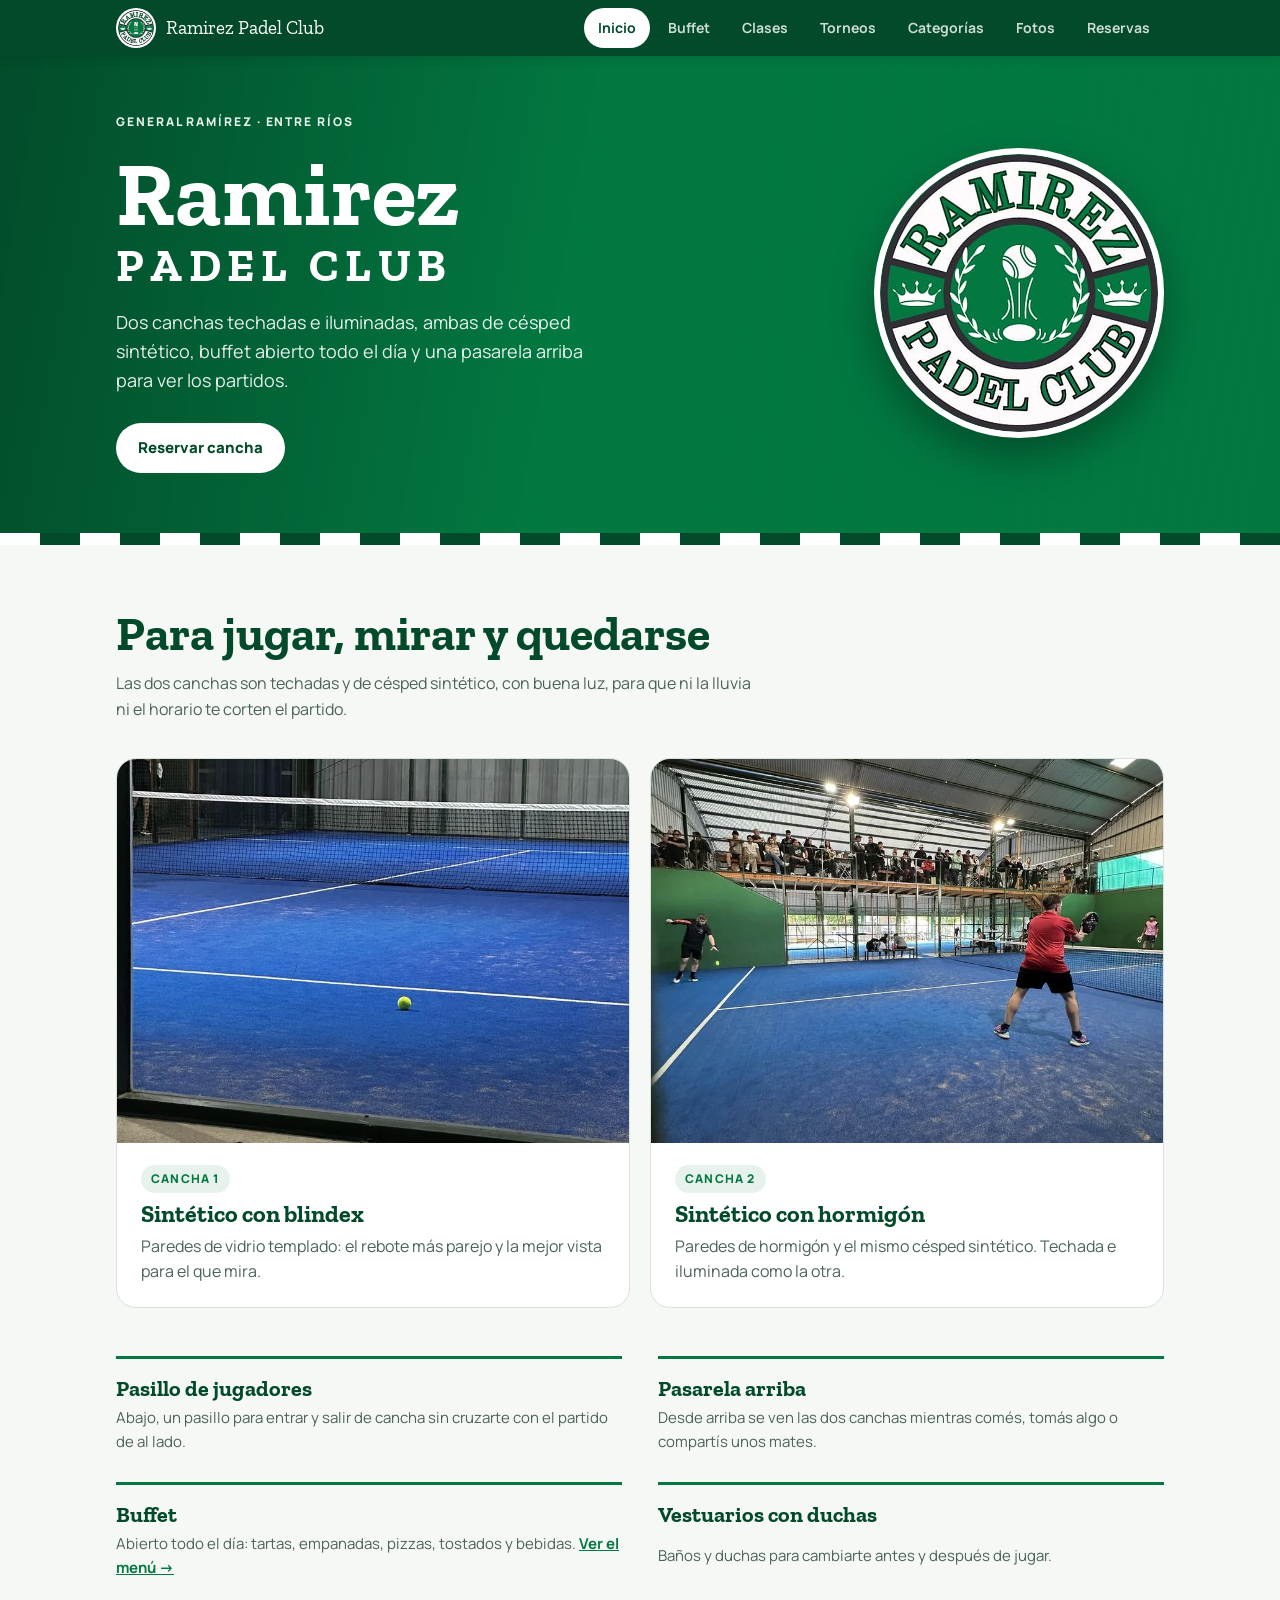
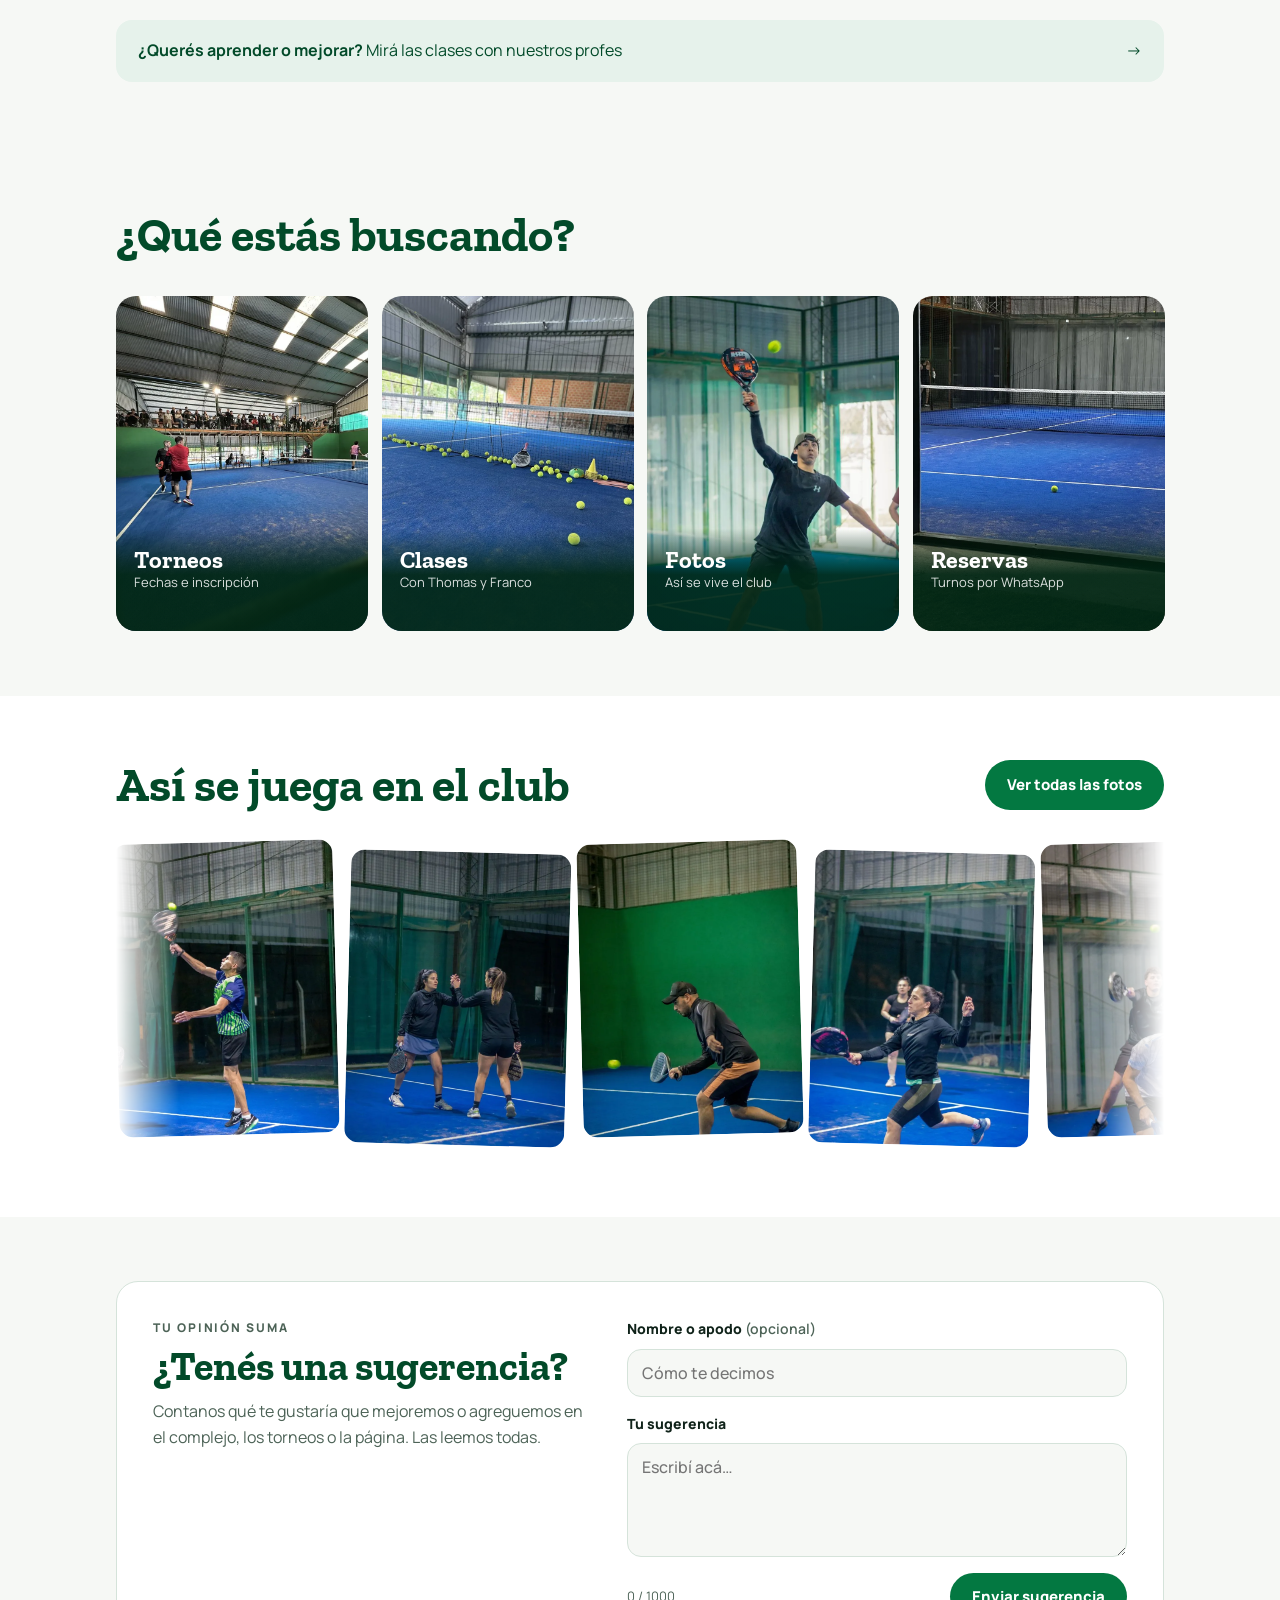
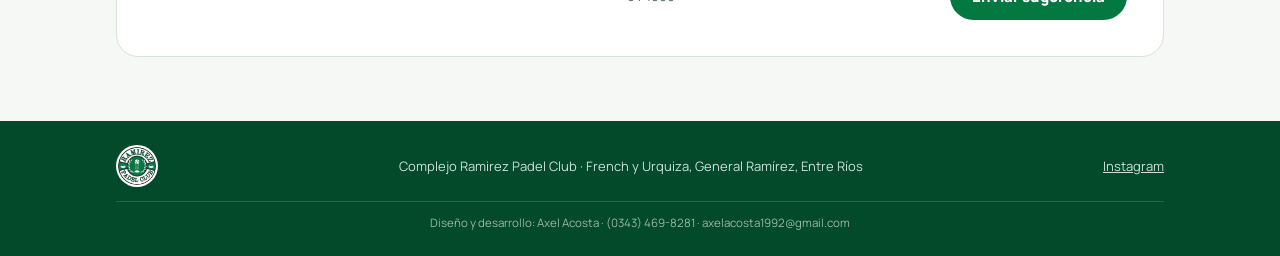
==== index.html @ 7b41e7b0 "Ver torneo 8° Caballeros 27-29 NOV" ====
<!doctype html><html lang="es"><head><script>if(location.hostname==='ramirezpadelclub.pages.dev')location.replace('https://ramirezpadelclub.com.ar'+location.pathname+location.search+location.hash)</script><meta charset=utf8><meta name="format-detection" content="telephone=no,address=no,email=no,date=no"><meta name="google-site-verification" content="XvOYWTEwAHaldKH7BwBF8n5pSmI9QNwHCzascK-G59k"><meta name=viewport content="width=device-width,initial-scale=1,viewport-fit=cover"><style>:root{color-scheme:light;box-sizing:border-box;padding-top:env(safe-area-inset-top,0px);padding-bottom:env(safe-area-inset-bottom,0px)}html{scroll-padding-top:env(safe-area-inset-top,0px)}body{margin:0;padding:0;font:14px -apple-system,BlinkMacSystemFont,sans-serif;background:#fff;color:#000}img{max-width:100%}[hidden]:not([hidden=until-found i]){display:none!important}</style>
<title>Ramirez Padel Club · Pádel en General Ramírez, Entre Ríos</title>
<meta name="description" content="Dos canchas techadas de césped sintético, buffet abierto todo el día, clases y torneos en General Ramírez, Entre Ríos. Reservá tu turno por WhatsApp.">
<meta property="og:type" content="website">
<meta property="og:site_name" content="Ramirez Padel Club">
<meta property="og:locale" content="es_AR">
<meta property="og:url" content="https://ramirezpadelclub.com.ar/">
<meta property="og:title" content="Ramirez Padel Club · General Ramírez">
<meta property="og:description" content="Dos canchas techadas de césped sintético, buffet abierto todo el día, clases y torneos en General Ramírez, Entre Ríos. Reservá tu turno por WhatsApp.">
<meta property="og:image" content="https://ramirezpadelclub.com.ar/img/og-complejo.jpg">
<meta property="og:image:secure_url" content="https://ramirezpadelclub.com.ar/img/og-complejo.jpg">
<meta property="og:image:type" content="image/jpeg">
<meta property="og:image:width" content="1200">
<meta property="og:image:height" content="630">
<meta property="og:image:alt" content="Escudo del Ramirez Padel Club sobre el frente del complejo">
<meta name="twitter:card" content="summary_large_image">
<link rel="canonical" href="https://ramirezpadelclub.com.ar/">
<script type="application/ld+json">
{"@context":"https://schema.org","@type":"SportsActivityLocation","name":"Ramirez Padel Club","alternateName":"Complejo Ramirez Padel Club","description":"Complejo de pádel con dos canchas techadas de césped sintético, buffet, clases y torneos en General Ramírez, Entre Ríos.","url":"https://ramirezpadelclub.com.ar/","logo":"https://ramirezpadelclub.com.ar/img/logo-complejo.png","image":"https://ramirezpadelclub.com.ar/img/og-complejo.jpg","telephone":"+54 343 452-2912","address":{"@type":"PostalAddress","streetAddress":"Domingo French y Urquiza","addressLocality":"General Ramírez","addressRegion":"Entre Ríos","addressCountry":"AR"},"hasMap":"https://www.google.com/maps/search/?api=1&query=Ram%C3%ADrez%20Padel%20Club%20General%20Ram%C3%ADrez&query_place_id=ChIJ0-5OMQqhtpUR3FNAvSlf0Es","sameAs":["https://www.instagram.com/complejo_ramirezpadelclub/"]}
</script>
<link rel="icon" href="/favicon.ico?v=2" sizes="any">
<link rel="icon" type="image/png" sizes="32x32" href="/img/favicon-32.png?v=2">
<link rel="icon" type="image/png" sizes="192x192" href="/img/favicon-192.png?v=2">
<link rel="apple-touch-icon" href="/img/apple-touch-icon.png?v=2">
</head><body>

<meta name="claude:viewport-fit-sides" content="cover">
<link rel="preconnect" href="https://fonts.googleapis.com">
<link rel="stylesheet" href="https://fonts.googleapis.com/css2?family=Zilla+Slab:wght@600;700&family=Manrope:wght@400;500;700;800&display=swap">
<link rel="stylesheet" href="anim.css">
<style>
/* Layout: sitio en pestañas (Inicio, El complejo, Fotos, Reservas) + Pádel Tour aparte; verde y blanco del escudo */
:root{
  --verde:#037841; --verde-osc:#024A29; --verde-claro:#E6F2EB;
  --blanco:#FFFFFF; --hueso:#F6F8F5; --tinta:#10231A; --tinta-2:#4D6357; --linea:#D5E3DA;
  --display:"Zilla Slab",Rockwell,Georgia,serif;
  --texto:"Manrope",system-ui,-apple-system,"Segoe UI",sans-serif;
  color-scheme:light;
}
*{box-sizing:border-box}
[hidden]{display:none!important}
body{background:var(--hueso);color:var(--tinta);font-family:var(--texto);font-size:16px;line-height:1.6}
body::before{content:"";position:fixed;inset:0 0 auto;height:env(safe-area-inset-top,0px);z-index:10;background:var(--verde-osc)}
.in{max-width:1080px;margin:0 auto;padding-left:max(16px,env(safe-area-inset-left,0px));padding-right:max(16px,env(safe-area-inset-right,0px))}
h1,h2,h3{font-family:var(--display);line-height:1.05;margin:0;text-wrap:balance;font-weight:700}
p{margin:0}
a{color:inherit}
:focus-visible{outline:3px solid var(--verde);outline-offset:3px}
.eyebrow{font-size:12px;font-weight:800;letter-spacing:.16em;text-transform:uppercase;color:var(--verde)}

/* Cabecera + pestañas */
.top{position:sticky;top:env(safe-area-inset-top,0px);z-index:5;background:var(--verde-osc);color:var(--blanco);box-shadow:0 2px 12px rgba(0,0,0,.12)}
.top .in{display:flex;align-items:center;gap:18px;padding-block:8px}
.marca{display:flex;align-items:center;gap:10px;text-decoration:none;font-family:var(--display);font-size:19px;flex:none}
.marca img{width:40px;height:40px;border-radius:50%;background:var(--blanco);padding:2px}
.tabs{display:flex;gap:4px;overflow-x:auto;scrollbar-width:none;margin-left:auto;min-width:0}
.tabs::-webkit-scrollbar{display:none}
.tabs a{flex:none;text-decoration:none;font-weight:700;font-size:14px;padding:9px 14px;border-radius:999px;color:rgba(255,255,255,.8);white-space:nowrap}
.tabs a:hover{color:var(--blanco);background:rgba(255,255,255,.08)}
.tabs a[aria-current="page"]{background:var(--blanco);color:var(--verde-osc)}
.tabs a.tour{border:1.5px solid rgba(255,255,255,.5);color:var(--blanco)}
@media (max-width:720px){
  .top .in{flex-direction:column;align-items:stretch;gap:6px;padding-block:8px 10px}
  .marca{font-size:17px}.marca img{width:34px;height:34px}
  .tabs{margin-left:0}
}

.vista{animation:entra .25s ease-out}
@keyframes entra{from{opacity:.4;transform:translateY(6px)}to{opacity:1;transform:none}}
@media (prefers-reduced-motion:reduce){.vista{animation:none}}

/* Botones */
.botones{display:flex;flex-wrap:wrap;gap:12px;margin-top:28px}
.btn{display:inline-flex;align-items:center;justify-content:center;padding:13px 22px;border-radius:999px;font-weight:800;text-decoration:none;font-size:15px;transition:transform .15s;border:0;font-family:var(--texto);cursor:pointer}
.btn:hover{transform:translateY(-2px)}
.btn.blanco{background:var(--blanco);color:var(--verde-osc)}
.btn.borde{border:1.5px solid rgba(255,255,255,.75);color:var(--blanco)}
.btn.verde{background:var(--verde);color:var(--blanco)}
.btn.copiar{background:none;border:1.5px solid var(--verde);color:var(--verde)}

/* Inicio */
.hero{background:linear-gradient(100deg,rgba(2,74,41,.96) 0%,rgba(3,120,65,.88) 45%,rgba(3,120,65,.55) 100%),url("fotos/frente.webp") center 40%/cover,var(--verde);color:var(--blanco);position:relative}
.hero::after{content:"";position:absolute;inset:auto 0 0;height:12px;background:repeating-linear-gradient(90deg,var(--blanco) 0 40px,var(--verde-osc) 40px 80px)}
.hero .in{display:grid;grid-template-columns:1fr auto;gap:48px;align-items:center;padding-block:56px 72px}
.hero .eyebrow{color:var(--verde-claro)}
.hero h1{font-size:clamp(46px,9vw,92px);margin-top:14px}
.hero h1 span{display:block;font-size:.5em;letter-spacing:.14em}
.hero p.lead{margin-top:18px;max-width:44ch;font-size:18px;color:rgba(255,255,255,.9)}
.escudo{width:min(290px,70vw);height:auto;aspect-ratio:1;border-radius:50%;background:var(--blanco);padding:6px;box-shadow:0 18px 44px rgba(0,0,0,.35)}
@media (max-width:760px){.hero .in{grid-template-columns:1fr;padding-block:32px 60px;gap:24px}.escudo{order:-1;width:150px}}

.datos{background:var(--blanco);border-bottom:1px solid var(--linea)}
.datos .in{display:grid;grid-template-columns:repeat(4,1fr)}
.dato{padding:20px 18px;border-left:1px solid var(--linea)}
.dato:first-child{border-left:0;padding-left:0}
.dato b{display:block;font-family:var(--display);font-size:25px;color:var(--verde);font-variant-numeric:tabular-nums}
.dato span{font-size:13px;color:var(--tinta-2)}
@media (max-width:760px){.datos .in{grid-template-columns:1fr 1fr}.dato{padding-left:0;border-left:0}.dato:nth-child(even){padding-left:18px;border-left:1px solid var(--linea)}.dato:nth-child(-n+2){border-bottom:1px solid var(--linea)}}

.atajos{display:grid;grid-template-columns:repeat(4,1fr);gap:14px}
.atajo{position:relative;display:block;aspect-ratio:3/4;border-radius:20px;overflow:hidden;text-decoration:none;color:var(--blanco);background:var(--verde-osc);max-width:100%}
.atajo img{width:100%;height:100%;object-fit:cover;display:block;transition:transform .4s}
.atajo:hover img{transform:scale(1.05)}
.atajo div{position:absolute;inset:auto 0 0;padding:18px;background:linear-gradient(transparent,rgba(2,40,22,.92) 45%)}
.atajo h3{font-size:24px}
.atajo span{font-size:13px;opacity:.85}
.atajo.tour{background:#0B0E33}
.atajo.tour div{background:linear-gradient(transparent,rgba(11,14,51,.95) 45%)}
.atajo.tour svg{position:absolute;top:22%;left:50%;transform:translateX(-50%);width:42%}
@media (max-width:900px){.atajos{grid-template-columns:1fr 1fr}.atajo{aspect-ratio:4/5}.atajo h3{font-size:20px}.atajo.tour,.atajo.ancho{grid-column:1/-1;aspect-ratio:2/1}.atajo.tour svg{top:14%;width:22%}}
@media (prefers-reduced-motion:reduce){.atajo img{transition:none}}

/* Secciones genéricas */
section{padding-block:64px}
section.blanca{background:var(--blanco)}
.cab{display:grid;gap:12px;margin-bottom:36px;max-width:640px}
.cab h2{font-size:clamp(32px,5vw,48px);color:var(--verde-osc)}
.cab p{color:var(--tinta-2)}

/* Complejo */
.canchas{display:grid;grid-template-columns:1fr 1fr;gap:20px}
.cancha{background:var(--blanco);border:1px solid var(--linea);border-radius:20px;overflow:hidden;min-width:0}
.cancha img{display:block;width:100%;aspect-ratio:4/3;object-fit:cover}
.cancha div{padding:22px 24px;display:grid;gap:8px}
.tag{justify-self:start;font-size:12px;font-weight:800;letter-spacing:.1em;text-transform:uppercase;color:var(--verde);background:var(--verde-claro);padding:4px 10px;border-radius:999px}
.cancha h3{font-size:24px;color:var(--verde-osc)}
.cancha p{color:var(--tinta-2)}
.extras{display:grid;grid-template-columns:repeat(2,1fr);gap:28px 36px;margin-top:48px}
.extra{display:grid;gap:6px;padding-top:18px;border-top:3px solid var(--verde);min-width:0}
.extra h3{font-size:22px;color:var(--verde-osc)}
.extra p{color:var(--tinta-2);font-size:15px}
.aviso-clases{display:flex;justify-content:space-between;align-items:center;gap:16px;margin-top:40px;padding:18px 22px;border-radius:16px;background:var(--verde-claro);color:var(--verde-osc);text-decoration:none;font-size:16px}
.aviso-clases:hover{background:#d8eadf}
.clases-top{display:grid;grid-template-columns:1.3fr 1fr;gap:40px;align-items:center;margin-bottom:40px}
.clases-foto{width:100%;height:auto;max-width:100%;aspect-ratio:1/1;object-fit:cover;object-position:center 62%;border-radius:20px}
.profes{display:grid;grid-template-columns:1fr 1fr;gap:20px}
.profe{display:grid;grid-template-columns:auto 1fr;grid-template-areas:"av info" "btn btn";gap:18px 18px;align-items:center;background:var(--blanco);border:1px solid var(--linea);border-radius:20px;padding:24px;min-width:0}
.avatar{grid-area:av;width:72px;height:72px;border-radius:50%;background:var(--verde);color:var(--blanco);display:grid;place-items:center;font-family:var(--display);font-size:26px;box-shadow:0 0 0 4px var(--verde-claro)}
.profe-info{grid-area:info;min-width:0}
.profe h3{font-size:26px;color:var(--verde-osc)}
.profe small{color:var(--tinta-2);font-size:14px}
.profe .btns{grid-area:btn;display:flex;flex-wrap:wrap;gap:10px}
.avatar img{width:100%;height:100%;border-radius:50%;object-fit:cover}
.pasos-fila{grid-template-columns:repeat(3,1fr)}
@media (max-width:760px){.clases-top,.profes,.pasos-fila{grid-template-columns:1fr}.clases-foto{order:-1}}
.menu{margin-top:56px;background:var(--blanco);border:1px solid var(--linea);border-radius:24px;padding:32px}
.menu-cab{display:flex;justify-content:space-between;align-items:end;gap:16px;flex-wrap:wrap;margin-bottom:24px}
.menu-cab h3{font-size:28px;color:var(--verde-osc)}
.menu-cab p{color:var(--tinta-2);font-size:15px}
.menu-grid{display:grid;grid-template-columns:1fr 1fr;gap:4px 40px}
.plato{display:grid;gap:2px;padding:14px 0;border-bottom:1px dashed var(--linea);min-width:0}
.plato b{font-size:17px;color:var(--verde-osc)}
.plato span{font-size:14px;color:var(--tinta-2)}
.kiosco{margin-top:28px}
.kiosco h4{font-size:15px;letter-spacing:.08em;text-transform:uppercase;color:var(--verde);margin-bottom:12px}
.chips{display:flex;flex-wrap:wrap;gap:8px;list-style:none;padding:0;margin:0}
.chips li{background:var(--verde-claro);color:var(--verde-osc);border-radius:999px;padding:7px 14px;font-size:14px;font-weight:600}
@media (max-width:760px){.menu{padding:22px}.menu-grid{grid-template-columns:1fr}}
.torneos{display:grid;grid-template-columns:1fr 1fr;gap:20px}
.torneo{display:grid;grid-template-columns:150px 1fr;gap:22px;background:var(--blanco);border:1px solid var(--linea);border-radius:20px;padding:18px;min-width:0}
.torneo img{width:100%;height:auto;align-self:start;aspect-ratio:9/16;object-fit:cover;border-radius:12px;display:block}
.torneo>img{cursor:zoom-in}
#fly-visor img{max-height:calc(100vh - 90px);max-width:100%;border-radius:12px;box-shadow:0 10px 40px rgba(0,0,0,.4)}
#fly-visor{padding-top:calc(env(safe-area-inset-top,0px) + 64px)}
.t-info{display:flex;flex-direction:column;gap:10px;min-width:0}
.t-fecha{font-family:var(--display);color:var(--verde);font-size:15px;letter-spacing:.04em}
.torneo h3{font-size:22px;color:var(--verde-osc);line-height:1.15}
.t-lugar{font-size:13px;font-weight:700;color:var(--tinta-2)}
.t-datos{list-style:none;padding:0;margin:0;display:grid;gap:6px;font-size:14px;color:var(--tinta-2)}
.t-datos b{color:var(--verde-osc)}
.t-pie{margin-top:auto;display:flex;flex-wrap:wrap;align-items:center;gap:10px 16px;padding-top:8px}
.t-precio{font-weight:800;color:var(--verde-osc)}
.t-vacio{background:var(--blanco);border:1px solid var(--linea);border-radius:20px;padding:28px;color:var(--tinta-2)}
@media (max-width:900px){.torneos{grid-template-columns:1fr}}
@media (max-width:480px){.torneo{grid-template-columns:96px 1fr;gap:14px;padding:14px}.torneo h3{font-size:19px}}
.t-estado{font-size:13px;font-weight:800;color:var(--verde-osc);background:var(--verde-claro);border-radius:999px;padding:5px 12px;justify-self:start;align-self:flex-start}
.t-estado.off{background:#F1EFEA;color:var(--tinta-2)}
.t-cierre{margin:0;font-size:14px;color:var(--tinta-2)}.t-cierre b{color:var(--tinta)}
.t-cats{display:grid;gap:6px;font-size:14px}
.t-cats details{border:1px solid var(--linea);border-radius:12px;padding:8px 12px}
.t-cats summary{cursor:pointer;font-weight:700;color:var(--verde-osc);display:flex;justify-content:space-between;gap:10px}
.t-cats ol{margin:8px 0 2px;padding-left:22px;color:var(--tinta-2);display:grid;gap:3px}
.t-cats li small{color:var(--tinta-2);font-variant-numeric:tabular-nums;margin-left:6px}
.t-cats li.esp{color:#9A6B12}
.torneo.prueba{border:2px dashed var(--verde)}
/* Ver torneo */
.vt-cab{display:grid;grid-template-columns:120px 1fr;gap:22px;align-items:end;margin-bottom:22px}
.vt-cab img{width:100%;aspect-ratio:9/16;object-fit:cover;border-radius:12px;display:block}
.vt-cab h2{color:var(--verde-osc);font-size:clamp(28px,5vw,44px)}
.vt-volver{display:inline-flex;font-weight:800;color:var(--verde);text-decoration:none;margin-bottom:14px}
.vt-cats{display:flex;flex-wrap:wrap;gap:8px;margin:0 0 22px}
.vt-cats button{font:800 14px var(--texto);border:1.5px solid var(--verde);background:none;color:var(--verde);border-radius:999px;padding:9px 16px;cursor:pointer;min-height:44px}
.vt-cats button[aria-pressed="true"]{background:var(--verde);color:var(--blanco)}
.vt-tabs{display:grid;grid-template-columns:repeat(4,minmax(0,1fr));border:1.5px solid var(--tinta);border-radius:14px;overflow:hidden;margin:0 0 18px;background:var(--blanco)}
.vt-tabs button{font:800 14px var(--texto);border:0;border-left:1.5px solid var(--tinta);background:none;color:var(--tinta);padding:12px 8px;cursor:pointer;min-height:48px;line-height:1.2}
.vt-tabs button:first-child{border-left:0}
.vt-tabs button[aria-selected="true"]{background:var(--verde);color:var(--blanco)}
@media (max-width:600px){.vt-tabs{grid-template-columns:1fr 1fr}.vt-tabs button:nth-child(3){border-left:0}.vt-tabs button:nth-child(n+3){border-top:1.5px solid var(--tinta)}}
.vt-sec{background:var(--blanco);border:1px solid var(--linea);border-radius:20px;padding:22px;margin-bottom:18px;min-width:0}
.vt-sec h3{font-size:24px;color:var(--verde-osc);margin-bottom:14px;display:flex;justify-content:space-between;align-items:baseline;gap:10px}
.vt-sec h3 small{font:700 13px var(--texto);color:var(--tinta-2)}
.vt-vacio{color:var(--tinta-2);margin:0}
.vt-lista{list-style:none;margin:0;padding:0;columns:260px auto;column-gap:24px}
.vt-lista li{break-inside:avoid;display:flex;gap:12px;align-items:baseline;padding:9px 0;border-bottom:1px solid var(--linea)}
.vt-lista li b{font-family:var(--display);color:var(--verde);min-width:22px}
.vt-lista li.esp{color:#9A6B12}
.vt-lista li small{margin-left:auto;color:var(--tinta-2);font-size:12px}
.vt-zonas{display:grid;grid-template-columns:repeat(2,minmax(0,1fr));gap:14px}
.vt-zona{border:1.5px solid var(--tinta);border-radius:12px;overflow:hidden}
.vt-zona p{margin:0;background:var(--verde);color:var(--blanco);padding:7px 12px;font-size:12px;font-weight:800;letter-spacing:.14em;text-transform:uppercase}
.vt-zona p b{font-family:var(--display);font-size:22px;letter-spacing:0;margin-left:6px}
.vt-zona ul{list-style:none;margin:0;padding:0}
.vt-zona li{padding:10px 14px;border-top:1px solid var(--linea);font-size:15px;white-space:nowrap;overflow:hidden;text-overflow:ellipsis}
/* Resultados: tablas de zona y sets en columnas */
.rs-zona{border:1.5px solid var(--tinta);border-radius:12px;overflow:hidden;min-width:0}
.rs-zona>p{margin:0;background:var(--verde);color:var(--blanco);padding:7px 12px;font-size:12px;font-weight:800;letter-spacing:.14em;text-transform:uppercase}
.rs-zona>p b{font-family:var(--display);font-size:22px;letter-spacing:0;margin-left:6px}
.rs-tw{overflow-x:auto}.rs-tab{width:100%;border-collapse:collapse;font-variant-numeric:tabular-nums}
.rs-tab th,.rs-tab td{padding:8px 6px;border-bottom:1px solid var(--linea);text-align:center;font-size:14px;white-space:nowrap}
.rs-tab th{font-size:11px;letter-spacing:.08em;text-transform:uppercase;color:var(--tinta-2)}
.rs-tab .l{text-align:left;white-space:normal}.rs-tab .pos{font-weight:800;width:34px}.rs-tab tr.q .pos{color:var(--verde)}
.dg{font-weight:800}.dg.pos{color:var(--verde)}.dg.neg{color:#C62828}.dg.cero{color:#8A948F}
.rs-b{font-size:11px;font-weight:800;color:var(--verde);background:#E1F0E7;border-radius:999px;padding:2px 7px;white-space:nowrap}
.rs-n{margin:6px 12px 2px;font-size:13px;color:var(--tinta-2)}
.rs-p{display:grid;grid-template-columns:50px minmax(0,1fr) auto;gap:10px;align-items:center;padding:9px 12px;border-top:1px solid var(--linea)}
.rs-p .h{font-weight:800;color:var(--tinta-2);font-size:13px}
.rs-p .ps{display:flex;flex-direction:column;font-size:14px;line-height:1.35;min-width:0}.rs-p .ps .w{font-weight:800}.rs-p .ps i{font-style:normal;color:var(--tinta-2)}
.rs-p .pend{font-size:13px;color:var(--tinta-2)}
.rs-sc{display:inline-flex;gap:12px;font-variant-numeric:tabular-nums}.rs-col{display:flex;flex-direction:column;align-items:center}
.rs-col b{font-size:15px;line-height:calc(14px*1.35);font-weight:500;color:var(--tinta-2)}.rs-col b.g{font-weight:800;color:var(--verde)}.rs-col b{position:relative}.vt-llave .wo-tag{color:#E5484D;font-weight:800;font-size:.8em}.rs-col b.wo{color:#E5484D;font-weight:800;opacity:1;letter-spacing:.02em}.rs-col .abm{position:absolute;left:calc(100% + 1px);top:-3px;font-size:9px;font-weight:800;letter-spacing:.02em;color:#E5484D;line-height:1;opacity:1}
.vt-fila .rs-sc{margin-left:auto}.rs-col{min-width:18px}.rs-col.vacio{visibility:hidden}.vt-fila{padding-left:8px!important;padding-right:8px!important}
.vt-dia+.vt-dia{margin-top:18px}
.vt-dia h4{font-family:var(--display);font-size:20px;text-transform:uppercase;border-bottom:2px solid var(--tinta);padding-bottom:4px;margin:0 0 2px}
.vt-fila{display:grid;grid-template-columns:62px minmax(0,1fr) auto auto;gap:12px;align-items:center;padding:10px 0;border-bottom:1px solid var(--linea)}
.vt-fila .h{font-family:var(--display);font-size:20px;font-variant-numeric:tabular-nums}
.vt-fila .vs{font-weight:600;min-width:0}
.vt-fila .ps{display:flex;flex-direction:column;min-width:0;font-size:15px;line-height:calc(14px*1.35);font-weight:600}.vt-fila .ps .w{font-weight:800;color:var(--tinta)}.vt-fila .ps .l{font-weight:500;color:var(--tinta-2)}.vt-fila.jugado .rs-sc{align-self:center}
.vt-fila .vs i{font-style:normal;color:var(--tinta-2);font-weight:500;padding:0 4px}
.vt-fila .tag{font-size:11px;font-weight:800;letter-spacing:.08em;text-transform:uppercase;color:var(--verde-osc);background:var(--verde-claro);border-radius:999px;padding:4px 10px;white-space:nowrap}
.vt-fila .est,.rs-p .est{display:inline-flex;align-self:flex-start;align-items:center;gap:6px;margin-top:6px;font-style:normal;font-size:10.5px;font-weight:800;letter-spacing:.1em;line-height:1;padding:4px 9px;border-radius:999px;white-space:nowrap!important}
.vt-fila .est.juego,.rs-p .est.juego{background:#E8313F;color:#fff}.vt-fila .est.juego i,.rs-p .est.juego i{width:6px;height:6px;border-radius:50%;background:#fff;animation:latido 1.2s ease-in-out infinite}
.vt-fila .est.fin,.rs-p .est.fin{background:var(--hueso);color:var(--tinta-2);border:1px solid var(--linea)}
.rs-p.vivo{background:#FDF1F2;box-shadow:inset 4px 0 0 #E8313F}.vt-fila.vivo{background:#FDF1F2;border-left:4px solid #E8313F;border-radius:6px}
@keyframes latido{0%,100%{opacity:1;transform:scale(1)}50%{opacity:.35;transform:scale(.7)}}
@media (prefers-reduced-motion:reduce){.vt-fila .est.juego i,.rs-p .est.juego i{animation:none}}
.vt-fila .res{display:block;font-size:13px;color:var(--verde);font-weight:800;margin-top:2px}
@media (min-width:601px){.vt-fila{grid-template-columns:62px minmax(0,1fr) auto 172px}.vt-fila .tag{justify-self:end;grid-column:4}}
.vt-cuadro{overflow-x:auto;margin:0 -22px;padding:0 22px}
.vt-rondas{display:grid;grid-template-columns:repeat(var(--n),minmax(170px,1fr));gap:14px;min-width:calc(var(--n) * 184px)}
.vt-ronda{display:flex;flex-direction:column;gap:10px}
.vt-ronda>p{margin:0;font-size:12px;font-weight:800;letter-spacing:.14em;text-transform:uppercase;color:var(--verde);border-bottom:2px solid var(--tinta);padding-bottom:6px}
.vt-ronda>div{flex:1;display:flex;flex-direction:column;justify-content:space-around;gap:10px}
.vt-llave{border:1.5px solid var(--tinta);border-radius:10px;overflow:hidden;font-size:13px}
.vt-llave.final{border-color:var(--verde);border-width:2px}
.vt-llave.hueco{visibility:hidden}
.vt-llave .h{background:var(--verde);color:var(--blanco);font-weight:800;padding:3px 10px;font-size:12px}
.vt-llave .p{padding:7px 10px;display:flex;justify-content:space-between;gap:8px}
.vt-llave .p+.p{border-top:1px solid var(--linea)}
.vt-llave .p.gana{font-weight:800;color:var(--verde-osc)}
.vt-llave .p.nada{color:var(--tinta-2)}
.vt-campeones{display:grid;grid-template-columns:1fr 1fr;gap:14px}
.vt-campeones div{border-radius:14px;padding:18px;background:var(--verde);color:var(--blanco)}
.vt-campeones div+div{background:var(--verde-claro);color:var(--verde-osc)}
.vt-campeones small{display:block;font-size:12px;font-weight:800;letter-spacing:.14em;text-transform:uppercase;opacity:.85}
.vt-campeones b{display:block;font-family:var(--display);font-size:24px;line-height:1.15;margin-top:6px}
@media (max-width:600px){.vt-cab{grid-template-columns:84px 1fr;gap:14px}.vt-sec{padding:18px}.vt-cuadro{margin:0 -18px;padding:0 18px}.vt-campeones{grid-template-columns:1fr}.rs-p{grid-template-columns:42px minmax(0,1fr) auto;gap:8px;padding:9px 10px}.rs-p .rs-sc{gap:8px}.rs-p .rs-col{min-width:16px}.rs-p .ps span{white-space:nowrap;overflow:hidden;text-overflow:ellipsis}.vt-fila{grid-template-columns:44px minmax(0,1fr) auto;gap:8px;align-items:start}.vt-fila .h{font-size:17px}.vt-fila .rs-sc{grid-column:3;grid-row:1;gap:8px}.vt-fila .rs-col{min-width:16px}.vt-fila .ps{font-size:14px}.vt-fila .ps span{white-space:nowrap;overflow:hidden;text-overflow:ellipsis}.vt-fila .h{padding-top:2px}.vt-fila .vs i{display:block;padding:1px 0;font-size:12px}.vt-fila .tag{grid-column:2/-1;justify-self:start}.vt-zonas{grid-template-columns:1fr;gap:12px}.vt-lista li{padding:7px 0}}
dialog.insc{border:0;border-radius:22px;padding:0;width:min(460px,calc(100vw - 32px));box-shadow:0 30px 80px rgba(0,0,0,.3)}
dialog.insc::backdrop{background:rgba(16,35,26,.55)}
.insc form,.insc .res{padding:26px;display:grid;gap:14px}
.insc h3{font-size:24px;color:var(--verde-osc)}
.insc label{display:grid;gap:5px;font-weight:700;font-size:14px}
.insc input,.insc select{font:500 16px var(--texto);padding:11px 13px;border:1.5px solid var(--linea);border-radius:12px;background:var(--blanco);color:var(--tinta);width:100%}
.insc input:focus,.insc select:focus{outline:2px solid var(--verde);border-color:var(--verde)}
.insc .ayuda{font-size:13px;color:var(--tinta-2);font-weight:500}
.insc .err{color:#B3261E;font-weight:700;font-size:14px}
.insc .acciones{display:flex;gap:10px;flex-wrap:wrap;justify-content:flex-end}
.insc fieldset.franjas{border:1.5px solid var(--linea);border-radius:14px;padding:12px 14px 10px;margin:0;display:grid;gap:8px}
.insc .franjas legend{font-weight:700;font-size:14px;padding:0 4px}
.insc .franjas label{display:flex;align-items:center;gap:10px;font-weight:500;font-size:15px;cursor:pointer}
.insc .franjas input{width:20px;height:20px;accent-color:var(--verde);flex:none;padding:0}
.insc .franjas .ayuda{margin:2px 0 0;line-height:1.45}
.insc .franjas.alerta{border-color:#C98A12}
.insc #disp-aviso.alerta{color:#9A6B12;font-weight:700}
.insc .codigo{border:2px dashed var(--verde);border-radius:14px;padding:14px 16px;background:var(--hueso);display:grid;gap:4px}
.insc .codigo span{font-size:13px;font-weight:700;color:var(--tinta-2)}
.insc .codigo b{font:700 30px/1.1 ui-monospace,monospace;letter-spacing:6px;color:var(--verde)}
.insc .codigo p{margin:4px 0 0;font-size:14px;color:var(--tinta-2)}
.insc .codigo p b{font:700 14px var(--texto);letter-spacing:0;color:var(--tinta)}
.insc .trampa{position:absolute;left:-9999px}
.insc .res p{color:var(--tinta-2)}
.insc .res b.big{font-family:var(--display);font-size:28px;color:var(--verde)}
@media (max-width:760px){.canchas,.extras{grid-template-columns:1fr}}

/* Fotos */
.filtros{display:flex;flex-wrap:wrap;gap:8px;margin-bottom:22px}
.filtros button{font:700 14px var(--texto);padding:8px 16px;border-radius:999px;border:1.5px solid var(--linea);background:var(--blanco);color:var(--tinta);cursor:pointer}
.filtros button[aria-pressed="true"]{background:var(--verde);border-color:var(--verde);color:var(--blanco)}
.galeria{display:grid;grid-template-columns:repeat(4,1fr);gap:12px}
.galeria figure{margin:0;position:relative;aspect-ratio:3/4;border-radius:16px;overflow:hidden;background:var(--verde-claro);min-width:0;max-width:100%;cursor:zoom-in}
.galeria img{width:100%;height:100%;object-fit:cover;display:block;transition:transform .4s}
.galeria figure:hover img{transform:scale(1.04)}
.galeria figcaption{position:absolute;left:10px;bottom:10px;background:rgba(2,74,41,.88);color:var(--blanco);font-size:13px;font-weight:700;padding:5px 11px;border-radius:999px}
@media (max-width:760px){.galeria{grid-template-columns:1fr 1fr;gap:8px}}
.galeria figcaption,.visor figcaption{display:none}
.visor{position:fixed;inset:0;z-index:20;background:rgba(6,20,12,.94);display:flex;align-items:center;justify-content:center;padding:calc(env(safe-area-inset-top,0px) + 56px) max(56px,env(safe-area-inset-right,0px)) calc(env(safe-area-inset-bottom,0px) + 24px) max(56px,env(safe-area-inset-left,0px))}
.visor figure{margin:0;display:grid;gap:12px;justify-items:center;max-height:100%}
.visor img{max-width:100%;max-height:calc(100vh - 140px);border-radius:12px;object-fit:contain}
.visor figcaption{color:var(--blanco);font-weight:700}
.visor button{position:absolute;background:rgba(255,255,255,.12);color:var(--blanco);border:0;border-radius:50%;width:46px;height:46px;font-size:26px;line-height:1;cursor:pointer}
.visor .cerrar{top:calc(env(safe-area-inset-top,0px) + 12px);right:max(12px,env(safe-area-inset-right,0px));font-size:20px}
.visor .ant{left:max(8px,env(safe-area-inset-left,0px))}
.visor .sig{right:max(8px,env(safe-area-inset-right,0px))}
@media (max-width:560px){.visor{padding-left:12px;padding-right:12px}.visor .nav{bottom:calc(env(safe-area-inset-bottom,0px) + 16px)}}
/* Álbumes de torneos */
.albumes-bloque{margin:0 0 30px}
.albumes-tit{display:flex;flex-wrap:wrap;align-items:baseline;gap:4px 12px;margin-bottom:12px}
.albumes-tit h3{margin:0;font-family:var(--display);font-size:22px;color:var(--verde-osc)}
.albumes-tit span{font-size:13px;color:var(--tinta-2)}
.albumes{display:grid;grid-template-columns:repeat(auto-fill,minmax(300px,1fr));gap:12px}
.album-card{display:grid;grid-template-columns:112px minmax(0,1fr);align-items:center;text-decoration:none;color:inherit;border-radius:18px;overflow:hidden;background:var(--blanco);border:1px solid var(--linea);transition:transform .3s cubic-bezier(.2,.8,.2,1),box-shadow .3s,opacity .7s ease}
.album-card:hover{transform:translateY(-3px);box-shadow:0 16px 32px rgba(2,40,22,.14)}
.album-card:focus-visible{outline:3px solid var(--verde);outline-offset:3px}
.album-portada{position:relative;aspect-ratio:1;display:grid;grid-template-columns:2fr 1fr;grid-template-rows:1fr 1fr;gap:2px;background:var(--verde-osc)}
.album-portada img{width:100%;height:100%;object-fit:cover;display:block}
.album-portada img:first-child{grid-row:1/3}
.album-portada span{position:absolute;left:6px;bottom:6px;background:rgba(6,20,12,.82);color:#fff;font-size:11px;font-weight:800;border-radius:999px;padding:3px 8px}
.album-txt{padding:12px 16px;display:grid;gap:2px;min-width:0}
.album-txt h4{margin:0;font-family:var(--display);font-size:18px;line-height:1.2;color:var(--verde-osc)}
.album-txt p{margin:0;font-size:13px;color:var(--tinta-2)}
.album-txt b{font-size:13px;color:var(--verde);margin-top:4px}
.album-cab{display:flex;flex-wrap:wrap;justify-content:space-between;align-items:end;gap:12px;margin-bottom:18px}
.album-cab p{margin:0;color:var(--tinta-2);font-size:14px}
.album-grilla{display:grid;grid-template-columns:repeat(auto-fill,minmax(160px,1fr));gap:8px}
.album-grilla button{border:0;padding:0;cursor:zoom-in;aspect-ratio:1;border-radius:10px;overflow:hidden;background:var(--verde-claro)}
.album-grilla button:focus-visible{outline:3px solid var(--verde);outline-offset:2px}
.album-grilla img{width:100%;height:100%;object-fit:cover;display:block;transition:transform .4s}
.album-grilla button:hover img{transform:scale(1.05)}
.visor .bajar{position:absolute;top:calc(env(safe-area-inset-top,0px) + 12px);left:max(12px,env(safe-area-inset-left,0px));display:inline-flex;align-items:center;gap:8px;background:var(--verde);color:var(--blanco);border-radius:999px;padding:0 16px;height:46px;font-weight:800;font-size:14px;text-decoration:none}
.visor .num{position:absolute;top:calc(env(safe-area-inset-top,0px) + 24px);left:50%;transform:translateX(-50%);color:var(--blanco);font-weight:700;font-size:14px;font-variant-numeric:tabular-nums;opacity:.85}
@media (max-width:600px){.album-grilla{grid-template-columns:repeat(3,minmax(0,1fr));gap:4px}.album-grilla button{border-radius:6px}}
@media (prefers-reduced-motion:reduce){.galeria img{transition:none}}

/* Reservas */
.reserva{display:grid;grid-template-columns:1fr 1fr;gap:40px;align-items:start}
.pasos{display:grid;gap:20px;counter-reset:p;list-style:none;margin:0;padding:0}
.pasos li{display:grid;grid-template-columns:46px 1fr;gap:14px}
.pasos li::before{counter-increment:p;content:counter(p);font-family:var(--display);font-size:20px;width:46px;height:46px;border-radius:50%;background:var(--verde);color:var(--blanco);display:grid;place-items:center}
.pasos b{display:block;font-size:17px}
.pasos span{color:var(--tinta-2);font-size:15px}
.horario{border-radius:20px;overflow:hidden;border:1px solid var(--linea);background:var(--blanco)}
.horario div{display:flex;justify-content:space-between;gap:12px;padding:16px 22px;border-top:1px solid var(--linea)}
.horario div:first-child{border-top:0;background:var(--verde-osc);color:var(--blanco)}
.horario b{font-variant-numeric:tabular-nums;text-align:right}
.contacto{display:grid;grid-template-columns:1.1fr 1fr;gap:40px;align-items:start;margin-top:56px}
.contacto h3{font-size:30px;color:var(--verde-osc);margin-top:10px}
.contacto p{color:var(--tinta-2);margin-top:12px}
.tarjeta{background:var(--blanco);border:1px solid var(--linea);border-radius:20px;padding:26px;display:grid;gap:18px}
.fila{display:grid;gap:2px}
.fila small{font-size:12px;letter-spacing:.12em;text-transform:uppercase;color:var(--verde);font-weight:800}
.fila span{font-size:17px;font-weight:600;word-break:break-word}
@media (max-width:760px){.reserva,.contacto{grid-template-columns:1fr}}


/* Tira de fotos de juego en Inicio */
.tira{display:grid;grid-template-columns:repeat(6,1fr);gap:10px}
.tira a{display:block;aspect-ratio:3/4;border-radius:14px;overflow:hidden;background:var(--verde-claro)}
.tira img{width:100%;height:100%;object-fit:cover;display:block;transition:transform .4s}
.tira a:hover img{transform:scale(1.05)}
.tira-cab{display:flex;justify-content:space-between;align-items:end;gap:16px;flex-wrap:wrap;margin-bottom:24px}
.tira-cab .cab{margin-bottom:0}
@media (max-width:760px){.tira{grid-template-columns:repeat(3,1fr);gap:8px}}
@media (prefers-reduced-motion:reduce){.tira img{transition:none}}
footer{background:var(--verde-osc);color:rgba(255,255,255,.82)}
footer .in{padding-block:24px;display:flex;flex-wrap:wrap;justify-content:space-between;align-items:center;gap:14px;font-size:13px}
footer img{width:42px;height:42px;border-radius:50%;background:var(--blanco);padding:2px}
footer .firma{flex-basis:100%;border-top:1px solid rgba(255,255,255,.14);padding-top:12px;font-size:11.5px;color:rgba(255,255,255,.6);text-align:center}
html[data-solo] .tabs,html[data-solo] .vt-volver,html[data-solo] footer a[href="tour.html"]{display:none!important}html[data-solo] .marca{pointer-events:none}
footer .firma a{color:inherit;text-decoration:none}footer .firma a:hover{text-decoration:underline}

/* Mejoras auditoría 18/11 */
::selection{background:#bfe6cd;color:#033d22}
.visor .cerrar,.visor .nav{display:flex;align-items:center;justify-content:center}
.tit-paso{font-family:var(--display);font-size:24px;color:var(--verde-osc);margin:0}
footer a,.firma a{display:inline-block;padding:14px 4px;margin:-14px -4px}
@media (max-width:760px){
  .tabs{-webkit-mask-image:linear-gradient(90deg,#000 calc(100% - 36px),transparent);mask-image:linear-gradient(90deg,#000 calc(100% - 36px),transparent)}
  .tabs.al-final{-webkit-mask-image:none;mask-image:none}
}

@media (min-width:901px){.atajo div span{display:block;min-height:3.2em}}
.slides{position:relative;margin:0;aspect-ratio:4/3;overflow:hidden;background:var(--verde-claro)}
.slides img{position:absolute;inset:0;width:100%;height:100%;object-fit:cover;opacity:0;transition:opacity 1.2s ease}
.slides img.on{opacity:1}
@media (prefers-reduced-motion:reduce){.slides img{transition:none}}
@media (max-width:760px){.canchas{grid-template-columns:1fr}}
/* Menú del celular */
.burger{display:none;margin-left:auto;width:44px;height:44px;border:0;border-radius:12px;background:rgba(255,255,255,.1);color:var(--blanco);align-items:center;justify-content:center;cursor:pointer;flex:none}
.burger:hover{background:rgba(255,255,255,.18)}
.menu-cel{position:fixed;inset:0;z-index:50;background:var(--verde-osc);color:var(--blanco);display:flex;flex-direction:column;padding:calc(env(safe-area-inset-top,0px) + 8px) 20px calc(env(safe-area-inset-bottom,0px) + 24px);overflow-y:auto;animation:mc-in .22s ease-out}
.menu-cel[hidden]{display:none}
@keyframes mc-in{from{opacity:0;transform:translateY(-8px)}to{opacity:1;transform:none}}
.mc-cab{display:flex;align-items:center;justify-content:space-between;min-height:52px}
.mc-cab .burger{display:flex}
.mc-cab .marca{font-size:17px}.mc-cab .marca img{width:34px;height:34px}
.mc-links{display:flex;flex-direction:column;margin-top:22px}
.mc-links a{font-family:var(--display);font-size:30px;text-decoration:none;color:rgba(255,255,255,.85);padding:12px 4px;border-bottom:1px solid rgba(255,255,255,.12)}
.mc-links a[aria-current="page"]{color:var(--blanco)}
.mc-links a[aria-current="page"]::before{content:"";display:inline-block;width:10px;height:10px;border-radius:50%;background:var(--verde-claro);margin-right:12px;vertical-align:middle}
.mc-pie{margin-top:auto;padding-top:28px;display:flex;gap:12px;flex-wrap:wrap}
.mc-pie .btn{flex:1 1 140px;justify-content:center;text-align:center}
.mc-pie .btn.borde{border:1.5px solid rgba(255,255,255,.55);color:var(--blanco);background:transparent}
@media (max-width:720px){
  .top .in{flex-direction:row!important;align-items:center!important}
  .top .tabs{display:none}
  .top .burger{display:flex}
}
@media (prefers-reduced-motion:reduce){.menu-cel{animation:none}}
html[data-solo] .burger{display:none!important}
body.mc-abierto{overflow:hidden}
</style>

<header class="top">
  <div class="in">
    <a class="marca" href="#inicio"><img src="img/logo-complejo-128.webp" alt="" width="40" height="40">Ramirez Padel Club</a>
    <nav class="tabs" aria-label="Secciones">
      <a href="#inicio" data-v="inicio">Inicio</a>
      <a href="#buffet" data-v="buffet">Buffet</a>
      <a href="#clases" data-v="clases">Clases</a>
      <a href="#torneos" data-v="torneos">Torneos</a>
      <a href="#categorias" data-v="categorias">Categorías</a>
      <a href="#fotos" data-v="fotos">Fotos</a>
      <a href="#reservas" data-v="reservas">Reservas</a>
    </nav>
    <button type="button" class="burger" id="burger" aria-label="Abrir menú" aria-expanded="false" aria-controls="menu-cel"><svg width="26" height="26" viewBox="0 0 24 24" fill="none" stroke="currentColor" stroke-width="2.2" stroke-linecap="round" aria-hidden="true"><path d="M4 7h16M4 12h16M4 17h16"/></svg></button>
  </div>
</header>
<div class="menu-cel" id="menu-cel" hidden>
  <div class="mc-cab">
    <span class="marca"><img src="img/logo-complejo-128.webp" alt="" width="34" height="34">Ramirez Padel Club</span>
    <button type="button" class="burger" id="mc-cerrar" aria-label="Cerrar menú"><svg width="24" height="24" viewBox="0 0 24 24" fill="none" stroke="currentColor" stroke-width="2.2" stroke-linecap="round" aria-hidden="true"><path d="M6 6l12 12M18 6L6 18"/></svg></button>
  </div>
  <nav class="mc-links" aria-label="Secciones">
    <a href="#inicio" data-v="inicio">Inicio</a>
    <a href="#buffet" data-v="buffet">Buffet</a>
    <a href="#clases" data-v="clases">Clases</a>
    <a href="#torneos" data-v="torneos">Torneos</a>
      <a href="#categorias" data-v="categorias">Categorías</a>
    <a href="#fotos" data-v="fotos">Fotos</a>
    <a href="#reservas" data-v="reservas">Reservas</a>
  </nav>
  <div class="mc-pie">
    <a class="btn blanco" href="#reservas">Reservar cancha</a>
    <a class="btn borde" href="https://www.instagram.com/complejo_ramirezpadelclub/" target="_blank" rel="noopener">Instagram</a>
  </div>
</div>

<!-- INICIO -->
<main class="vista" id="v-inicio">
  <div class="hero">
    <div class="in">
      <div>
        <p class="eyebrow">General Ramírez · Entre Ríos</p>
        <h1>Ramirez<span>PADEL CLUB</span></h1>
        <p class="lead">Dos canchas techadas e iluminadas, ambas de césped sintético, buffet abierto todo el día y una pasarela arriba para ver los partidos.</p>
        <div class="botones">
          <a class="btn blanco" href="#reservas">Reservar cancha</a>
        </div>
      </div>
      <img class="escudo" src="img/logo-complejo-600.webp" alt="Escudo del Ramirez Padel Club" width="290" height="290">
    </div>
  </div>
  <section id="el-complejo">
    <div class="in">
      <div class="cab">
        <h2>Para jugar, mirar y quedarse</h2>
        <p>Las dos canchas son techadas y de césped sintético, con buena luz, para que ni la lluvia ni el horario te corten el partido.</p>
      </div>
      <div class="canchas">
        <article class="cancha">
          <figure class="slides"><img class="on" src="fotos/cancha-blindex.webp" srcset="fotos/cancha-blindex-480.webp 480w, fotos/cancha-blindex.webp 825w" sizes="(max-width:760px) 100vw, 50vw" alt="Cancha de blindex con césped sintético azul" loading="lazy"><img class="" src="fotos/partido-blindex.webp" srcset="fotos/partido-blindex-480.webp 480w, fotos/partido-blindex.webp 825w" sizes="(max-width:760px) 100vw, 50vw" alt="Partido en la cancha de blindex" loading="lazy"><img class="" src="fotos/partido-blindex-2.webp" srcset="fotos/partido-blindex-2-480.webp 480w, fotos/partido-blindex-2.webp 825w" sizes="(max-width:760px) 100vw, 50vw" alt="Partido en la cancha de blindex visto desde el costado" loading="lazy"></figure>
          <div><span class="tag">Cancha 1</span><h3>Sintético con blindex</h3><p>Paredes de vidrio templado: el rebote más parejo y la mejor vista para el que mira.</p></div>
        </article>
        <article class="cancha">
          <figure class="slides"><img class="on" src="fotos/cancha-hormigon.webp" srcset="fotos/cancha-hormigon-480.webp 480w, fotos/cancha-hormigon.webp 825w" sizes="(max-width:760px) 100vw, 50vw" alt="Partido en la cancha de paredes de hormigón verdes" loading="lazy"><img class="" src="fotos/cancha2-vacia.webp" srcset="fotos/cancha2-vacia-480.webp 480w, fotos/cancha2-vacia.webp 825w" sizes="(max-width:760px) 100vw, 50vw" alt="Cancha de hormigón vacía" loading="lazy"></figure>
          <div><span class="tag">Cancha 2</span><h3>Sintético con hormigón</h3><p>Paredes de hormigón y el mismo césped sintético. Techada e iluminada como la otra.</p></div>
        </article>
      </div>
      <div class="extras">
        <div class="extra"><h3>Pasillo de jugadores</h3><p>Abajo, un pasillo para entrar y salir de cancha sin cruzarte con el partido de al lado.</p></div>
        <div class="extra"><h3>Pasarela arriba</h3><p>Desde arriba se ven las dos canchas mientras comés, tomás algo o compartís unos mates.</p></div>
        <div class="extra"><h3>Buffet</h3><p>Abierto todo el día: tartas, empanadas, pizzas, tostados y bebidas. <a href="#buffet" style="color:var(--verde);font-weight:700">Ver el menú →</a></p></div>
        <div class="extra"><h3>Vestuarios con duchas</h3><p>Baños y duchas para cambiarte antes y después de jugar.</p></div>
      </div>
      <a class="aviso-clases" href="#clases"><span><b>¿Querés aprender o mejorar?</b> Mirá las clases con nuestros profes</span><span aria-hidden="true">→</span></a>
    </div>
  </section>
  <section>
    <div class="in">
      <div class="cab"><h2>¿Qué estás buscando?</h2></div>
      <div class="atajos">
        <a class="atajo" href="#torneos"><img src="fotos/torneo-pasarela-llena.webp" srcset="fotos/torneo-pasarela-llena-480.webp 480w, fotos/torneo-pasarela-llena.webp 825w" sizes="(max-width:760px) 100vw, 825px" alt="" loading="lazy"><div><h3>Torneos</h3><span>Fechas e inscripción</span></div></a>
        <a class="atajo" href="#clases"><img src="fotos/clases.webp" srcset="fotos/clases-480.webp 480w, fotos/clases.webp 825w" sizes="(max-width:760px) 60vw, 825px" alt="" loading="lazy"><div><h3>Clases</h3><span>Con Thomas y Franco</span></div></a>
        <a class="atajo" href="#fotos"><img src="fotos/juego/juego-remate.webp" srcset="fotos/juego/juego-remate-480.webp 480w, fotos/juego/juego-remate.webp 784w" sizes="(max-width:760px) 60vw, 784px" alt="" loading="lazy"><div><h3>Fotos</h3><span>Así se vive el club</span></div></a>
        <a class="atajo" href="#reservas"><img src="fotos/cancha-blindex.webp" srcset="fotos/cancha-blindex-480.webp 480w, fotos/cancha-blindex.webp 825w" sizes="(max-width:760px) 60vw, 825px" alt="" loading="lazy"><div><h3>Reservas</h3><span>Turnos por WhatsApp</span></div></a>
      </div>
    </div>
  </section>
  <section class="blanca">
    <div class="in">
      <div class="tira-cab">
        <div class="cab"><h2>Así se juega en el club</h2></div>
        <a class="btn verde" href="#fotos">Ver todas las fotos</a>
      </div>
      <div class="tira"><a href="#fotos"><img src="fotos/juego/juego-bandeja.webp" srcset="fotos/juego/juego-bandeja-480.webp 480w, fotos/juego/juego-bandeja.webp 784w" sizes="(max-width:760px) 60vw, 784px" alt="Bandeja" loading="lazy"></a><a href="#fotos"><img src="fotos/juego/gente-choque.webp" srcset="fotos/juego/gente-choque-480.webp 480w, fotos/juego/gente-choque.webp 784w" sizes="(max-width:760px) 60vw, 784px" alt="Choque de manos en la red" loading="lazy"></a><a href="#fotos"><img src="fotos/juego/juego-derecha.webp" srcset="fotos/juego/juego-derecha-480.webp 480w, fotos/juego/juego-derecha.webp 784w" sizes="(max-width:760px) 60vw, 784px" alt="Derecha" loading="lazy"></a><a href="#fotos"><img src="fotos/juego/juego-estirada.webp" srcset="fotos/juego/juego-estirada-480.webp 480w, fotos/juego/juego-estirada.webp 784w" sizes="(max-width:760px) 60vw, 784px" alt="Jugadora estirándose a la pelota" loading="lazy"></a><a href="#fotos"><img src="fotos/juego/juego-dobles.webp" srcset="fotos/juego/juego-dobles-480.webp 480w, fotos/juego/juego-dobles.webp 784w" sizes="(max-width:760px) 60vw, 784px" alt="Partido de dobles" loading="lazy"></a><a href="#fotos"><img src="fotos/juego/juego-red.webp" srcset="fotos/juego/juego-red-480.webp 480w, fotos/juego/juego-red.webp 784w" sizes="(max-width:760px) 60vw, 784px" alt="Volea en la red" loading="lazy"></a><a href="#fotos"><img src="fotos/juego/juego-smash.webp" srcset="fotos/juego/juego-smash-480.webp 480w, fotos/juego/juego-smash.webp 784w" sizes="(max-width:760px) 60vw, 784px" alt="Smash" loading="lazy"></a><a href="#fotos"><img src="fotos/juego/gente-festejo.webp" srcset="fotos/juego/gente-festejo-480.webp 480w, fotos/juego/gente-festejo.webp 784w" sizes="(max-width:760px) 60vw, 784px" alt="Festejo después del punto" loading="lazy"></a><a href="#fotos"><img src="fotos/juego/juego-globo.webp" srcset="fotos/juego/juego-globo-480.webp 480w, fotos/juego/juego-globo.webp 784w" sizes="(max-width:760px) 60vw, 784px" alt="Globo" loading="lazy"></a><a href="#fotos"><img src="fotos/juego/gente-sonrisas.webp" srcset="fotos/juego/gente-sonrisas-480.webp 480w, fotos/juego/gente-sonrisas.webp 667w" sizes="(max-width:760px) 60vw, 667px" alt="Sonrisas en la cancha" loading="lazy"></a><a href="#fotos"><img src="fotos/juego/juego-volea.webp" srcset="fotos/juego/juego-volea-480.webp 480w, fotos/juego/juego-volea.webp 784w" sizes="(max-width:760px) 60vw, 784px" alt="Volea" loading="lazy"></a><a href="#fotos"><img src="fotos/juego/juego-remate-damas.webp" srcset="fotos/juego/juego-remate-damas-480.webp 480w, fotos/juego/juego-remate-damas.webp 667w" sizes="(max-width:760px) 60vw, 667px" alt="Remate" loading="lazy"></a><a href="#fotos"><img src="fotos/juego/gente-grupo.webp" srcset="fotos/juego/gente-grupo-480.webp 480w, fotos/juego/gente-grupo.webp 784w" sizes="(max-width:760px) 60vw, 784px" alt="Grupo en el club" loading="lazy"></a><a href="#fotos"><img src="fotos/juego/juego-salto.webp" srcset="fotos/juego/juego-salto-480.webp 480w, fotos/juego/juego-salto.webp 784w" sizes="(max-width:760px) 60vw, 784px" alt="Salto a la pelota" loading="lazy"></a></div>
    </div>
  </section>
  <section id="sugerencias">
    <div class="in">
      <div class="sug">
        <div class="sug-txt">
          <p class="eyebrow">Tu opinión suma</p>
          <h2>¿Tenés una sugerencia?</h2>
          <p>Contanos qué te gustaría que mejoremos o agreguemos en el complejo, los torneos o la página. Las leemos todas.</p>
        </div>
        <form class="sug-form" id="sug-form" novalidate>
          <label for="sug-nombre">Nombre o apodo <span>(opcional)</span></label>
          <input id="sug-nombre" name="nombre" type="text" maxlength="60" autocomplete="nickname" placeholder="Cómo te decimos">
          <label for="sug-texto">Tu sugerencia</label>
          <textarea id="sug-texto" name="texto" rows="4" maxlength="1000" required placeholder="Escribí acá…"></textarea>
          <input type="text" name="web" tabindex="-1" autocomplete="off" aria-hidden="true" class="sug-trampa">
          <div class="sug-pie"><span id="sug-cont">0 / 1000</span><button type="submit" class="btn verde" id="sug-enviar">Enviar sugerencia</button></div>
          <p class="sug-msj" id="sug-msj" role="status" hidden></p>
        </form>
      </div>
    </div>
  </section>
</main>

<!-- BUFFET -->
<main class="vista" id="v-buffet" hidden>
  <section>
    <div class="in">
      <div class="cab">
        <h2>Comé y tomá algo en el complejo</h2>
        <p>Abierto todo el día. Para antes, durante o después del partido, en las mesas o arriba en la pasarela mirando las canchas.</p>
      </div>
      <div class="menu" id="menu" style="margin-top:0">
        <div class="menu-cab"><div><h3>Nuestro menú</h3></div><p>Cocina, bebidas y kiosco.</p></div>
        <div class="menu-grid">
          <div class="plato"><b>Tartas</b><span>Jamón y queso, pollo, verdura, atún, choclo.</span></div>
          <div class="plato"><b>Empanadas</b><span>Jamón y queso, pollo, carne salada, carne dulce, capresse, verdura.</span></div>
          <div class="plato"><b>Sándwiches</b><span>De carne o pollo. Común o especial (lechuga, tomate, queso, paleta).</span></div>
          <div class="plato"><b>Hamburguesas</b><span>Común o especial (lechuga, tomate, queso, paleta).</span></div>
          <div class="plato"><b>Pizzas</b><span>Común, especial, fugazza.</span></div>
          <div class="plato"><b>Tostados</b><span>Jamón y queso, bondiola, pollo, milán.</span></div>
          <div class="plato"><b>Milanesa al plato</b><span>Con ensalada de lechuga y tomate.</span></div>
          <div class="plato"><b>Tarteletas</b><span>Capresse, choclo, verdura.</span></div>
          <div class="plato"><b>Medialunas</b><span>Rellenas con jamón y queso.</span></div>
        </div>
        <div class="kiosco"><h4>Bebidas y kiosco</h4><ul class="chips"><li>Gaseosas</li><li>Agua mineral</li><li>Cerveza</li><li>Fernet</li><li>Galletitas</li><li>Snacks</li><li>Golosinas</li><li>Bizcochitos</li><li>Agua caliente</li></ul></div>
      </div>
    </div>
  </section>
</main>

<!-- CLASES -->
<main class="vista" id="v-clases" hidden>
  <section>
    <div class="in">
      <div class="clases-top">
        <div class="cab" style="margin-bottom:0">
          <h2>Aprendé con los profes del complejo</h2>
          <p>Para arrancar de cero o pulir el juego. Las clases se dan en nuestras canchas techadas de césped sintético; escribile al profe por WhatsApp y coordinan día y horario.</p>
        </div>
        <img class="clases-foto" src="fotos/clases.webp" srcset="fotos/clases-480.webp 480w, fotos/clases.webp 825w" sizes="(max-width:760px) 60vw, 825px" alt="Paleta apoyada en la red junto a conos de entrenamiento" loading="lazy" width="825" height="1100">
      </div>

      <div class="profes">
        <article class="profe">
          <div class="avatar" aria-hidden="true"><img src="fotos/profes/thomas.webp" alt="" width="72" height="72"></div>
          <div class="profe-info"><h3>Thomas Momparler</h3><small>Profe de pádel</small></div>
          <div class="btns"><a class="btn verde" href="https://wa.me/5493434634771?text=Hola%20Thomas!%20Quiero%20info%20sobre%20las%20clases%20de%20p%C3%A1del" target="_blank" rel="noopener">Escribile por WhatsApp</a></div>
        </article>
        <article class="profe">
          <div class="avatar" aria-hidden="true"><img src="fotos/profes/franco.webp" alt="" width="72" height="72"></div>
          <div class="profe-info"><h3>Franco Schmidt</h3><small>Profe de pádel</small></div>
          <div class="btns"><a class="btn verde" href="https://wa.me/5493435035049?text=Hola%20Franco!%20Quiero%20info%20sobre%20las%20clases%20de%20p%C3%A1del" target="_blank" rel="noopener">Escribile por WhatsApp</a></div>
        </article>
      </div>

      <div class="cab" style="margin-top:56px;margin-bottom:24px"><h3 class="tit-paso">Cómo arrancar</h3></div>
      <ol class="pasos pasos-fila">
        <li><div><b>Elegí tu profe</b><span>Thomas o Franco, el que te quede mejor.</span></div></li>
        <li><div><b>Escribile por WhatsApp</b><span>Contale tu nivel y qué días podés.</span></div></li>
        <li><div><b>Vení a la cancha</b><span>Coordinan el horario y arrancás.</span></div></li>
      </ol>
    </div>
  </section>
</main>

<!-- TORNEOS -->
<main class="vista" id="v-torneos" hidden>
  <section>
    <div class="in">
      <div class="cab">
        <h2>Próximas fechas</h2>
        <p>Los torneos que se vienen en el complejo. Para anotarte tocá "Inscribirme" y te contestamos por WhatsApp.</p>
      </div>
      <div class="torneos" id="lista-torneos">
        <article class="torneo" data-id="t-1315nov" data-fin="2026-11-15">
          <img src="fotos/torneos/t-1315nov.jpg" alt="Flyer: Torneo del complejo, 13 · 14 · 15 de noviembre" loading="lazy" width="719" height="1280">
          <div class="t-info">
            <p class="t-fecha">13 · 14 · 15 DE NOVIEMBRE</p>
            <h3>Torneo del complejo</h3>
            <p class="t-lugar">Complejo Ramirez Pádel Club</p>
            <ul class="t-datos"><li><b>Damas suma 13:</b> 5° + 8° · 6° + 7°</li><li><b>Caballeros suma 11:</b> 4° + 7° · 5° + 6° · 4° + 5° Dam · 5° + 4° Dam · 6° + 3° Dam</li><li><b>Premios en efectivo</b></li></ul>
            <div class="t-pie"><span class="t-precio">$30.000 por jugador</span><a class="btn verde" href="https://wa.me/5493434522912?text=Hola%21%20Quiero%20inscribirme%20al%20torneo%20del%2013%2C%2014%20y%2015%20de%20noviembre." target="_blank" rel="noopener">Inscribirme</a></div>
          </div>
        </article>
        <article class="torneo" data-ver="/masters#master" data-id="master-2022nov" data-fin="2026-11-22">
          <img src="fotos/torneos/master-2022nov.jpg" alt="Flyer: Máster Final · Ramirez Pádel Tour, 20 · 21 · 22 de noviembre" loading="lazy" width="719" height="1280">
          <div class="t-info">
            <p class="t-fecha">20 · 21 · 22 DE NOVIEMBRE</p>
            <h3>Máster Final · Ramirez Pádel Tour</h3>
            <p class="t-lugar">Cierre del circuito anual puntuable</p>
            <ul class="t-datos"><li><b>Categorías:</b> 6° Damas · 5° Damas · 7° Caballeros · Suma 8 Caballeros</li><li><b>Premios:</b> 35% de las inscripciones de la categoría, accesorios y consumiciones</li></ul>
            <div class="t-pie"><span class="t-precio">$30.000 por jugador</span><a class="btn verde" href="https://wa.me/5493434522912?text=Hola%21%20Quiero%20inscribirme%20al%20M%C3%A1ster%20Final%20del%20Ramirez%20P%C3%A1del%20Tour%20del%2020%2C%2021%20y%2022%20de%20noviembre." target="_blank" rel="noopener">Inscribirme</a><a class="btn copiar" href="/masters#master">Ver torneo</a></div>
          </div>
        </article>
        <article class="torneo" data-ver="/masters#8damas" data-id="8dam-2022nov" data-fin="2026-11-22">
          <img src="fotos/torneos/8dam-2022nov.jpg" alt="Flyer: Torneo 8° Damas, 20 · 21 · 22 de noviembre" loading="lazy" width="719" height="1280">
          <div class="t-info">
            <p class="t-fecha">20 · 21 · 22 DE NOVIEMBRE</p>
            <h3>Torneo 8° Damas</h3>
            <p class="t-lugar">Con La Ruta Pádel · Cupos limitados</p>
            <ul class="t-datos"><li><b>Viernes y sábado:</b> zona · <b>Domingo:</b> llaves finales</li></ul>
            <div class="t-pie"><span class="t-precio">$30.000 por jugador</span><a class="btn verde" href="https://wa.me/5493434522912?text=Hola%21%20Quiero%20inscribirme%20al%20torneo%20de%208%C2%B0%20Damas%20del%2020%2C%2021%20y%2022%20de%20noviembre." target="_blank" rel="noopener">Inscribirme</a><a class="btn copiar" href="/masters#8damas">Ver torneo</a></div>
          </div>
        </article>
        <article class="torneo" data-ver="/masters#master27" data-id="master-2729nov" data-fin="2026-11-29">
          <img src="fotos/torneos/master-2729nov.jpg" alt="Flyer: Máster Final · Ramirez Pádel Tour, 27 · 28 · 29 de noviembre" loading="lazy" width="719" height="1280">
          <div class="t-info">
            <p class="t-fecha">27 · 28 · 29 DE NOVIEMBRE</p>
            <h3>Máster Final · Ramirez Pádel Tour</h3>
            <p class="t-lugar">Cierre del circuito anual puntuable</p>
            <ul class="t-datos"><li><b>Categorías:</b> 7° Damas · Suma 9 Damas · 6° Caballeros · 5° Caballeros</li><li><b>Premios:</b> 35% de las inscripciones de la categoría, accesorios y consumiciones</li></ul>
            <div class="t-pie"><span class="t-precio">$30.000 por jugador</span><a class="btn verde" href="https://wa.me/5493434522912?text=Hola%21%20Quiero%20inscribirme%20al%20M%C3%A1ster%20Final%20del%20Ramirez%20P%C3%A1del%20Tour%20del%2027%2C%2028%20y%2029%20de%20noviembre." target="_blank" rel="noopener">Inscribirme</a><a class="btn copiar" href="/masters#master27">Ver torneo</a></div>
          </div>
        </article>
        <article class="torneo" data-ver="/masters#8cab" data-id="8cab-2729nov" data-fin="2026-11-29">
          <img src="fotos/torneos/8cab-2729nov.jpg?v=2" alt="Flyer: Torneo 8° Caballeros, 27 · 28 · 29 de noviembre" loading="lazy" width="719" height="1280">
          <div class="t-info">
            <p class="t-fecha">27 · 28 · 29 DE NOVIEMBRE</p>
            <h3>Torneo 8° Caballeros</h3>
            <p class="t-lugar">Con La Ruta Pádel · Cupos limitados</p>
            <ul class="t-datos"><li><b>Viernes y sábado:</b> zona · <b>Domingo:</b> llaves finales</li></ul>
            <div class="t-pie"><span class="t-precio">$30.000 por jugador</span><a class="btn verde" href="https://wa.me/5493434522912?text=Hola%21%20Quiero%20inscribirme%20al%20torneo%20de%208%C2%B0%20Caballeros%20del%2027%2C%2028%20y%2029%20de%20noviembre." target="_blank" rel="noopener">Inscribirme</a><a class="btn copiar" href="/masters#8cab">Ver torneo</a></div>
          </div>
        </article>
        <article class="torneo" data-franjas="complejo" data-id="t-0406dic" data-fin="2026-12-06">
          <img src="fotos/torneos/t-0406dic.jpg" alt="Flyer: Torneo tres categorías, 4 · 5 · 6 de diciembre" loading="lazy" width="719" height="1280">
          <div class="t-info">
            <p class="t-fecha">4 · 5 · 6 DE DICIEMBRE</p>
            <h3>Torneo del complejo · Tres categorías</h3>
            <p class="t-lugar">Complejo Ramirez Pádel Club</p>
            <ul class="t-datos"><li><b>Categorías:</b> Damas +12 · Damas +15 · Caballeros +15</li><li><b>Caballeros +15:</b> 7ª + 8ª Cab · 7ª Cab + 6ª Dam · 8ª Cab + 5ª Dam · 6ª Dam + 5ª Dam</li><li><b>Premios:</b> efectivo + consumiciones</li></ul>
            <div class="t-pie"><span class="t-precio">$30.000 por jugador</span><button type="button" class="btn verde" data-insc>Inscribirme</button><button type="button" class="btn copiar" data-gest>Baja o cambiar horarios</button></div>
          </div>
        </article>
        <article class="torneo" data-franjas="verano" data-id="t-1113dic" data-fin="2026-12-13">
          <img src="fotos/torneos/t-1113dic.jpg" alt="Flyer: Torneo Caballeros +12 y Mixto 8va, 11 · 12 · 13 de diciembre" loading="lazy" width="719" height="1280">
          <div class="t-info">
            <p class="t-fecha">11 · 12 · 13 DE DICIEMBRE</p>
            <h3>Torneo del complejo · Dos categorías</h3>
            <p class="t-lugar">Complejo Ramirez Pádel Club</p>
            <ul class="t-datos"><li><b>Categorías:</b> Caballeros +12 · Mixto 8va</li><li><b>Premios:</b> efectivo + consumiciones</li><li><b>Horarios de verano:</b> zonas viernes desde las 17 hs, sábado 8:30 a 11:30 y desde las 17 hs · llaves domingo desde las 15 hs</li></ul>
            <div class="t-pie"><span class="t-precio">$35.000 por jugador</span><button type="button" class="btn verde" data-insc>Inscribirme</button><button type="button" class="btn copiar" data-gest>Baja o cambiar horarios</button></div>
          </div>
        </article>
        <article class="torneo" data-franjas="verano" data-id="t-1820dic" data-fin="2026-12-20">
          <img src="fotos/torneos/t-1820dic.jpg" alt="Flyer: Torneo Caballeros +9 y Damas +13, 18 · 19 · 20 de diciembre" loading="lazy" width="719" height="1280">
          <div class="t-info">
            <p class="t-fecha">18 · 19 · 20 DE DICIEMBRE</p>
            <h3>Torneo del complejo · Dos categorías</h3>
            <p class="t-lugar">Complejo Ramirez Pádel Club</p>
            <ul class="t-datos"><li><b>Categorías:</b> Caballeros +9 · Damas +13</li><li><b>Premios:</b> efectivo + consumiciones</li><li><b>Horarios de verano:</b> zonas viernes desde las 17 hs, sábado 8:30 a 11:30 y desde las 17 hs · llaves domingo desde las 15 hs</li></ul>
            <div class="t-pie"><span class="t-precio">$35.000 por jugador</span><button type="button" class="btn verde" data-insc>Inscribirme</button><button type="button" class="btn copiar" data-gest>Baja o cambiar horarios</button></div>
          </div>
        </article>
      </div>
      <p class="t-vacio" id="torneos-vacio" hidden>Por ahora no hay fechas anunciadas. Seguinos en <a href="https://www.instagram.com/complejo_ramirezpadelclub/" target="_blank" rel="noopener">Instagram</a> para enterarte de los próximos torneos.</p>
      <div id="jugados" hidden>
        <div class="cab" style="margin-top:56px">
          <h2>Torneos jugados</h2>
          <p>Mirá cómo se desarrolló cada torneo: zonas, cronograma, resultados y campeones.</p>
        </div>
        <div class="torneos" id="lista-jugados"></div>
      </div>
    </div>
  </section>
</main>
<!-- VER TORNEO (se abre desde el botón "Ver torneo" de cada tarjeta: #torneo/<id>) -->
<main class="vista" id="v-torneo" hidden>
  <section>
    <div class="in">
      <a class="vt-volver" href="#torneos">← Todos los torneos</a>
      <div class="vt-cab">
        <img id="vt-flyer" src="" alt="">
        <div>
          <p class="eyebrow" id="vt-fecha"></p>
          <h2 id="vt-tit">Torneo</h2>
          <p class="t-lugar" id="vt-lugar" style="margin:8px 0 0"></p>
        </div>
      </div>
      <div class="vt-cats" id="vt-cats" role="group" aria-label="Categoría"></div>
      <div class="vt-tabs" id="vt-tabs" role="tablist" aria-label="Información del torneo" hidden></div>
      <div id="vt-cuerpo"><p class="vt-vacio">Cargando torneo…</p></div>
    </div>
  </section>
</main>
<script>
(function(){var hoy=new Date();var n=0,jug=document.getElementById('lista-jugados');document.querySelectorAll('#lista-torneos .torneo').forEach(function(t){var f=new Date(t.dataset.fin+'T23:59:59-03:00');if(f<hoy){t.dataset.pasado='1';
  /* Torneo terminado: pasa a "Torneos jugados", sin inscripción y con "Ver torneo" para ver resultados y campeones. */
  t.querySelectorAll('.t-pie .btn,.t-pie .t-precio').forEach(function(b){b.remove()});t.querySelectorAll('[data-insc],[data-gest]').forEach(function(b){b.remove()});
  var a=document.createElement('a');a.className='btn verde';a.href=t.dataset.ver||('#torneo/'+t.dataset.id);a.textContent='Ver torneo';t.querySelector('.t-pie').appendChild(a);
  t.hidden=false;jug.appendChild(t)}else n++});
  if(jug.children.length)document.getElementById('jugados').hidden=false;
  if(!n)document.getElementById('torneos-vacio').hidden=false;})();
</script>



<dialog class="insc" id="gest">
  <form id="gest-form" novalidate>
    <h3 id="gest-tit">Baja o cambio de horarios</h3>
    <p class="ayuda" style="margin:-6px 0 0">Con el email y el código que les llegó al inscribirse. Se puede hasta el martes anterior al torneo a las 18 hs.</p>
    <label>Email con el que se inscribieron<input name="email" type="email" inputmode="email" autocomplete="email" placeholder="tucorreo@gmail.com" required></label>
    <label>Código<input name="codigo" autocomplete="off" maxlength="6" placeholder="Ej.: K7M2QX" style="text-transform:uppercase;letter-spacing:4px;font-weight:700" required><span class="ayuda">Viene en el email de confirmación. <a href="#" data-reenviar style="color:var(--verde);font-weight:700">¿No lo encontrás? Te lo reenviamos</a></span></label>
    <fieldset class="franjas">
      <legend>¿Qué quieren hacer?</legend>
      <label><input type="radio" name="accion" value="disponibilidad" checked><span>Cambiar la disponibilidad horaria</span></label>
      <label><input type="radio" name="accion" value="baja"><span>Darnos de baja del torneo</span></label>
    </fieldset>
    <fieldset class="franjas" id="gest-franjas">
      <legend>Nueva disponibilidad <span class="ayuda">(fase de zonas)</span></legend>
      <p class="ayuda" style="margin:0">Al menos dos franjas del sábado, o el viernes completo.</p>
      <label><input type="checkbox" name="gdisp" value="Viernes 14 a 00 hs"><span><b>Viernes</b> 14:00 a 00:00</span></label>
      <label><input type="checkbox" name="gdisp" value="Sábado mañana 9 a 13 hs"><span><b>Sábado mañana</b> 9:00 a 13:00</span></label>
      <label><input type="checkbox" name="gdisp" value="Sábado siesta/tarde 13 a 18 hs"><span><b>Sábado siesta/tarde</b> 13:00 a 18:00</span></label>
      <label><input type="checkbox" name="gdisp" value="Sábado noche 18 a 00 hs"><span><b>Sábado noche</b> 18:00 a 00:00</span></label>
    </fieldset>
    <p class="err" id="gest-err" hidden></p>
    <div class="acciones"><button type="button" class="btn copiar" data-cerrar>Cancelar</button><button type="submit" class="btn verde" id="gest-enviar">Guardar cambios</button></div>
  </form>
  <div class="res" id="gest-res" hidden></div>
</dialog>
<dialog class="insc" id="insc">
  <form id="insc-form" novalidate>
    <h3 id="insc-tit">Inscripción</h3>
    <label>Categoría<select name="categoria" id="insc-cat" required></select></label>
    <label>Jugador/a 1<input name="jugador_1" autocomplete="off" placeholder="Apellido Nombre" required><span class="ayuda">Ej.: Acosta Axel</span></label>
    <label>Jugador/a 2<input name="jugador_2" autocomplete="off" placeholder="Apellido Nombre" required></label>
    <label>WhatsApp de contacto<input name="telefono" type="tel" inputmode="tel" placeholder="343 4xxxxxx" required><span class="ayuda">Solo lo ve la organización, no aparece en la lista.</span></label>
    <label>Email<input name="email" type="email" inputmode="email" autocomplete="email" placeholder="tucorreo@gmail.com" required><span class="ayuda">Te llega la confirmación con un código para darte de baja o cambiar horarios.</span></label>
    <fieldset class="franjas" id="insc-franjas">
      <legend>Disponibilidad horaria <span class="ayuda">(fase de zonas)</span></legend>
      <label><input type="checkbox" name="disp" value="Viernes 14 a 00 hs" ><span><b>Viernes</b> 14:00 a 00:00</span></label>
      <label><input type="checkbox" name="disp" value="Sábado mañana 9 a 13 hs" ><span><b>Sábado mañana</b> 9:00 a 13:00</span></label>
      <label><input type="checkbox" name="disp" value="Sábado siesta/tarde 13 a 18 hs" ><span><b>Sábado siesta/tarde</b> 13:00 a 18:00</span></label>
      <label><input type="checkbox" name="disp" value="Sábado noche 18 a 00 hs" ><span><b>Sábado noche</b> 18:00 a 00:00</span></label>
      <p class="ayuda" id="disp-aviso">Marquen todas las franjas en las que pueden jugar: <b>al menos dos franjas del sábado, o el viernes completo</b>. Los dos partidos de zona se juegan el mismo día. El domingo (llaves finales) no se piden horarios. Inscripciones, bajas y cambios de disponibilidad: hasta el martes anterior al torneo, 18 hs.</p>
    </fieldset>
    <label class="trampa" aria-hidden="true">Web<input name="web" tabindex="-1" autocomplete="off"></label>
    <p class="err" id="insc-err" hidden></p>
    <div class="acciones"><button type="button" class="btn copiar" data-cerrar>Cancelar</button><button type="submit" class="btn verde" id="insc-enviar">Inscribirnos</button></div>
  </form>
  <div class="res" id="insc-res" hidden></div>
</dialog>
<script src="resultados.js?v=20261122a"></script>
<script>
(function(){
  /* URL del Apps Script publicado (la planilla de inscripciones). */
  var INSC_URL='https://script.google.com/macros/s/AKfycby6BVoENl5ojrVDm1smQngTQ73Xwntpqg9V0iIAJrWytFsEYOMr13Fudd9cpvtS3y7l/exec';
  var prueba=/[?&]prueba\b/.test(location.search);
  var tPrueba=document.querySelector('.torneo.prueba');
  if(prueba&&tPrueba) tPrueba.hidden=false;
  var datos=null, actual=null, falla=false;
  var dlg=document.getElementById('insc'), form=document.getElementById('insc-form'), res=document.getElementById('insc-res'), err=document.getElementById('insc-err'), sel=document.getElementById('insc-cat');
  function esc(t){var d=document.createElement('div');d.textContent=t;return d.innerHTML}
  function f(iso){if(!iso)return'';var d=new Date(iso+'-03:00'),h=d.getHours(),m=d.getMinutes();return['domingo','lunes','martes','miércoles','jueves','viernes','sábado'][d.getDay()]+' '+d.getDate()+', '+h+(m?':'+String(m).padStart(2,'0'):'')+' hs'}
  function cierreHTML(cs){return cs.length&&cs[0].cierre?'<p class="t-cierre"><b>Cierre de inscripción:</b> '+f(cs[0].cierre)+'</p>':''}
  /* Franjas horarias: las del circuito (base) y las de los torneos propios del complejo (data-franjas="complejo" o "verano"). */
  var FR={
    base:{op:[['Viernes 14 a 00 hs','<b>Viernes</b> 14:00 a 00:00'],['Sábado mañana 9 a 13 hs','<b>Sábado mañana</b> 9:00 a 13:00'],['Sábado siesta/tarde 13 a 18 hs','<b>Sábado siesta/tarde</b> 13:00 a 18:00'],['Sábado noche 18 a 00 hs','<b>Sábado noche</b> 18:00 a 00:00']],
      regla:'al menos dos franjas del sábado, o el viernes completo'},
    complejo:{op:[['Viernes desde 16 hs','<b>Viernes</b> desde las 16:00'],['Sábado mañana 8:30 a 11:30 hs','<b>Sábado mañana</b> 8:30 a 11:30'],['Sábado desde 16 hs','<b>Sábado tarde/noche</b> desde las 16:00']],
      regla:'el viernes, o las dos franjas del sábado'},
    verano:{op:[['Viernes desde 17 hs','<b>Viernes</b> desde las 17:00'],['Sábado mañana 8:30 a 11:30 hs','<b>Sábado mañana</b> 8:30 a 11:30'],['Sábado desde 17 hs','<b>Sábado tarde/noche</b> desde las 17:00']],
      regla:'el viernes, o las dos franjas del sábado'}
  };
  function frDe(id){var c=document.querySelector('.torneo[data-id="'+id+'"]');return FR[(c&&c.dataset.franjas)||'base']||FR.base}
  function pintarFranjas(id){var fr=frDe(id);
    var ins=document.getElementById('insc-franjas');ins.querySelectorAll('label').forEach(function(l){l.remove()});
    var av=document.getElementById('disp-aviso');
    fr.op.forEach(function(o){var l=document.createElement('label');l.innerHTML='<input type="checkbox" name="disp" value="'+o[0]+'"><span>'+o[1]+'</span>';av.before(l)});
    av.innerHTML='Marquen todas las franjas en las que pueden jugar: <b>'+fr.regla+'</b>. Los dos partidos de zona se juegan el mismo día. El domingo (llaves finales) no se piden horarios. Inscripciones, bajas y cambios de disponibilidad: hasta el martes anterior al torneo, 18 hs.';
    var g=document.getElementById('gest-franjas');g.querySelectorAll('label').forEach(function(l){l.remove()});
    g.querySelector('p.ayuda').textContent=fr.regla.charAt(0).toUpperCase()+fr.regla.slice(1)+'.';
    fr.op.forEach(function(o){var l=document.createElement('label');l.innerHTML='<input type="checkbox" name="gdisp" value="'+o[0]+'"><span>'+o[1]+'</span>';g.appendChild(l)});
  }
  function msgFr(){var r=frDe(actual).regla;return'Elijan '+r+'.'}
  function dispOk(vals){var sab=vals.filter(function(v){return v.indexOf('Sábado')===0}).length;return vals.some(function(v){return v.indexOf('Viernes')===0})||sab>=2}
  form.addEventListener('change',function(e){if(e.target.name==='disp')err.hidden=true});
  function infoT(id){var c=document.querySelector('.torneo[data-id="'+id+'"]');if(!c)return{};var q=function(sel){var e=c.querySelector(sel);return e?e.textContent.trim():''};var img=c.querySelector('img');
    var fr=FR[c.dataset.franjas||'base']||FR.base;return{titulo:q('h3'),fecha:q('.t-fecha'),lugar:q('.t-lugar'),datos:[].map.call(c.querySelectorAll('.t-datos li'),function(li){return li.textContent.trim()}),precio:q('.t-precio'),flyer:img?img.src:'',franjas:fr.op.map(function(o){return o[0]}).join(' · ')+'. Regla: '+fr.regla+'. Domingo: llaves finales.'}}
  function nombreT(id){var c=document.querySelector('.torneo[data-id="'+id+'"]');return c?c.querySelector('h3').textContent+' · '+c.querySelector('.t-fecha').textContent.toLowerCase():id}
  function cats(id){return datos?datos.categorias.filter(function(c){return c.torneo===id}):[]}
  function pintar(){
    document.querySelectorAll('#lista-torneos .torneo').forEach(function(card){if(card.querySelector('[data-insc]'))return;var old=card.querySelector('.t-cierre');if(old)old.remove();var oe=card.querySelector('.t-estado-wa');if(oe)oe.remove();if(!datos)return;var cw=cats(card.dataset.id),h=cierreHTML(cw);if(h)card.querySelector('.t-pie').insertAdjacentHTML('beforebegin',h);
      /* Torneos con inscripción por WhatsApp: pasado el cierre, se saca el botón Inscribirme */
      var wa=card.querySelector('.t-pie a.btn.verde[href*="wa.me"]');if(!wa||!cw.length)return;
      var cerro=cw[0].estado==='cerrada'||(cw[0].cierre&&new Date(cw[0].cierre+'-03:00')<new Date());
      wa.hidden=cerro;if(cerro)card.querySelector('.t-pie').insertAdjacentHTML('beforebegin','<span class="t-estado off t-estado-wa">Inscripción cerrada</span>')});
    document.querySelectorAll('.torneo [data-insc]').forEach(function(btn){
      var card=btn.closest('.torneo'), id=card.dataset.id, cs=cats(id);
      var box=card.querySelector('.t-insc');
      if(!box){box=document.createElement('div');box.className='t-insc';box.style.cssText='display:grid;gap:10px';card.querySelector('.t-pie').before(box)}
      if(!INSC_URL){box.innerHTML='<span class="t-estado off">Falta conectar la planilla</span>';btn.disabled=true;var gb0=card.querySelector('[data-gest]');if(gb0)gb0.hidden=true;return}
      if(!datos){box.innerHTML=falla?'<span class="t-estado off">No se pudo cargar la inscripción</span> <button type="button" class="btn copiar" style="padding:6px 14px;font-size:13px" data-reintentar>Reintentar</button>':'<span class="t-estado off">Cargando inscripción…</span>';btn.disabled=true;var gb1=card.querySelector('[data-gest]');if(gb1)gb1.hidden=true;return}
      if(!cs.length){box.innerHTML='<span class="t-estado off">Inscripción no disponible</span>';btn.hidden=true;return}
      var e=cs[0].estado, txt={abierta:'Inscripción abierta',antes:'Abre '+f(cs[0].apertura),cerrada:'Inscripción cerrada',pronto:'La inscripción abre pronto'}[e];
      var h='<span class="t-estado'+(e==='abierta'?'':' off')+'">'+txt+'</span><div class="t-cats">';
      cs.forEach(function(c){
        var adentro=c.inscriptos.filter(function(i){return!i.espera}).length, esp=c.inscriptos.length-adentro;
        h+='<details><summary><span>'+esc(c.categoria)+'</span><span>'+adentro+(c.cupo?'/'+c.cupo:'')+(esp?' · '+esp+' en espera':'')+'</span></summary>';
        h+=c.inscriptos.length?'<ol>'+c.inscriptos.map(function(i){return'<li'+(i.espera?' class="esp"':'')+'>'+esc(i.pareja)+(i.espera?'<small>lista de espera</small>':'')+'</li>'}).join('')+'</ol>':'<p style="margin:6px 0 0;color:var(--tinta-2)">Todavía no hay inscriptos.</p>';
        h+='</details>'});
      box.innerHTML=h.replace('</span><div class="t-cats">','</span>'+cierreHTML(cs)+'<div class="t-cats">')+'</div>';
      btn.disabled=e!=='abierta';btn.hidden=false;
      if(!card.querySelector('[data-ver]')){var ver=document.createElement('a');ver.className='btn copiar';ver.dataset.ver='';ver.href='#torneo/'+id;ver.textContent='Ver torneo';card.querySelector('.t-pie').appendChild(ver)}
      var gb=card.querySelector('[data-gest]');if(gb){gb.hidden=e!=='abierta'||!cs.some(function(c){return c.inscriptos.length})}
      if(e==='antes'&&!pintar.t){var ms=new Date(cs[0].apertura+'-03:00')-Date.now()+1500;if(ms<6*36e5){pintar.t=setTimeout(function(){pintar.t=0;cargar()},Math.max(ms,1000))}}
    });
  }
  /* ---------- Ver torneo: inscriptos, zonas, horarios, cuadro y campeones ---------- */
  var vtCat={}, vtTab='insc', vtDia=null;
  var TABS=[['insc','Inscriptos'],['zonas','Zonas'],['crono','Cronograma'],['cuadro','Cuadro final']];
  var RONDAS=[['16','16avos'],['oct','Octavos'],['cua','Cuartos'],['sem','Semis'],['fin','Final']];
  var DIAS=['vie','sab','sáb','dom'];
  function ronda(f){f=String(f||'').toLowerCase();if(/^(16|diec)/.test(f))return 0;for(var i=1;i<RONDAS.length;i++)if(f.indexOf(RONDAS[i][0])===0)return i;return-1}
  function ordDia(d){d=String(d||'').toLowerCase().slice(0,3);var i=DIAS.indexOf(d);return i<0?9:(i>1?i-1:i)}
  function gano(p,k){if(window.Resultados){var ss=Resultados.resultado(p.resultado,p.ganador,p.torneo);if(ss.length)return Resultados.ganadorSets(ss)===k}var g=String(p.ganador||'').trim();if(!g)return false;if(g===String(k))return true;return g.toLowerCase()===String(k===1?p.p1:p.p2).toLowerCase()}
  function secc(t,sub,html){return'<section class="vt-sec"><h3>'+t+(sub?'<small>'+sub+'</small>':'')+'</h3>'+html+'</section>'}
  function vacio(t){return'<p class="vt-vacio">'+t+'</p>'}
  function verT(){
    var h=location.hash.slice(1);if(h.indexOf('torneo/')!==0)return;
    var id=decodeURIComponent(h.slice(7)), card=document.querySelector('.torneo[data-id="'+id+'"]');
    var cuerpo=document.getElementById('vt-cuerpo'), chips=document.getElementById('vt-cats'), tabs=document.getElementById('vt-tabs');tabs.hidden=true;
    if(!card){document.getElementById('vt-tit').textContent='Torneo no encontrado';chips.innerHTML='';cuerpo.innerHTML=vacio('Este torneo ya no está publicado. <a href="#torneos">Ver los torneos</a>.');return}
    var inf=infoT(id), im=document.getElementById('vt-flyer');
    im.src=inf.flyer||'';im.alt=inf.flyer?'Flyer del torneo':'';im.hidden=!inf.flyer;
    var vtH=document.getElementById('vt-tit'), vtT=inf.titulo||'Torneo';
    if(vtH.getAttribute('aria-label')!==vtT&&vtH.textContent!==vtT){vtH.removeAttribute('aria-label');vtH.textContent=vtT}
    document.getElementById('vt-fecha').textContent=inf.fecha||'';
    document.getElementById('vt-lugar').textContent=inf.lugar||'';
    document.title=(inf.titulo||'Torneo')+' · Complejo Ramirez Padel Club';
    if(!datos){chips.innerHTML='';cuerpo.innerHTML=vacio(falla?'No se pudo cargar el torneo. <button type="button" class="btn copiar" style="padding:6px 14px;font-size:13px" data-reintentar>Reintentar</button>':'Cargando torneo…');return}
    var cs=cats(id);
    if(!cs.length){chips.innerHTML='';cuerpo.innerHTML=vacio('Todavía no hay información cargada para este torneo.');return}
    var sel=vtCat[id]&&cs.some(function(c){return c.categoria===vtCat[id]})?vtCat[id]:cs[0].categoria;
    chips.innerHTML=cs.map(function(c){return'<button type="button" data-vtcat="'+esc(c.categoria)+'" aria-pressed="'+(c.categoria===sel)+'">'+esc(c.categoria)+'</button>'}).join('');
    var c=cs.filter(function(x){return x.categoria===sel})[0];
    var zonas=c.zonas||[], ps=c.partidos||[], RS=window.Resultados?Resultados.preparar(c):null;
    var nom=function(p,k){if(!RS)return{n:(k===1?p.p1:p.p2)||'A definir',ok:true};return RS.nombre(RS.partidos[ps.indexOf(p)],k)};
    var sec={};
    // Inscriptos
    var adentro=c.inscriptos.filter(function(i){return!i.espera});
    sec.insc=secc('Inscriptos',adentro.length+(c.cupo?' de '+c.cupo:'')+' parejas',c.inscriptos.length?'<ol class="vt-lista">'+c.inscriptos.map(function(i,n){return'<li'+(i.espera?' class="esp"':'')+'><b>'+(n+1)+'</b><span>'+esc(i.pareja)+'</span>'+(i.espera?'<small>lista de espera</small>':'')+'</li>'}).join('')+'</ol>':vacio('Todavía no hay inscriptos.'));
    // EN JUEGO / FINALIZADO de todo el torneo: se juega en orden, en cada sede tantos partidos a la vez como canchas
    var EMv=(function(){if(!window.Resultados||!Resultados.estados)return{};var xs=[],hm=function(h){var m=String(h||'').match(/(\d+):(\d+)/);if(!m)return 9999;var v=+m[1]*60+ +m[2];return v<360?v+1440:v};
      cs.forEach(function(cc){(cc.partidos||[]).forEach(function(p){if(p.hora||p.dia)xs.push({k:cc.categoria+'|'+p.id,sede:p.sede||'complejo',dia:p.dia,hora:p.hora,id:p.id,jugado:Resultados.sets(p.resultado,p.ganador).length>0})})});
      xs.sort(function(a,b){return hm(a.hora)-hm(b.hora)||(+a.id||0)-(+b.id||0)});var es=Resultados.estados(xs),m={};xs.forEach(function(x,i){m[x.k]=es[i]});return m})();
    var estB=function(e){return e==='juego'?'<em class="est juego"><i></i>EN JUEGO</em>':e==='fin'?'<em class="est fin">FINALIZADO</em>':''};
    // Zonas
    var conRes=RS&&RS.partidos.some(function(p){return Resultados.esZona(p.fase)});
    sec.zonas=conRes?secc('Zonas','tablas y resultados','<div class="vt-zonas">'+RS.listaZonas().map(function(zk){var t=RS.tabla(zk),falta=t.partidos.filter(function(p){return!p._sets.length}).length;
      return'<div class="rs-zona"><p>Zona<b>'+esc(zk)+'</b></p><div class="rs-tw"><table class="rs-tab"><thead><tr><th>Pos</th><th class="l">Pareja</th><th>PG</th><th>Sets</th><th>Games</th></tr></thead><tbody>'+
        t.filas.map(function(f,i){var q=t.cerrada&&i<t.clasif;return'<tr class="'+(q?'q':'')+'"><td class="pos">'+(i+1)+'°</td><td class="l">'+esc(f.pareja)+(q?' <span class="rs-b">Clasifica</span>':'')+'</td><td>'+f.pg+'</td><td>'+(function(d){return'<span class="dg '+(d>0?'pos':d<0?'neg':'cero')+'">'+(d>0?'+'+d:d<0?'−'+(-d):'0')+'</span>'})(f.sf-f.sc)+'</td><td>'+(function(d){return'<span class="dg '+(d>0?'pos':d<0?'neg':'cero')+'">'+(d>0?'+'+d:d<0?'−'+(-d):'0')+'</span>'})(f.gf-f.gc)+'</td></tr>'}).join('')+
        '</tbody></table></div>'+(!t.cerrada&&falta?'<div class="rs-n">'+(falta>1?'Faltan '+falta+' partidos.':'Falta 1 partido.')+'</div>':'')+
        t.partidos.map(function(p){var A=RS.nombre(p,1),B=RS.nombre(p,2),w=p._sets.length?Resultados.ganadorSets(p._sets):0;
          var e1=EMv[c.categoria+'|'+p.id]||'';return'<div class="rs-p'+(e1==='juego'?' vivo':'')+'"><span class="h">'+esc(p.hora||'')+'</span><span class="ps"><span class="'+(w===1?'w':'')+'">'+(A.ok?esc(A.n):'<i>'+esc(A.n)+'</i>')+'</span><span class="'+(w===2?'w':'')+'">'+(B.ok?esc(B.n):'<i>'+esc(B.n)+'</i>')+'</span>'+estB(e1)+'</span>'+(p._sets.length?Resultados.setsHTML(p._sets):'<span class="pend">'+esc(p.dia||'Por jugar')+'</span>')+'</div>'}).join('')+'</div>'}).join('')+'</div>'):secc('Zonas','',zonas.length?'<div class="vt-zonas">'+zonas.map(function(z){return'<div class="vt-zona"><p>Zona<b>'+esc(z.zona)+'</b></p><ul>'+z.parejas.map(function(p){return'<li>'+esc(p)+'</li>'}).join('')+'</ul></div>'}).join('')+'</div>':vacio('Las zonas se publican cuando cierra la inscripción.'));
    // Horarios: cronograma de todas las categorías juntas, ordenado por día y hora
    var conHora=[];cs.forEach(function(cc,ci){var pss=cc.partidos||[],R=window.Resultados?Resultados.preparar(cc):null,cat=(function(n){var w=n.split(' ')[0];return/^[\d+]|^suma$/i.test(w)?n:w})(String(cc.categoria||''));
      pss.forEach(function(p){if(p.hora||p.dia)conHora.push({p:p,ci:ci,cat:cs.length>1?cat:'',nm:function(k){if(!R)return(k===1?p.p1:p.p2)||'A definir';return R.nombre(R.partidos[pss.indexOf(p)],k).n}})})});
    conHora.sort(function(a,b){return ordDia(a.p.dia)-ordDia(b.p.dia)||String(a.p.hora).localeCompare(String(b.p.hora))||(+a.p.id||0)-(+b.p.id||0)||a.ci-b.ci});
    var SEDE_N={complejo:'Complejo',ruta:'La Ruta'},multiSede=conHora.some(function(x){return x.p.sede&&x.p.sede!=='complejo'});
    var dias=[];conHora.forEach(function(x){var d=x.p.dia||'Sin día';if(dias.indexOf(d)<0)dias.push(d)});
    var hoy=['dom','lun','mar','mié','jue','vie','sáb'][new Date().getDay()],diaSel=dias.indexOf(vtDia)>=0?vtDia:(dias.filter(function(d){return d.toLowerCase().slice(0,3)===hoy})[0]||dias[0]);
    var botDias=dias.length>1?'<div class="vt-cats" role="group" aria-label="Día">'+dias.map(function(d){return'<button type="button" data-vtdia="'+esc(d)+'" aria-pressed="'+(d===diaSel)+'">'+esc(String(d).split(' ')[0])+'</button>'}).join('')+'</div>':'';
    sec.crono=secc('Cronograma','',conHora.length?botDias+dias.filter(function(d){return d===diaSel}).map(function(d){return(function(xs){return'<div class="vt-dia"><h4>'+esc(d)+'</h4>'+xs.map(function(x){var p=x.p,es1=EMv[cs[x.ci].categoria+'|'+p.id]||'';
      var ss=window.Resultados?Resultados.sets(p.resultado,p.ganador):[];
      var w=ss.length?Resultados.ganadorSets(ss):0;var tg=[x.cat,p.fase,multiSede?SEDE_N[p.sede||'complejo']||p.sede:''].filter(Boolean).join(' · ');return'<div class="vt-fila'+(w?' jugado':'')+(es1==='juego'?' vivo':'')+'"><span class="h">'+esc(p.hora||'—')+'</span><span class="ps"><span class="'+(w===1?'w':w===2?'l':'')+'">'+esc(x.nm(1))+'</span><span class="'+(w===2?'w':w===1?'l':'')+'">'+esc(x.nm(2))+'</span>'+(ss.length?'':(p.resultado?'<span class="res">'+esc(p.resultado)+'</span>':''))+estB(es1)+'</span>'+(ss.length?Resultados.setsHTML(ss):'')+(tg?'<span class="tag">'+esc(tg)+'</span>':'')+'</div>'}).join('')+'</div>'})(conHora.filter(function(x){return(x.p.dia||'Sin día')===d}))}).join(''):vacio('Los horarios se publican junto con las zonas.'));
    // Cuadro
    var llaves=ps.filter(function(p){return ronda(p.fase)>=0});
    if(llaves.length){
      var desde=Math.min.apply(null,llaves.map(function(p){return ronda(p.fase)}));
      /* Orden de cada ronda según a qué partido de la ronda siguiente alimenta ("Ganador partido 34").
         Si una llave de la ronda siguiente no viene de esta ronda (pasa directo), queda un hueco invisible. */
      var porRonda={};for(var ri=desde;ri<=4;ri++)porRonda[ri]=llaves.filter(function(p){return ronda(p.fase)===ri});
      var orden={4:porRonda[4]}, arbol=true;
      for(var ri=3;ri>=desde;ri--){
        var pool=porRonda[ri].slice(), slots=[], usados=0;
        (orden[ri+1]||[]).forEach(function(m){[1,2].forEach(function(k){
          var t=m?String((k===1?m.p1:m.p2)||''):'', mm=t.match(/^gan\w*\s+(?:del\s+)?(?:partido\s+)?(?:n[°º.]?\s*)?(\d+)$/i), q=null;
          if(mm)for(var x=0;x<pool.length;x++)if(String(pool[x].id)===mm[1]){q=pool.splice(x,1)[0];usados++;break}
          slots.push(q)})});
        if(!usados){arbol=false;break}
        pool.forEach(function(q){var x=slots.indexOf(null);if(x<0)slots.push(q);else slots[x]=q});
        orden[ri]=slots;
      }
      var cols=RONDAS.slice(desde).map(function(r,k){var i=desde+k, lista, falta;
        if(arbol){lista=orden[i].map(function(p){return p||{hueco:1}})}
        else{lista=porRonda[i].slice();falta=i===0?0:Math.pow(2,4-i)-lista.length;for(var j=0;j<falta;j++)lista.push({})}
        return'<div class="vt-ronda"><p>'+r[1]+'</p><div>'+lista.map(function(p){
          if(p.hueco)return'<div class="vt-llave hueco" aria-hidden="true"><div class="h">&nbsp;</div><div class="p"><span>&nbsp;</span></div><div class="p"><span>&nbsp;</span></div></div>';
          var woP=window.Resultados&&p.resultado?Resultados.sets(p.resultado,p.ganador).wo:0;var pp=function(k){var n=p.p1||p.p2?nom(p,k).n:'';return'<div class="p'+(gano(p,k)?' gana':'')+(n?'':' nada')+'"><span>'+esc(n||'A definir')+(woP===k?' <small class="wo-tag">WO</small>':'')+'</span></div>'};
          var rt=p.resultado&&window.Resultados?(function(ss){return ss.wo?'WO':ss.length?ss.filter(function(x){return!x.nj}).map(function(x){return x.join('-')}).join(' ')+(ss.ab?' (AB)':''):p.resultado})(Resultados.resultado(p.resultado,p.ganador,c.torneo)):p.resultado;var cab=[p.id?'Partido '+p.id:'',rt||p.hora||''].filter(Boolean).join(' · ');return'<div class="vt-llave'+(i===4?' final':'')+'">'+(cab?'<div class="h">'+esc(cab)+'</div>':'')+pp(1)+pp(2)+'</div>'}).join('')+'</div></div>'}).join('');
      sec.cuadro=secc('Cuadro final','','<div class="vt-cuadro"><div class="vt-rondas" style="--n:'+(5-desde)+'">'+cols+'</div></div>');
    }else sec.cuadro=secc('Cuadro final','',vacio('El cuadro se arma cuando terminan las zonas.'));
    // Campeones
    var fin=llaves.filter(function(p){return ronda(p.fase)===4})[0];
    if(fin&&(gano(fin,1)||gano(fin,2))){var g1=gano(fin,1);
      sec.cuadro+=secc('Campeones','','<div class="vt-campeones"><div><small>Campeones</small><b>'+esc(nom(fin,g1?1:2).n)+'</b></div><div><small>Subcampeones</small><b>'+esc(nom(fin,g1?2:1).n)+'</b></div></div>');
    }
    tabs.innerHTML=TABS.map(function(t){return'<button type="button" role="tab" data-vttab="'+t[0]+'" aria-selected="'+(t[0]===vtTab)+'">'+t[1]+'</button>'}).join('');tabs.hidden=false;chips.hidden=vtTab==='crono';
    cuerpo.innerHTML=sec[vtTab];
    if(window.animarTorneo)window.animarTorneo(id);
  }
  document.addEventListener('click',function(ev){var t=ev.target.closest('[data-vttab]');if(t){vtTab=t.dataset.vttab;verT();return}var dd=ev.target.closest('[data-vtdia]');if(dd){vtDia=dd.dataset.vtdia;verT();return}var b=ev.target.closest('[data-vtcat]');if(!b)return;var id=decodeURIComponent(location.hash.slice(8));vtCat[id]=b.dataset.vtcat;verT()});
  window.addEventListener('hashchange',function(){vtTab='insc';verT()});
  var ultimoJSON='';
  function cargar(silencioso){
    if(!INSC_URL){pintar();return Promise.resolve()}
    if(silencioso)return fetch(INSC_URL+(INSC_URL.indexOf('?')<0?'?':'&')+'t='+Date.now()).then(function(r){return r.json()}).then(function(j){
      if(!j||!j.ok)return;var s=JSON.stringify(j.categorias);if(s===ultimoJSON)return;ultimoJSON=s;datos=j;falla=false;pintar();verT();
      document.querySelectorAll('#vt-cuerpo .revela').forEach(function(e){e.style.transition='none';e.classList.add('visto')});
    }).catch(function(){});
    var intento=function(n){
      return fetch(INSC_URL+(INSC_URL.indexOf('?')<0?'?':'&')+'t='+Date.now()).then(function(r){return r.json()}).then(function(j){if(!j||!j.ok)throw 0;ultimoJSON=JSON.stringify(j.categorias);datos=j;falla=false;pintar();verT()})
        .catch(function(){if(n<3)return new Promise(function(ok){setTimeout(ok,1500*(n+1))}).then(function(){return intento(n+1)});falla=true;pintar();verT()});
    };
    return intento(0);
  }
  document.addEventListener('click',function(ev){
    if(ev.target.closest('[data-reenviar]')){ev.preventDefault();var em=String(gform.querySelector('[name=email]').value).trim();
      if(!/^[^\s@]+@[^\s@]+\.[^\s@]{2,}$/.test(em)){gerr.textContent='Escribí primero el email con el que se inscribieron.';gerr.hidden=false;return}
      fetch(INSC_URL,{method:'POST',body:JSON.stringify({accion:'reenviar',torneo:actual,torneo_nombre:nombreT(actual),torneo_info:infoT(actual),email:em})}).catch(function(){});
      gerr.textContent='Si hay una inscripción con ese email en este torneo, te reenviamos el código. Fijate en tu correo (y en spam).';gerr.hidden=false;return}
    if(ev.target.closest('[data-reintentar]')){falla=false;pintar();verT();cargar();return}
    var b=ev.target.closest('[data-insc]');
    if(b){var card=b.closest('.torneo');actual=card.dataset.id;
      document.getElementById('insc-tit').textContent=card.querySelector('h3').textContent;
      sel.innerHTML=cats(actual).map(function(c){return'<option>'+esc(c.categoria)+'</option>'}).join('');
      pintarFranjas(actual);form.reset();err.hidden=true;form.hidden=false;res.hidden=true;dlg.showModal();return}
    var g=ev.target.closest('[data-gest]');
    if(g){var c2=g.closest('.torneo');actual=c2.dataset.id;
      document.getElementById('gest-tit').textContent=c2.querySelector('h3').textContent;
      pintarFranjas(actual);gform.reset();gerr.hidden=true;gform.hidden=false;gres.hidden=true;gfr.hidden=false;gbtn.textContent='Guardar cambios';gdlg.showModal();return}
    var cerr=ev.target.closest('[data-cerrar]');if(cerr){cerr.closest('dialog').close()}
  });
  var gdlg=document.getElementById('gest'),gform=document.getElementById('gest-form'),gres=document.getElementById('gest-res'),gerr=document.getElementById('gest-err'),gfr=document.getElementById('gest-franjas'),gbtn=document.getElementById('gest-enviar');
  gform.addEventListener('input',function(){if(!gbtn.dataset.confirma)gerr.hidden=true});
  gform.addEventListener('change',function(e){if(e.target.name==='accion'){delete gbtn.dataset.confirma;gerr.hidden=true}if(e.target.name==='accion'){var baja=e.target.value==='baja';gfr.hidden=baja;gbtn.textContent=baja?'Darnos de baja':'Guardar cambios'}});
  gform.addEventListener('submit',function(ev){
    ev.preventDefault();gerr.hidden=true;
    var fd=new FormData(gform);var d={torneo:actual,torneo_nombre:nombreT(actual),torneo_info:infoT(actual),email:fd.get('email'),codigo:String(fd.get('codigo')||'').toUpperCase().trim(),accion:fd.get('accion'),disponibilidad:fd.getAll('gdisp')};
    if(!/^[^\s@]+@[^\s@]+\.[^\s@]{2,}$/.test(String(d.email).trim())){gerr.textContent='Revisá el email.';gerr.hidden=false;return}
    if(d.codigo.replace(/[^A-Z0-9]/g,'').length!==6){gerr.textContent='El código tiene 6 letras y números.';gerr.hidden=false;return}
    if(d.accion==='disponibilidad'&&!dispOk(d.disponibilidad)){gerr.textContent=msgFr();gerr.hidden=false;return}
    if(d.accion==='baja'&&!gbtn.dataset.confirma){gbtn.dataset.confirma='1';gbtn.textContent='Sí, confirmar la baja';gerr.textContent='¿Seguro? La pareja deja su lugar y no se puede deshacer desde la página.';gerr.hidden=false;return}
    delete gbtn.dataset.confirma;
    var txt=gbtn.textContent;gbtn.disabled=true;gbtn.textContent='Enviando…';
    fetch(INSC_URL,{method:'POST',body:JSON.stringify(d)}).then(function(r){return r.json()}).then(function(j){
      if(j.ok){
        gres.innerHTML=j.accion==='baja'
          ?'<h3>Baja registrada</h3><p><b>'+esc(j.pareja)+'</b> ya no figura en '+esc(j.categoria)+'. Si había lista de espera, sube la pareja que sigue.</p>'
          :'<h3>Horarios actualizados</h3><p><b>'+esc(j.pareja)+'</b></p><p>Nueva disponibilidad: '+esc(j.disponibilidad)+'</p>';
        gres.innerHTML+='<div class="acciones"><button type="button" class="btn verde" data-cerrar>Cerrar</button></div>';
        gform.hidden=true;gres.hidden=false;cargar();
      }else{
        var m={no_encontrado:'El email y el código no coinciden con ninguna inscripción de este torneo. Revisalos, o pedí que te reenviemos el código.',franjas:msgFr(),cerrada_gestion:'Ya pasó el plazo (martes 18 hs). Para cambios, escribile a la organización.',antes:'La inscripción todavía no abrió.',pronto:'La inscripción todavía no abrió.',datos:'Revisá los datos.',categoria:'Elegí una categoría.'}[j.error]||'No se pudo guardar. Probá de nuevo.';
        gerr.textContent=m;gerr.hidden=false;
      }
    }).catch(function(){gerr.textContent='No se pudo conectar. Revisá la conexión y probá de nuevo.';gerr.hidden=false})
    .finally(function(){gbtn.disabled=false;gbtn.textContent=gform.querySelector('[name=accion]:checked').value==='baja'?'Darnos de baja':'Guardar cambios'});
  });
  form.addEventListener('submit',function(ev){
    ev.preventDefault();err.hidden=true;
    var fd=new FormData(form);var d=Object.fromEntries(fd);d.torneo=actual;delete d.disp;d.disponibilidad=fd.getAll('disp');
    var palabras=function(x){return String(x||'').trim().split(/\s+/).filter(Boolean).length};
    if(palabras(d.jugador_1)<2||palabras(d.jugador_2)<2){err.textContent='Poné apellido y nombre de los dos jugadores.';err.hidden=false;return}
    if(String(d.telefono).replace(/\D/g,'').length<8){err.textContent='Revisá el número de WhatsApp.';err.hidden=false;return}
    if(!/^[^\s@]+@[^\s@]+\.[^\s@]{2,}$/.test(String(d.email||'').trim())){err.textContent='Revisá el email: ahí te llega la confirmación.';err.hidden=false;return}
    d.torneo_nombre=nombreT(actual);d.torneo_info=infoT(actual);
    if(!dispOk(d.disponibilidad)){err.textContent=msgFr();err.hidden=false;return}
    var btn=document.getElementById('insc-enviar');btn.disabled=true;btn.textContent='Enviando…';
    fetch(INSC_URL,{method:'POST',body:JSON.stringify(d)}).then(function(r){return r.json()}).then(function(j){
      if(j.ok){
        res.innerHTML=j.estado==='Adentro'
          ?'<h3>¡Listo, quedaron inscriptos!</h3><b class="big">Pareja n.º '+j.posicion+'</b><p>'+esc(d.categoria)+' · registrada el '+esc(j.hora)+'</p>'
          :'<h3>Quedaron en lista de espera</h3><b class="big">Lugar '+j.posicion+'</b><p>El cupo de '+esc(d.categoria)+' ya está completo. Si se libera un lugar, les avisamos por WhatsApp.</p>';
        if(j.codigo)res.innerHTML+='<div class="codigo"><span>Tu código</span><b>'+esc(j.codigo)+'</b><p><b>Guardalo o sacale una captura a esta pantalla.</b> Solo lo vas a necesitar si tienen que darse de baja o cambiar la disponibilidad horaria (hasta el martes anterior al torneo, 18 hs).</p></div>';
        res.innerHTML+='<p>'+(j.enviado?'También te lo mandamos por email a <b>'+esc(j.email)+'</b> junto con todos los datos del torneo (fijate en spam si no lo ves).':'No pudimos mandar el email de confirmación, así que guardá este código.')+'</p>';
        res.innerHTML+='<div class="acciones"><button type="button" class="btn verde" data-cerrar>Cerrar</button></div>';
        form.hidden=true;res.hidden=false;cargar();
      }else{
        var m={duplicado:(j.jugador||'Ese jugador')+' ya está inscripto en esta categoría.',iguales:'Los dos jugadores no pueden ser la misma persona.',antes:'La inscripción todavía no abrió.',pronto:'La inscripción todavía no abrió.',cerrada:'La inscripción ya cerró.',datos:'Revisá los datos: apellido y nombre de los dos y un WhatsApp.',categoria:'Elegí una categoría.',cat_listado:j.mensaje}[j.error]||'No se pudo inscribir. Probá de nuevo.';
        err.textContent=m;err.hidden=false;
      }
    }).catch(function(){err.textContent='No se pudo conectar. Revisá la conexión y probá de nuevo.';err.hidden=false})
    .finally(function(){btn.disabled=false;btn.textContent='Inscribirnos'});
  });
  verT();
  cargar();
  /* Ver torneo abierto: trae resultados nuevos solo (cada 30 s y al volver a la pestaña) */
  setInterval(function(){if(!document.hidden&&location.hash.indexOf('#torneo/')===0)cargar(true)},30000);
  document.addEventListener('visibilitychange',function(){if(!document.hidden&&location.hash.indexOf('#torneo/')===0)cargar(true)});
})();
</script>
<!-- CATEGORÍAS (lee la planilla LISTADO POR CATEGORÍA) -->
<main class="vista" id="v-categorias" hidden>
  <section>
    <div class="in">
      <div class="cab">
        <h2>Categorías</h2>
        <p>Listado de jugadoras y jugadores por categoría. Buscá tu nombre para saber en qué categoría estás.</p>
      </div>
      <div class="ct-buscar">
        <svg width="20" height="20" viewBox="0 0 24 24" fill="none" stroke="currentColor" stroke-width="2.2" stroke-linecap="round" aria-hidden="true"><circle cx="11" cy="11" r="7"/><path d="M20 20l-4-4"/></svg>
        <input type="search" id="ct-q" placeholder="Buscar jugador o jugadora" autocomplete="off" aria-label="Buscar jugador">
      </div>
      <div class="ct-res" id="ct-res" hidden></div>
      <div id="ct-listas">
        <div class="vt-cats ct-genero" id="ct-gen" role="group" aria-label="Rama">
          <button type="button" data-g="DAMAS" aria-pressed="true">Damas</button>
          <button type="button" data-g="CABALLEROS" aria-pressed="false">Caballeros</button>
        </div>
        <div class="vt-cats" id="ct-cats" role="group" aria-label="Categoría"></div>
        <div class="ct-lista" id="ct-lista"><p class="ct-msj">Cargando categorías…</p></div>
      </div>
    </div>
  </section>
</main>
<style>
.ct-buscar{display:flex;align-items:center;gap:10px;max-width:520px;background:var(--blanco);border:1.5px solid var(--linea);border-radius:999px;padding:0 18px;margin:0 0 26px;color:var(--tinta-2)}
.ct-buscar:focus-within{border-color:var(--verde)}
.ct-buscar input{flex:1;border:0;background:none;font:600 16px var(--texto);color:var(--tinta);padding:13px 0;min-width:0;outline:none}
.ct-genero{margin-bottom:12px}
.ct-genero button{font-size:15px;padding:10px 22px}
#ct-cats button{border-color:var(--linea);color:var(--tinta)}
#ct-cats button[aria-pressed="true"]{background:var(--verde-osc);border-color:var(--verde-osc);color:var(--blanco)}
.ct-lista{background:var(--blanco);border:1px solid var(--linea);border-radius:18px;padding:22px 24px}
.ct-tit{display:flex;align-items:baseline;justify-content:space-between;gap:12px;margin:0 0 14px;padding-bottom:12px;border-bottom:1px solid var(--linea)}
.ct-tit h3{font:700 26px var(--display);color:var(--verde-osc);margin:0}
.ct-tit span{font-size:14px;font-weight:700;color:var(--tinta-2)}
.ct-lista ol{list-style:none;margin:0;padding:0;columns:3 220px;column-gap:28px}
.ct-lista li{break-inside:avoid;padding:7px 0;border-bottom:1px dashed var(--linea);font-size:15px;font-weight:600;color:var(--tinta)}
.ct-lista li b{font-weight:800}
.ct-lista li.ct-marca{background:var(--verde-claro);border-radius:8px;padding-inline:8px;color:var(--verde-osc)}
.ct-msj{margin:0;color:var(--tinta-2)}
.ct-res{display:grid;gap:8px;max-width:520px;margin:-12px 0 26px}
.ct-res button{display:flex;justify-content:space-between;align-items:center;gap:12px;text-align:left;width:100%;background:var(--blanco);border:1px solid var(--linea);border-radius:14px;padding:12px 16px;font:600 15px var(--texto);color:var(--tinta);cursor:pointer;min-height:48px}
.ct-res button:hover{border-color:var(--verde)}
.ct-res button small{font-weight:800;font-size:13px;color:var(--verde);white-space:nowrap}
@media (max-width:560px){.ct-lista{padding:18px 16px}.ct-tit h3{font-size:22px}}
</style>
<script>
/* Categorías: lee las hojas DAMAS y CABALLEROS de la planilla (cada columna es una categoría; fila 1 = nombre de la categoría) */
(function(){
  var ID='1yipGD_RIFxDADvHwo6_PXbWgfJjjQCQDaHqNNKL-y9w', HOJAS=['DAMAS','CABALLEROS'];
  var datos={}, gen='DAMAS', cat={DAMAS:0,CABALLEROS:0}, marca='', cargado=false, n=0;
  var $=function(i){return document.getElementById(i)};
  function esc(t){return String(t).replace(/[&<>"]/g,function(c){return{'&':'&amp;','<':'&lt;','>':'&gt;','"':'&quot;'}[c]})}
  function norm(t){return String(t).toLowerCase().normalize('NFD').replace(/[̀-ͯ]/g,'').replace(/\s+/g,' ').trim()}
  function lindo(t){return String(t).toLowerCase().replace(/(^|[\s\-'])([a-zñáéíóúü])/g,function(m,a,b){return a+b.toUpperCase()})}
  var TILDE={septima:'Séptima',decima:'Décima',novena:'Novena'};
  function nomCat(t){var m=String(t).trim().match(/^(\d+)\s*[ºª°o]?\s*(.*)$/);if(!m)return lindo(t);var w=lindo(m[2]);return m[1]+'° '+(TILDE[norm(w)]||w)}
  function jsonp(hoja){return new Promise(function(ok,mal){
    var fn='__ct'+(++n)+Date.now(), s=document.createElement('script'), t=setTimeout(function(){fin();mal()},15000);
    function fin(){clearTimeout(t);try{delete window[fn]}catch(e){window[fn]=undefined}s.remove()}
    window[fn]=function(r){fin();ok(r)};
    s.src='https://docs.google.com/spreadsheets/d/'+ID+'/gviz/tq?headers=0&sheet='+encodeURIComponent(hoja)+'&tqx=responseHandler:'+fn+'&_='+Date.now();
    s.onerror=function(){fin();mal()};document.head.appendChild(s);
  })}
  function armar(r){
    var filas=(r&&r.table&&r.table.rows||[]).map(function(f){return(f.c||[]).map(function(c){return c&&c.v!=null?String(c.v).trim():''})});
    if(!filas.length)return[];
    var cab=filas[0], out=[];
    cab.forEach(function(t,i){if(!t)return;
      var js=filas.slice(1).map(function(f){return f[i]||''}).filter(Boolean);
      js.sort(function(a,b){return a.localeCompare(b,'es')});
      out.push({cat:nomCat(t),jug:js});
    });
    return out;
  }
  function pintar(){
    document.querySelectorAll('#ct-gen button').forEach(function(b){b.setAttribute('aria-pressed',b.dataset.g===gen)});
    var cs=datos[gen]||[];
    if(!cargado){return}
    if(!cs.length){$('ct-cats').innerHTML='';$('ct-lista').innerHTML='<p class="ct-msj">No pudimos cargar las categorías. Probá de nuevo en un rato.</p>';return}
    if(cat[gen]>=cs.length)cat[gen]=0;
    $('ct-cats').innerHTML=cs.map(function(c,i){return'<button type="button" data-c="'+i+'" aria-pressed="'+(i===cat[gen])+'">'+esc(c.cat)+'</button>'}).join('');
    var c=cs[cat[gen]], tot=c.jug.length;
    $('ct-lista').innerHTML='<div class="ct-tit"><h3>'+esc(c.cat)+' · '+(gen==='DAMAS'?'Damas':'Caballeros')+'</h3><span>'+tot+(gen==='DAMAS'?' jugadoras':' jugadores')+'</span></div>'+
      (tot?'<ol>'+c.jug.map(function(j){var p=lindo(j).split(' '),ap=p.shift();return'<li'+(marca===j?' class="ct-marca" id="ct-marcado"':'')+'><b>'+esc(ap)+'</b> '+esc(p.join(' '))+'</li>'}).join('')+'</ol>':'<p class="ct-msj">Todavía no hay nadie en esta categoría.</p>');
    var m=$('ct-marcado');if(m)setTimeout(function(){m.scrollIntoView({block:'center',behavior:'smooth'})},60);
  }
  function buscar(){
    var q=norm($('ct-q').value), res=$('ct-res');
    if(q.length<2){res.hidden=true;res.innerHTML='';return}
    var pal=q.split(' '), hall=[];
    HOJAS.forEach(function(g){(datos[g]||[]).forEach(function(c,ci){c.jug.forEach(function(j){var nj=norm(j);if(pal.every(function(p){return nj.indexOf(p)>=0}))hall.push({g:g,ci:ci,j:j,cat:c.cat})})})});
    res.hidden=false;
    res.innerHTML=hall.length?hall.slice(0,12).map(function(h){return'<button type="button" data-g="'+h.g+'" data-ci="'+h.ci+'" data-j="'+esc(h.j)+'"><span>'+esc(lindo(h.j))+'</span><small>'+esc(h.cat)+' · '+(h.g==='DAMAS'?'Damas':'Caballeros')+'</small></button>'}).join('')+(hall.length>12?'<p class="ct-msj">Hay más resultados: escribí el nombre completo.</p>':''):'<p class="ct-msj">No encontramos a nadie con ese nombre.</p>';
  }
  $('ct-gen').addEventListener('click',function(e){var b=e.target.closest('[data-g]');if(!b)return;gen=b.dataset.g;marca='';pintar()});
  $('ct-cats').addEventListener('click',function(e){var b=e.target.closest('[data-c]');if(!b)return;cat[gen]=+b.dataset.c;marca='';pintar()});
  $('ct-q').addEventListener('input',buscar);
  $('ct-res').addEventListener('click',function(e){var b=e.target.closest('[data-j]');if(!b)return;gen=b.dataset.g;cat[gen]=+b.dataset.ci;marca=b.dataset.j;pintar()});
  function cargar(){
    Promise.all(HOJAS.map(function(h){return jsonp(h).then(armar,function(){return null})})).then(function(rs){
      rs.forEach(function(r,i){if(r)datos[HOJAS[i]]=r});cargado=true;pintar();buscar();
    });
  }
  /* carga recién cuando se abre la pestaña, y de nuevo si se vuelve a abrir (para que se vean los cambios de la planilla) */
  function ver(){if((window.vistaActual?window.vistaActual():location.hash.slice(1))==='categorias')cargar()}
  window.addEventListener('hashchange',ver);window.addEventListener('popstate',ver);if(document.readyState==='loading')document.addEventListener('DOMContentLoaded',ver);else ver();
})();
</script>
<!-- FOTOS -->
<main class="vista" id="v-fotos" hidden>
  <section>
    <div class="in">
      <div class="cab"><h2>Así se vive el complejo</h2></div>
      <div class="albumes-bloque" id="sec-albumes" hidden>
        <div class="albumes-tit"><h3>Álbumes de torneos</h3><span>Buscá tus fotos y descargalas</span></div>
        <div class="albumes" id="albumes"></div>
      </div>
      <div class="galeria" id="galeria">
        <figure data-c="juego"><img src="fotos/juego/juego-remate.webp" srcset="fotos/juego/juego-remate-480.webp 480w, fotos/juego/juego-remate.webp 784w" sizes="(max-width:760px) 60vw, 784px" alt="Jugador rematando con la pelota en el aire" loading="lazy"><figcaption>Remate</figcaption></figure>
        <figure data-c="gente"><img src="fotos/juego/gente-grupo.webp" srcset="fotos/juego/gente-grupo-480.webp 480w, fotos/juego/gente-grupo.webp 784w" sizes="(max-width:760px) 60vw, 784px" alt="Grupo de jugadoras sonriendo en el complejo" loading="lazy"><figcaption>Las chicas del torneo</figcaption></figure>
        <figure data-c="juego"><img src="fotos/juego/juego-salto.webp" srcset="fotos/juego/juego-salto-480.webp 480w, fotos/juego/juego-salto.webp 784w" sizes="(max-width:760px) 60vw, 784px" alt="Jugadora saltando a rematar" loading="lazy"><figcaption>Al aire</figcaption></figure>
        <figure data-c="juego"><img src="fotos/juego/juego-red-damas.webp" srcset="fotos/juego/juego-red-damas-480.webp 480w, fotos/juego/juego-red-damas.webp 784w" sizes="(max-width:760px) 60vw, 784px" alt="Dos jugadoras defendiendo en la red" loading="lazy"><figcaption>En la red</figcaption></figure>
        <figure data-c="gente"><img src="fotos/juego/gente-saludo.webp" srcset="fotos/juego/gente-saludo-480.webp 480w, fotos/juego/gente-saludo.webp 784w" sizes="(max-width:760px) 60vw, 784px" alt="Dos jugadores dándose la mano al terminar" loading="lazy"><figcaption>Buen partido</figcaption></figure>
        <figure data-c="juego"><img src="fotos/juego/juego-smash.webp" srcset="fotos/juego/juego-smash-480.webp 480w, fotos/juego/juego-smash.webp 784w" sizes="(max-width:760px) 60vw, 784px" alt="Jugador saltando para el smash" loading="lazy"><figcaption>Smash</figcaption></figure>
        <figure data-c="juego"><img src="fotos/juego/juego-globo.webp" srcset="fotos/juego/juego-globo-480.webp 480w, fotos/juego/juego-globo.webp 784w" sizes="(max-width:760px) 60vw, 784px" alt="Jugadora pegando un globo frente a la pared verde" loading="lazy"><figcaption>Globo</figcaption></figure>
        <figure data-c="gente"><img src="fotos/juego/gente-sonrisas.webp" srcset="fotos/juego/gente-sonrisas-480.webp 480w, fotos/juego/gente-sonrisas.webp 667w" sizes="(max-width:760px) 60vw, 667px" alt="Pareja de jugadores sonriendo a cámara" loading="lazy"><figcaption>Pareja</figcaption></figure>
        <figure data-c="juego"><img src="fotos/juego/juego-reves.webp" srcset="fotos/juego/juego-reves-480.webp 480w, fotos/juego/juego-reves.webp 784w" sizes="(max-width:760px) 60vw, 784px" alt="Jugador agachado pegando un revés" loading="lazy"><figcaption>Revés</figcaption></figure>
        <figure data-c="juego"><img src="fotos/juego/juego-remate-damas.webp" srcset="fotos/juego/juego-remate-damas-480.webp 480w, fotos/juego/juego-remate-damas.webp 667w" sizes="(max-width:760px) 60vw, 667px" alt="Jugadora preparando el remate" loading="lazy"><figcaption>Remate</figcaption></figure>
        <figure data-c="gente"><img src="fotos/juego/gente-festejo.webp" srcset="fotos/juego/gente-festejo-480.webp 480w, fotos/juego/gente-festejo.webp 784w" sizes="(max-width:760px) 60vw, 784px" alt="Compañeros chocando las manos" loading="lazy"><figcaption>Festejo</figcaption></figure>
        <figure data-c="juego"><img src="fotos/juego/juego-volea.webp" srcset="fotos/juego/juego-volea-480.webp 480w, fotos/juego/juego-volea.webp 784w" sizes="(max-width:760px) 60vw, 784px" alt="Jugador en salto de volea" loading="lazy"><figcaption>Volea</figcaption></figure>
        <figure data-c="canchas"><img src="fotos/juego/cancha-tras-red.webp" srcset="fotos/juego/cancha-tras-red-480.webp 480w, fotos/juego/cancha-tras-red.webp 667w" sizes="(max-width:760px) 60vw, 667px" alt="Dos jugadoras vistas a través de la red" loading="lazy"><figcaption>Desde la red</figcaption></figure>
        <figure data-c="gente"><img src="fotos/juego/gente-pasillo.webp" srcset="fotos/juego/gente-pasillo-480.webp 480w, fotos/juego/gente-pasillo.webp 784w" sizes="(max-width:760px) 60vw, 784px" alt="Jugadores esperando en el pasillo" loading="lazy"><figcaption>Previa</figcaption></figure>
        <figure data-c="juego"><img src="fotos/torneo-tribuna.webp" srcset="fotos/torneo-tribuna-480.webp 480w, fotos/torneo-tribuna.webp 825w" sizes="(max-width:760px) 60vw, 825px" alt="Jugador esperando la pelota con la pasarela llena de público" loading="lazy"><figcaption>Noche de torneo</figcaption></figure>
        <figure data-c="pasarela"><img src="fotos/pasarela-arriba.webp" srcset="fotos/pasarela-arriba-480.webp 480w, fotos/pasarela-arriba.webp 825w" sizes="(max-width:760px) 60vw, 825px" alt="Gente mirando un partido desde la pasarela de madera" loading="lazy"><figcaption>La pasarela</figcaption></figure>
        <figure data-c="canchas"><img src="fotos/cancha-blindex.webp" srcset="fotos/cancha-blindex-480.webp 480w, fotos/cancha-blindex.webp 825w" sizes="(max-width:760px) 60vw, 825px" alt="Pelota sobre el césped azul de la cancha de blindex" loading="lazy"><figcaption>Cancha 1 · Blindex</figcaption></figure>
        <figure data-c="afuera"><img src="fotos/entrada.webp" srcset="fotos/entrada-480.webp 480w, fotos/entrada.webp 825w" sizes="(max-width:760px) 60vw, 825px" alt="Entrada del complejo con galería techada" loading="lazy"><figcaption>La entrada</figcaption></figure>
        <figure data-c="juego"><img src="fotos/partido-pasarela.webp" srcset="fotos/partido-pasarela-480.webp 480w, fotos/partido-pasarela.webp 825w" sizes="(max-width:760px) 60vw, 825px" alt="Partido de pádel con la pasarela llena de público" loading="lazy"><figcaption>Torneo</figcaption></figure>
        <figure data-c="canchas"><img src="fotos/cancha2-vacia.webp" srcset="fotos/cancha2-vacia-480.webp 480w, fotos/cancha2-vacia.webp 825w" sizes="(max-width:760px) 60vw, 825px" alt="Cancha de hormigón con paredes verdes, vacía" loading="lazy"><figcaption>Cancha 2 · Hormigón</figcaption></figure>
        <figure data-c="juego"><img src="fotos/festejo.webp" srcset="fotos/festejo-480.webp 480w, fotos/festejo.webp 825w" sizes="(max-width:760px) 60vw, 825px" alt="Jugadores saludándose en la red al terminar el partido" loading="lazy"><figcaption>Fin del partido</figcaption></figure>
        <figure data-c="pasarela"><img src="fotos/pasarela-mesas.webp" srcset="fotos/pasarela-mesas-480.webp 480w, fotos/pasarela-mesas.webp 825w" sizes="(max-width:760px) 60vw, 825px" alt="Mesas y bancos sobre la pasarela entre las dos canchas" loading="lazy"><figcaption>Mesas arriba</figcaption></figure>
        <figure data-c="juego"><img src="fotos/torneo-pasarela-llena.webp" srcset="fotos/torneo-pasarela-llena-480.webp 480w, fotos/torneo-pasarela-llena.webp 825w" sizes="(max-width:760px) 60vw, 825px" alt="Partido con la tribuna completa al fondo" loading="lazy"><figcaption>Tribuna llena</figcaption></figure>
        <figure data-c="canchas"><img src="fotos/pasillo-jugadores.webp" srcset="fotos/pasillo-jugadores-480.webp 480w, fotos/pasillo-jugadores.webp 825w" sizes="(max-width:760px) 60vw, 825px" alt="Pasillo de jugadores entre las canchas" loading="lazy"><figcaption>Pasillo de jugadores</figcaption></figure>
        <figure data-c="afuera"><img src="fotos/afuera-tarde.webp" srcset="fotos/afuera-tarde-480.webp 480w, fotos/afuera-tarde.webp 619w" sizes="(max-width:760px) 60vw, 619px" alt="Gente en el parque frente al complejo al atardecer" loading="lazy"><figcaption>El parque</figcaption></figure>
        <figure data-c="juego"><img src="fotos/partido-saque.webp" srcset="fotos/partido-saque-480.webp 480w, fotos/partido-saque.webp 619w" sizes="(max-width:760px) 60vw, 619px" alt="Jugador sacando en la cancha de blindex" loading="lazy"><figcaption>Saque</figcaption></figure>
        <figure data-c="canchas"><img src="fotos/pelota-red.webp" srcset="fotos/pelota-red-480.webp 480w, fotos/pelota-red.webp 734w" sizes="(max-width:760px) 60vw, 734px" alt="Pelota junto a la red de la cancha" loading="lazy"><figcaption>Detalle</figcaption></figure>
        <figure data-c="juego"><img src="fotos/partido-1.webp" srcset="fotos/partido-1-480.webp 480w, fotos/partido-1.webp 825w" sizes="(max-width:760px) 60vw, 825px" alt="Partido de dobles con público en la pasarela" loading="lazy"><figcaption>En juego</figcaption></figure>
        <figure data-c="afuera"><img src="fotos/noche-parque.webp" srcset="fotos/noche-parque-480.webp 480w, fotos/noche-parque.webp 825w" sizes="(max-width:760px) 60vw, 825px" alt="El complejo de noche visto desde el parque" loading="lazy"><figcaption>De noche</figcaption></figure>
        <figure data-c="canchas"><img src="fotos/pasarela.webp" srcset="fotos/pasarela-480.webp 480w, fotos/pasarela.webp 825w" sizes="(max-width:760px) 60vw, 825px" alt="Vista de las dos canchas desde la pasarela" loading="lazy"><figcaption>Las dos canchas</figcaption></figure>
        <figure data-c="juego"><img src="fotos/partido-blindex-2.webp" srcset="fotos/partido-blindex-2-480.webp 480w, fotos/partido-blindex-2.webp 825w" sizes="(max-width:760px) 60vw, 825px" alt="Partido visto a través del alambrado" loading="lazy"><figcaption>Desde afuera</figcaption></figure>
        <figure data-c="juego"><img src="fotos/cancha-hormigon.webp" srcset="fotos/cancha-hormigon-480.webp 480w, fotos/cancha-hormigon.webp 825w" sizes="(max-width:760px) 60vw, 825px" alt="Partido en la cancha de hormigón con público arriba" loading="lazy"><figcaption>Cancha 2</figcaption></figure>
        <figure data-c="canchas"><img src="fotos/red-arriba.webp" srcset="fotos/red-arriba-480.webp 480w, fotos/red-arriba.webp 825w" sizes="(max-width:760px) 60vw, 825px" alt="La red vista desde arriba" loading="lazy"><figcaption>La red</figcaption></figure>
        <figure data-c="afuera"><img src="fotos/frente.webp" srcset="fotos/frente-480.webp 480w, fotos/frente.webp 825w" sizes="(max-width:760px) 60vw, 825px" alt="Frente verde del complejo con el cartel Ramírez Padel Club" loading="lazy"><figcaption>El frente</figcaption></figure>
        <figure data-c="juego"><img src="fotos/partido-2.webp" srcset="fotos/partido-2-480.webp 480w, fotos/partido-2.webp 825w" sizes="(max-width:760px) 60vw, 825px" alt="Partido de dobles con la pasarela al fondo" loading="lazy"><figcaption>Dobles</figcaption></figure>
        <figure data-c="canchas"><img src="fotos/pelota-arriba.webp" srcset="fotos/pelota-arriba-480.webp 480w, fotos/pelota-arriba.webp 619w" sizes="(max-width:760px) 60vw, 619px" alt="Pelota sobre el césped azul vista desde arriba" loading="lazy"><figcaption>Césped sintético</figcaption></figure>
        <figure data-c="juego"><img src="fotos/partido-blindex.webp" srcset="fotos/partido-blindex-480.webp 480w, fotos/partido-blindex.webp 825w" sizes="(max-width:760px) 60vw, 825px" alt="Partido visto a través del blindex" loading="lazy"><figcaption>A través del blindex</figcaption></figure>
        <figure data-c="afuera"><img src="fotos/frente-tarde.webp" srcset="fotos/frente-tarde-480.webp 480w, fotos/frente-tarde.webp 825w" sizes="(max-width:760px) 60vw, 825px" alt="Lateral del complejo con la parrilla" loading="lazy"><figcaption>La parrilla</figcaption></figure>
      </div>
      <div class="visor" id="visor" hidden>
        <button type="button" class="cerrar" id="v-cerrar" aria-label="Cerrar"><svg width="22" height="22" viewBox="0 0 24 24" fill="none" stroke="currentColor" stroke-width="2.2" stroke-linecap="round" aria-hidden="true"><path d="M6 6l12 12M18 6L6 18"/></svg></button>
        <button type="button" class="nav ant" id="v-ant" aria-label="Foto anterior"><svg width="26" height="26" viewBox="0 0 24 24" fill="none" stroke="currentColor" stroke-width="2.2" stroke-linecap="round" stroke-linejoin="round" aria-hidden="true"><path d="M15 5l-7 7 7 7"/></svg></button>
        <figure><img id="v-img" src="" alt=""><figcaption id="v-cap"></figcaption></figure>
        <button type="button" class="nav sig" id="v-sig" aria-label="Foto siguiente"><svg width="26" height="26" viewBox="0 0 24 24" fill="none" stroke="currentColor" stroke-width="2.2" stroke-linecap="round" stroke-linejoin="round" aria-hidden="true"><path d="M9 5l7 7-7 7"/></svg></button>
      </div>
    </div>
  </section>
</main>
<!-- ÁLBUM ABIERTO (#album/<id>) -->
<main class="vista" id="v-album" hidden>
  <section>
    <div class="in">
      <a class="vt-volver" href="#fotos">← Todas las fotos</a>
      <div class="album-cab">
        <div><p class="eyebrow" id="al-grupo"></p><h2 id="al-tit" style="color:var(--verde-osc)">Álbum</h2><p id="al-info"></p></div>
      </div>
      <div class="album-grilla" id="al-grilla"></div>
    </div>
  </section>
  <div class="visor" id="al-visor" hidden role="dialog" aria-modal="true" aria-label="Foto en grande">
    <a class="bajar" id="al-bajar" href="#" target="_blank" rel="noopener"><svg width="18" height="18" viewBox="0 0 24 24" fill="none" stroke="currentColor" stroke-width="2.4" stroke-linecap="round" stroke-linejoin="round" aria-hidden="true"><path d="M12 4v11M7 10l5 5 5-5M5 20h14"/></svg>Descargar</a>
    <span class="num" id="al-num"></span>
    <button type="button" class="cerrar" id="al-cerrar" aria-label="Cerrar"><svg width="22" height="22" viewBox="0 0 24 24" fill="none" stroke="currentColor" stroke-width="2.2" stroke-linecap="round" aria-hidden="true"><path d="M6 6l12 12M18 6L6 18"/></svg></button>
    <button type="button" class="nav ant" id="al-ant" aria-label="Foto anterior"><svg width="26" height="26" viewBox="0 0 24 24" fill="none" stroke="currentColor" stroke-width="2.2" stroke-linecap="round" stroke-linejoin="round" aria-hidden="true"><path d="M15 5l-7 7 7 7"/></svg></button>
    <figure><img id="al-img" src="" alt=""></figure>
    <button type="button" class="nav sig" id="al-sig" aria-label="Foto siguiente"><svg width="26" height="26" viewBox="0 0 24 24" fill="none" stroke="currentColor" stroke-width="2.2" stroke-linecap="round" stroke-linejoin="round" aria-hidden="true"><path d="M9 5l7 7-7 7"/></svg></button>
  </div>
</main>

<!-- RESERVAS -->
<main class="vista" id="v-reservas" hidden>
  <section>
    <div class="in">
      <div class="cab">
        <h2>Reservá por WhatsApp</h2>
        <p>Los turnos libres se publican en nuestro grupo de WhatsApp. Elegís horario y lo confirmás con un mensaje por WhatsApp.</p>
        <div class="botones" style="margin-top:8px"><a class="btn verde" href="https://chat.whatsapp.com/Klp4KId7n97Hj8FIT1krsR" target="_blank" rel="noopener">Unirme al grupo de turnos</a></div>
      </div>
      <div class="reserva">
        <ol class="pasos">
          <li><div><b>Mirá los horarios</b><span>Sumate al <a href="https://chat.whatsapp.com/Klp4KId7n97Hj8FIT1krsR" target="_blank" rel="noopener">grupo de WhatsApp</a> donde publicamos los turnos disponibles.</span></div></li>
          <li><div><b>Elegí tu turno</b><span>Escribinos con el día y la hora que querés jugar.</span></div></li>
          <li><div><b>Vení a jugar</b><span>Te confirmamos y la cancha queda a tu nombre.</span></div></li>
        </ol>
        <div class="horario">
          <div><b>Horario</b></div>
          <div><span>Canchas · lunes a viernes</span><b>9:00 a 00:00</b></div>
          <div><span>Sábados y domingos</span><b>Torneos</b></div>
          <div><span>Buffet · lunes a domingo</span><b>9:00 a 00:00</b></div>
          <div><span>Clases</span><b>Consultá horarios</b></div>
        </div>
      </div>
      <div class="contacto">
        <div>
          <h3>Te esperamos en la cancha</h3>
          <p>Para reservar, sumarte al grupo de turnos o consultar por clases, escribinos por WhatsApp o por Instagram.</p>
        </div>
        <div class="tarjeta">
          <div class="fila"><small>WhatsApp</small><span>Escribinos o sumate al grupo de turnos</span></div>
          <div class="botones" style="margin-top:0">
            <a class="btn verde" href="https://wa.me/5493434522912?text=Hola!%20Quiero%20reservar%20una%20cancha" target="_blank" rel="noopener">Escribir por WhatsApp</a>
            <a class="btn copiar" href="https://chat.whatsapp.com/Klp4KId7n97Hj8FIT1krsR" target="_blank" rel="noopener">Unirme al grupo</a>
          </div>
          <div class="fila"><small>Instagram</small><span>Fotos, torneos y novedades del club</span></div>
          <a class="btn verde" style="justify-self:start" href="https://www.instagram.com/complejo_ramirezpadelclub/" target="_blank" rel="noopener">Seguinos en Instagram</a>
          <div class="fila"><small>Dirección</small><span>Esquina Domingo French y Urquiza, General Ramírez, Entre Ríos</span></div>
          <a href="https://www.google.com/maps/search/?api=1&query=Ram%C3%ADrez%20Padel%20Club%20General%20Ram%C3%ADrez&query_place_id=ChIJ0-5OMQqhtpUR3FNAvSlf0Es" target="_blank" rel="noopener" aria-label="Abrir la ubicación en Google Maps" style="display:block;border-radius:14px;overflow:hidden;text-decoration:none">
            <svg viewBox="0 0 400 260" width="100%" style="display:block" role="img" aria-label="Mapa: el club está en la esquina de Domingo French y J. J. Urquiza">
              <rect width="400" height="260" fill="#ecebe7"/>
              <g stroke="#ffffff" stroke-width="12" stroke-linecap="butt">
                <line x1="-60" y1="227" x2="260" y2="-93"/>
                <line x1="150" y1="-68" x2="480" y2="262"/>
                <line x1="-120" y1="-8" x2="200" y2="312"/>
              </g>
              <g stroke="#ffffff" stroke-width="18">
                <line x1="-10" y1="-60" x2="330" y2="280"/>
                <line x1="-10" y1="340" x2="370" y2="-40"/>
              </g>
              <path d="M212 140 L243 109 L274 140 L243 171 Z" fill="#c9c6bd" opacity=".6"/>
              <g font-family="Manrope,sans-serif" font-weight="700" text-anchor="middle" dominant-baseline="middle">
                <text x="275" y="225" font-size="10" fill="#555555" transform="rotate(45 275 225)">DOMINGO FRENCH</text>
                <text x="115" y="215" font-size="10" fill="#555555" transform="rotate(-45 115 215)">J. J. URQUIZA</text>
                <text x="75" y="92" font-size="8" fill="#8a8a8a" transform="rotate(-45 75 92)">INDEPENDENCIA</text>
                <text x="330" y="112" font-size="8" fill="#8a8a8a" transform="rotate(45 330 112)">A. BERUTTI</text>
                <text x="40" y="152" font-size="8" fill="#8a8a8a" transform="rotate(45 40 152)">CEPEDA</text>
              </g>
              <ellipse cx="228" cy="141" rx="7" ry="2.5" fill="#000" opacity=".2"/>
              <path d="M228 141 c-11-13-15-19-15-26 a15 15 0 0 1 30 0 c0 7-4 13-15 26z" fill="#e5483b"/>
              <circle cx="228" cy="115" r="5.5" fill="#ffffff"/>
              <text x="262" y="130" fill="#333333" font-family="Manrope,sans-serif" font-size="11" font-weight="700">RAMIREZ</text>
              <text x="262" y="143" fill="#666666" font-family="Manrope,sans-serif" font-size="9" font-weight="600" letter-spacing="1">PADEL CLUB</text>
            </svg>
          </a>
          <a class="btn copiar" style="justify-self:start" href="https://www.google.com/maps/search/?api=1&query=Ram%C3%ADrez%20Padel%20Club%20General%20Ram%C3%ADrez&query_place_id=ChIJ0-5OMQqhtpUR3FNAvSlf0Es" target="_blank" rel="noopener">Cómo llegar</a>
        </div>
      </div>
    </div>
  </section>
</main>

<footer>
  <div class="in">
    <img src="img/logo-complejo-128.webp" alt="Ramirez Padel Club" width="42" height="42">
    <span>Complejo Ramirez Padel Club · French y Urquiza, General Ramírez, Entre Ríos</span>
    <span style="display:flex;gap:18px;flex-wrap:wrap"><a href="https://www.instagram.com/complejo_ramirezpadelclub/" target="_blank" rel="noopener">Instagram</a></span>
    <p class="firma">Diseño y desarrollo: Axel Acosta · <a href="https://wa.me/5493434698281" target="_blank" rel="noopener">(0343) 469-8281</a> · <a href="mailto:axelacosta1992@gmail.com">axelacosta1992@gmail.com</a></p>
  </div>
</footer>

<script>
(function(){
  var vistas=['inicio','buffet','clases','torneos','categorias','fotos','reservas','torneo','album'];
  var titulo0='Ramirez Padel Club · Pádel en General Ramírez, Entre Ríos';
  var TIT={buffet:'Buffet',clases:'Clases',torneos:'Torneos',categorias:'Categorías',fotos:'Fotos',reservas:'Reservas'};
  var SOLO=document.documentElement.getAttribute('data-solo');
  /* La sección sale del # (links de adentro) o de la dirección limpia (/categorias, /fotos…).
     Las secciones quedan con dirección limpia en la barra, así al copiarla y compartirla sale su vista previa. */
  window.vistaActual=function(){var h=location.hash.slice(1);if(h)return h;var p=location.pathname.replace(/^\/+|\/+$/g,'').toLowerCase();return TIT[p]?p:'inicio'};
  function mostrar(){
    if(SOLO&&location.hash!=='#torneo/'+SOLO){location.replace('#torneo/'+SOLO);return}
    var v=window.vistaActual();
    if(!SOLO&&(TIT[v]||v==='inicio')&&location.hash){try{history.replaceState(history.state,'',(v==='inicio'?'/':'/'+v)+location.search)}catch(e){}}
    if(v.indexOf('torneo/')===0) v='torneo';
    else if(v.indexOf('album/')===0) v='album';
    else {var nt=TIT[v]?TIT[v]+' · Ramirez Padel Club':titulo0;if(document.title!==nt)document.title=nt}
    var irComplejo=(v==='complejo');
    if(vistas.indexOf(v)<0) v='inicio';
    vistas.forEach(function(n){document.getElementById('v-'+n).hidden=(n!==v)});
    var tab=v==='torneo'?'torneos':v==='album'?'fotos':v;
    document.querySelectorAll('.mc-links a[data-v]').forEach(function(a){if(a.dataset.v===tab)a.setAttribute('aria-current','page');else a.removeAttribute('aria-current')});
    document.querySelectorAll('.tabs a[data-v]').forEach(function(a){
      if(a.dataset.v===tab){a.setAttribute('aria-current','page');try{a.scrollIntoView({block:'nearest',inline:'center'})}catch(e){}}
      else a.removeAttribute('aria-current');
    });
    window.scrollTo(0,0);
    if(irComplejo){var ec=document.getElementById('el-complejo');if(ec)setTimeout(function(){ec.scrollIntoView()},50)}
  }
  // filtros de fotos
  var figs=[].slice.call(document.querySelectorAll('#galeria figure'));
  document.querySelectorAll('.filtros button').forEach(function(b){
    b.addEventListener('click',function(){
      var f=b.dataset.f;
      document.querySelectorAll('.filtros button').forEach(function(x){x.setAttribute('aria-pressed',x===b?'true':'false')});
      figs.forEach(function(fg){fg.hidden=!(f==='todas'||fg.dataset.c===f)});
    });
  });
  // visor de fotos
  var visor=document.getElementById('visor'),vImg=document.getElementById('v-img'),vCap=document.getElementById('v-cap'),actual=0;
  function visibles(){return figs.filter(function(f){return !f.hidden})}
  function abrir(i){var l=visibles();actual=(i+l.length)%l.length;var im=l[actual].querySelector('img');vImg.src=im.src;vImg.alt=im.alt;vCap.textContent=l[actual].querySelector('figcaption').textContent;visor.hidden=false}
  figs.forEach(function(f){f.tabIndex=0;f.addEventListener('click',function(){abrir(visibles().indexOf(f))});f.addEventListener('keydown',function(e){if(e.key==='Enter')abrir(visibles().indexOf(f))})});
  document.getElementById('v-cerrar').onclick=function(){visor.hidden=true};
  document.getElementById('v-ant').onclick=function(){abrir(actual-1)};
  document.getElementById('v-sig').onclick=function(){abrir(actual+1)};
  visor.addEventListener('click',function(e){if(e.target===visor)visor.hidden=true});
  document.addEventListener('keydown',function(e){if(visor.hidden)return;if(e.key==='Escape')visor.hidden=true;if(e.key==='ArrowLeft')abrir(actual-1);if(e.key==='ArrowRight')abrir(actual+1)});
  window.addEventListener('hashchange',function(){visor.hidden=true});
  window.addEventListener('hashchange',mostrar);
  window.addEventListener('popstate',mostrar);
  mostrar();
})();
/* ---------- Álbumes de torneos: fotos desde carpetas de Google Drive (albumes.json) ---------- */
(function(){
  var FOTO=window.FOTO_URL||function(id,w){return'https://lh3.googleusercontent.com/d/'+id+'=w'+w};
  var ORIG=window.FOTO_ORIGINAL||function(id){return'https://drive.google.com/file/d/'+id+'/view'};
  var albs=[], sec=document.getElementById('sec-albumes'), cont=document.getElementById('albumes');
  function esc(t){return String(t==null?'':t).replace(/[&<>"]/g,function(c){return{'&':'&amp;','<':'&lt;','>':'&gt;','"':'&quot;'}[c]})}
  function lista(){
    if(!albs.length){sec.hidden=true;return}
    sec.hidden=false;
    cont.innerHTML=albs.map(function(a){var p=(a.portada&&a.portada.length?a.portada:a.fotos).slice(0,3);
      return'<a class="album-card" href="#album/'+esc(a.id)+'"><div class="album-portada">'+p.map(function(id,i){return'<img src="'+FOTO(id,i?200:300)+'" alt="" loading="lazy">'}).join('')+'<span>'+a.fotos.length+' fotos</span></div><div class="album-txt"><h4>'+esc(a.titulo)+'</h4><p>'+esc(a.grupo||'')+(a.credito?' · Fotos: '+esc(a.credito):'')+'</p><b>Ver álbum →</b></div></a>'}).join('');
    if(window.revelar)window.revelar(cont.querySelectorAll('.album-card'));
  }
  var actual=null, idx=0, visor=document.getElementById('al-visor'), img=document.getElementById('al-img');
  function abrirAlbum(){
    var h=location.hash.slice(1);if(h.indexOf('album/')!==0)return;
    var a=albs.filter(function(x){return x.id===decodeURIComponent(h.slice(6))})[0];
    var g=document.getElementById('al-grilla');
    if(!a){document.getElementById('al-tit').textContent=albs.length?'Álbum no encontrado':'Cargando…';g.innerHTML='';return}
    actual=a;
    document.getElementById('al-tit').textContent=a.titulo;
    document.getElementById('al-grupo').textContent=a.grupo||'';
    document.getElementById('al-info').textContent=a.fotos.length+' fotos'+(a.credito?' · Fotos: '+a.credito:'');
    document.title=a.titulo+' · Fotos · Complejo Ramirez Padel Club';
    g.innerHTML=a.fotos.map(function(id,i){return'<button type="button" data-al="'+i+'" aria-label="Ver foto '+(i+1)+'"><img src="'+FOTO(id,400)+'" alt="" loading="lazy"></button>'}).join('');
    if(window.revelar)window.revelar(g.querySelectorAll('button'));
  }
  function ver(i){var n=actual.fotos.length;idx=(i+n)%n;var id=actual.fotos[idx];img.src=FOTO(id,1600);img.alt='Foto '+(idx+1)+' de '+actual.titulo;document.getElementById('al-num').textContent=(idx+1)+' / '+n;document.getElementById('al-bajar').href=ORIG(id)}
  document.getElementById('al-grilla').addEventListener('click',function(e){var b=e.target.closest('[data-al]');if(!b)return;ver(+b.dataset.al);visor.hidden=false;document.getElementById('al-cerrar').focus()});
  document.getElementById('al-cerrar').onclick=function(){visor.hidden=true};
  document.getElementById('al-ant').onclick=function(){ver(idx-1)};
  document.getElementById('al-sig').onclick=function(){ver(idx+1)};
  visor.addEventListener('click',function(e){if(e.target===visor)visor.hidden=true});
  document.addEventListener('keydown',function(e){if(visor.hidden)return;if(e.key==='Escape')visor.hidden=true;if(e.key==='ArrowLeft')ver(idx-1);if(e.key==='ArrowRight')ver(idx+1)});
  var x0=null;visor.addEventListener('touchstart',function(e){x0=e.touches[0].clientX},{passive:true});
  visor.addEventListener('touchend',function(e){if(x0===null)return;var dx=e.changedTouches[0].clientX-x0;if(Math.abs(dx)>40)ver(idx+(dx<0?1:-1));x0=null});
  window.addEventListener('hashchange',function(){visor.hidden=true;abrirAlbum()});
  fetch('albumes.json',{cache:'no-cache'}).then(function(r){return r.json()}).then(function(j){albs=Array.isArray(j)?j:[];lista();abrirAlbum()}).catch(function(){sec.hidden=true});
})();
</script>

<style>
.sug{display:grid;grid-template-columns:1fr 1.15fr;gap:40px;align-items:start;background:var(--blanco);border:1px solid var(--linea);border-radius:22px;padding:36px}
.sug-txt h2{font-size:clamp(28px,4vw,40px);color:var(--verde-osc);margin:8px 0 12px}
.sug-txt p{color:var(--tinta-2)}
.sug-form{display:grid;gap:8px}
.sug-form label{font-weight:800;font-size:14px;color:var(--tinta)}
.sug-form label span{font-weight:600;color:var(--tinta-2)}
.sug-form input,.sug-form textarea{font:500 16px var(--texto);color:var(--tinta);background:var(--hueso);border:1.5px solid var(--linea);border-radius:14px;padding:12px 14px;margin-bottom:8px;width:100%;box-sizing:border-box;resize:vertical}
.sug-form input:focus,.sug-form textarea:focus{outline:none;border-color:var(--verde);background:var(--blanco)}
.sug-trampa{position:absolute!important;left:-9999px!important;width:1px!important;height:1px!important;opacity:0}
.sug-pie{display:flex;align-items:center;justify-content:space-between;gap:12px}
.sug-pie span{font-size:13px;color:var(--tinta-2)}
.sug-msj{margin:4px 0 0;font-weight:700;color:var(--verde)}
.sug-msj.error{color:#B3261E}
@media (max-width:760px){.sug{grid-template-columns:1fr;gap:20px;padding:24px 18px}}
</style>
<script>
/* Sugerencias: se guardan en la pestaña "Sugerencias" de la planilla de inscripciones */
(function(){
  var URL_S='https://script.google.com/macros/s/AKfycby6BVoENl5ojrVDm1smQngTQ73Xwntpqg9V0iIAJrWytFsEYOMr13Fudd9cpvtS3y7l/exec';
  var f=document.getElementById('sug-form');if(!f)return;
  var tx=document.getElementById('sug-texto'),cont=document.getElementById('sug-cont'),msj=document.getElementById('sug-msj'),bt=document.getElementById('sug-enviar');
  function avisar(t,err){msj.textContent=t;msj.className='sug-msj'+(err?' error':'');msj.hidden=false}
  tx.addEventListener('input',function(){cont.textContent=tx.value.length+' / 1000'});
  f.addEventListener('submit',function(e){
    e.preventDefault();
    var texto=tx.value.trim();
    if(texto.length<5){avisar('Escribí tu sugerencia antes de enviarla.',true);tx.focus();return}
    bt.disabled=true;bt.textContent='Enviando…';msj.hidden=true;
    fetch(URL_S,{method:'POST',body:JSON.stringify({accion:'sugerencia',nombre:f.nombre.value.trim(),texto:texto,web:f.web.value})})
      .then(function(r){return r.json()}).then(function(j){
        if(!j.ok)throw new Error(j.error||'error');
        f.reset();cont.textContent='0 / 1000';avisar('¡Gracias! Recibimos tu sugerencia y la vamos a leer.');
      }).catch(function(){avisar('No se pudo enviar. Probá de nuevo en un rato.',true)})
      .then(function(){bt.disabled=false;bt.textContent='Enviar sugerencia'});
  });
})();
</script>
<script src="anim.js?v=20261124a" defer></script>
<script>(function(){var t=document.querySelector('.tabs');if(!t)return;function f(){t.classList.toggle('al-final',t.scrollLeft+t.clientWidth>=t.scrollWidth-4)}t.addEventListener('scroll',f,{passive:true});window.addEventListener('resize',f);f()})();</script>
<script>(function(){var m=document.getElementById('menu-cel'),b=document.getElementById('burger'),c=document.getElementById('mc-cerrar');if(!m||!b)return;
function abrir(){m.hidden=false;b.setAttribute('aria-expanded','true');document.body.classList.add('mc-abierto');c.focus()}
function cerrar(){if(m.hidden)return;m.hidden=true;b.setAttribute('aria-expanded','false');document.body.classList.remove('mc-abierto');b.focus()}
b.addEventListener('click',abrir);c.addEventListener('click',cerrar);
m.querySelectorAll('a').forEach(function(a){a.addEventListener('click',function(){m.hidden=true;b.setAttribute('aria-expanded','false');document.body.classList.remove('mc-abierto')})});
document.addEventListener('keydown',function(e){if(e.key==='Escape')cerrar()});
window.addEventListener('resize',function(){if(window.innerWidth>720)cerrar()});})();</script>
<script>(function(){if(matchMedia('(prefers-reduced-motion: reduce)').matches)return;document.querySelectorAll('.slides').forEach(function(f,n){var im=f.querySelectorAll('img'),i=0;if(im.length<2)return;setTimeout(function(){setInterval(function(){im[i].classList.remove('on');i=(i+1)%im.length;im[i].classList.add('on')},4500)},n*2200)})})();</script>
<div class="visor" id="fly-visor" hidden role="dialog" aria-modal="true" aria-label="Flyer en grande">
    <button type="button" class="cerrar" id="fly-cerrar" aria-label="Cerrar"><svg width="22" height="22" viewBox="0 0 24 24" fill="none" stroke="currentColor" stroke-width="2.2" stroke-linecap="round" aria-hidden="true"><path d="M6 6l12 12M18 6L6 18"/></svg></button>
    <img id="fly-img" src="" alt="">
  </div>
<script>
/* Flyer en grande: al tocar la imagen de un torneo */
(function(){
  var v=document.getElementById('fly-visor'),im=document.getElementById('fly-img');if(!v)return;
  function cerrar(){v.hidden=true;document.body.style.overflow='';im.src=''}
  document.addEventListener('click',function(e){var t=e.target.closest&&e.target.closest('.torneo>img');if(!t)return;e.preventDefault();im.src=t.currentSrc||t.src;im.alt=t.alt;v.hidden=false;document.body.style.overflow='hidden'});
  document.getElementById('fly-cerrar').onclick=cerrar;
  v.addEventListener('click',function(e){if(e.target===v)cerrar()});
  document.addEventListener('keydown',function(e){if(!v.hidden&&e.key==='Escape')cerrar()});
})();
</script>
<style>
.compartir{display:inline-flex;align-items:center;gap:7px;font:800 14px var(--texto);color:var(--verde);background:none;border:1.5px solid var(--linea);border-radius:999px;padding:9px 15px;cursor:pointer;min-height:40px;justify-self:start;width:max-content}
.compartir:hover{border-color:var(--verde)}
.torneo .compartir{padding:11px 16px}
.portada-tab .compartir{color:#fff;border-color:rgba(255,255,255,.55);margin-top:6px}
.portada-tab .compartir:hover{border-color:#fff}
.torneo.destacado{outline:3px solid var(--verde);outline-offset:4px;border-radius:18px;transition:outline-color 1.2s}
.aviso-link{position:fixed;left:50%;bottom:calc(24px + env(safe-area-inset-bottom,0px));transform:translateX(-50%);background:var(--verde-osc);color:#fff;font:700 15px var(--texto);padding:12px 20px;border-radius:999px;box-shadow:0 8px 24px rgba(0,0,0,.25);z-index:200}
</style>
<script>
/* Links propios para compartir: cada sección (/categorias, /torneos…) y cada torneo (/torneo/<id>) muestran su propia vista previa en WhatsApp */
(function(){
  var SITIO='https://ramirezpadelclub.com.ar';
  var ICO='<svg width="16" height="16" viewBox="0 0 24 24" fill="none" stroke="currentColor" stroke-width="2.4" stroke-linecap="round" stroke-linejoin="round" aria-hidden="true"><circle cx="18" cy="5" r="3"/><circle cx="6" cy="12" r="3"/><circle cx="18" cy="19" r="3"/><path d="M8.6 13.5l6.8 4M15.4 6.5l-6.8 4"/></svg>';
  var aviso;function avisar(t){if(!aviso){aviso=document.createElement('div');aviso.className='aviso-link';aviso.setAttribute('role','status');document.body.appendChild(aviso)}aviso.textContent=t;aviso.hidden=false;clearTimeout(aviso._t);aviso._t=setTimeout(function(){aviso.hidden=true},2200)}
  function copiar(u){if(navigator.clipboard&&navigator.clipboard.writeText)return navigator.clipboard.writeText(u);return new Promise(function(ok,mal){var t=document.createElement('textarea');t.value=u;t.style.position='fixed';t.style.opacity='0';document.body.appendChild(t);t.select();try{document.execCommand('copy');ok()}catch(e){mal(e)}t.remove()})}
  function compartir(u,tit){
    if(navigator.share&&matchMedia('(pointer:coarse)').matches){navigator.share({title:tit,url:u}).catch(function(){});return}
    copiar(u).then(function(){avisar('Link copiado: '+u.replace('https://',''))},function(){prompt('Copiá el link:',u)});
  }
  function boton(u,tit,txt){var b=document.createElement('button');b.type='button';b.className='compartir';b.innerHTML=ICO+'<span>'+(txt||'Compartir')+'</span>';b.addEventListener('click',function(){compartir(u,tit)});return b}
  var SECC={categorias:'Categorías',torneos:'Torneos',clases:'Clases',buffet:'Buffet',fotos:'Fotos',reservas:'Reservas'};
  Object.keys(SECC).forEach(function(s){var cab=document.querySelector('#v-'+s+' .cab');if(cab)cab.appendChild(boton(SITIO+'/'+s,SECC[s]+' · Ramirez Padel Club','Compartir sección'))});
  document.querySelectorAll('article.torneo[data-id]').forEach(function(t){var p=t.querySelector('.t-pie');if(!p)return;var h=t.querySelector('h3');p.appendChild(boton(SITIO+'/torneo/'+t.dataset.id,h?h.textContent:'Torneo'))});
  /* llegó por /torneo/<id>: mostrar esa tarjeta */
  var id=window.__irTorneo;if(!id)return;
  var t=document.querySelector('article.torneo[data-id="'+id+'"]');
  if(!t){location.hash='#torneo/'+id;return}
  if(t.dataset.pasado&&!t.dataset.ver){location.replace('#torneo/'+id);return}
  setTimeout(function(){t.scrollIntoView({block:'center',behavior:'smooth'});t.classList.add('destacado');setTimeout(function(){t.classList.remove('destacado')},3500)},350);
})();
</script>
</body></html>
---- anim.css ----
/* =====================================================================
   Animaciones del sitio (inspiradas en componentes de 21st.dev,
   reescritas en CSS/JS puro: no hace falta build).
   Para sacarlas: borrar las 2 líneas de anim.css / anim.js en index.html.
   ===================================================================== */

/* ---------- Portada ---------- */
.hero{overflow:hidden;isolation:isolate}
/* La foto pasa a una capa propia que hace un zoom lento (efecto "Ken Burns") */
.hero.anim-on{background:var(--verde)}
.hero .hero-foto{position:absolute;inset:-4%;z-index:-2;background:url("fotos/frente.jpg") center 40%/cover;animation:kenburns 22s ease-in-out infinite alternate;will-change:transform}
.hero.anim-on::before{content:"";position:absolute;inset:0;z-index:-1;background:linear-gradient(100deg,rgba(2,74,41,.96) 0%,rgba(3,120,65,.88) 45%,rgba(3,120,65,.55) 100%)}
@keyframes kenburns{from{transform:scale(1) translate(0,0)}to{transform:scale(1.12) translate(-2%,-1.5%)}}

/* La red de abajo de la portada corre despacito */
.hero::after{animation:red 18s linear infinite}
@keyframes red{to{background-position:160px 0}}

/* Título letra por letra con corte vertical */
.hero h1 .ch{font-size:inherit;letter-spacing:inherit;display:inline-block;clip-path:inset(0 0 100% 0);transform:translateY(40%);animation:corte .7s cubic-bezier(.2,.8,.2,1) forwards;animation-delay:calc(.25s + var(--i) * 45ms)}
.hero h1 span .ch{animation-delay:calc(.75s + var(--i) * 35ms)}
@keyframes corte{to{clip-path:inset(0 0 -10% 0);transform:none}}

/* Eyebrow, texto y botones entran en cascada */
.hero .entra{opacity:0;transform:translateY(18px);animation:sube .7s cubic-bezier(.2,.8,.2,1) forwards}
@keyframes sube{to{opacity:1;transform:none}}

/* Escudo: cae girando y después flota */
.hero .escudo{animation:escudo-in 1s cubic-bezier(.2,1.3,.4,1) .3s both,flota 6s ease-in-out 1.4s infinite}
@keyframes escudo-in{from{opacity:0;transform:scale(.6) rotate(-25deg)}to{opacity:1;transform:none}}
@keyframes flota{0%,100%{transform:translateY(0)}50%{transform:translateY(-10px)}}

/* Pelotita que cruza la portada de vez en cuando */
.hero .pelota{position:absolute;width:18px;height:18px;border-radius:50%;background:radial-gradient(circle at 35% 35%,#F4FF8A,#D7F03F 55%,#A8BE1F);box-shadow:0 0 18px rgba(215,240,63,.6);left:-30px;top:30%;z-index:0;pointer-events:none;offset-path:path("M0 120 Q 300 -60 620 140 T 1400 60");animation:pelota 9s cubic-bezier(.45,.05,.55,.95) 2s infinite}
@keyframes pelota{0%{offset-distance:0%;opacity:0}6%{opacity:1}55%{offset-distance:100%;opacity:1}56%,100%{offset-distance:100%;opacity:0}}
@supports not (offset-path:path("M0 0")){.hero .pelota{display:none}}

/* ---------- Datos que cuentan ---------- */
.anim .dato{opacity:0;transform:translateY(12px);transition:opacity .6s,transform .6s cubic-bezier(.2,.8,.2,1);transition-delay:calc(var(--i,0) * 90ms)}
.anim .dato.visto{opacity:1;transform:none}

/* ---------- Aparecer al hacer scroll ---------- */
.revela{opacity:0;transform:translateY(28px);transition:opacity .7s ease,transform .7s cubic-bezier(.2,.8,.2,1);transition-delay:calc(var(--i,0) * 80ms)}
.revela.visto{opacity:1;transform:none}
.cab.revela h2{background:linear-gradient(90deg,var(--verde-osc) 50%,var(--verde) 50%) 100% 0/200% 100%;-webkit-background-clip:text;background-clip:text;color:transparent;transition:background-position 1.1s cubic-bezier(.2,.8,.2,1) .2s}
.cab.revela.visto h2{background-position:0 0}

/* ---------- Atajos con inclinación 3D y brillo ---------- */
.atajos{perspective:900px}
.atajo{transform-style:preserve-3d;transition:transform .25s ease,box-shadow .25s ease;will-change:transform}
.atajo::after{content:"";position:absolute;inset:0;border-radius:inherit;pointer-events:none;background:radial-gradient(circle at var(--mx,50%) var(--my,50%),rgba(255,255,255,.28),transparent 45%);opacity:0;transition:opacity .25s}
.atajo:hover::after{opacity:1}
.atajo:hover{box-shadow:0 22px 40px rgba(2,40,22,.28)}
.atajo div{transform:translateZ(30px)}
.atajo.tour svg{animation:flota 5s ease-in-out infinite}

/* ---------- Tira de fotos en carrusel infinito ---------- */
.tira.marquee{display:flex;gap:0;overflow:hidden;-webkit-mask-image:linear-gradient(90deg,transparent,#000 6%,#000 94%,transparent);mask-image:linear-gradient(90deg,transparent,#000 6%,#000 94%,transparent)}
.tira.marquee .pista{display:flex;gap:12px;padding-right:12px;flex:none;animation:corre 45s linear infinite}
.tira.marquee:hover .pista{animation-play-state:paused}
.tira.marquee a{flex:none;width:clamp(150px,18vw,220px)}
.tira.marquee a:nth-child(odd){transform:rotate(-1.5deg)}
.tira.marquee a:nth-child(even){transform:rotate(1.5deg) translateY(10px)}
.tira.marquee{padding-block:8px 18px}
@keyframes corre{to{transform:translateX(-100%)}}

/* ---------- Botones con destello ---------- */
.btn{position:relative;overflow:hidden}
.btn::after{content:"";position:absolute;top:0;bottom:0;width:40%;left:-60%;background:linear-gradient(100deg,transparent,rgba(255,255,255,.45),transparent);transform:skewX(-20deg);pointer-events:none}
.btn:hover::after{animation:destello .7s ease}
@keyframes destello{to{left:130%}}
.hero .btn.blanco{animation:sube .7s cubic-bezier(.2,.8,.2,1) forwards,late 2.6s ease-in-out 3s infinite}
@keyframes late{0%,100%{box-shadow:0 0 0 0 rgba(255,255,255,.55)}50%{box-shadow:0 0 0 10px rgba(255,255,255,0)}}

/* ---------- Cabecera: se compacta al bajar ---------- */
.top{transition:box-shadow .3s,background-color .3s}
.top.scrolleado{box-shadow:0 6px 24px rgba(0,0,0,.25);background:rgba(2,74,41,.94);-webkit-backdrop-filter:blur(8px);backdrop-filter:blur(8px)}
.top .marca img{transition:transform .5s cubic-bezier(.2,1.3,.4,1)}
.top .marca:hover img{transform:rotate(-360deg)}
.tabs a{transition:background-color .25s,color .25s}

/* ---------- Tarjetas que se levantan ---------- */
.cancha,.profe,.torneo,.tarjeta{transition:transform .3s cubic-bezier(.2,.8,.2,1),box-shadow .3s,opacity .7s ease}
.cancha:hover,.profe:hover,.torneo:hover{transform:translateY(-6px);box-shadow:0 18px 36px rgba(2,40,22,.12)}
.cancha img{transition:transform .6s}
.cancha{overflow:hidden}
.cancha:hover img{transform:scale(1.04)}

/* ---------- Respeta "reducir movimiento" del celular ---------- */
@media (prefers-reduced-motion:reduce){
  .hero .hero-foto,.hero::after,.hero .escudo,.hero .pelota,.atajo.tour svg,.tira.marquee .pista,.hero .btn.blanco{animation:none!important}
  .hero h1 .ch,.hero .entra{animation:none!important;clip-path:none;transform:none;opacity:1}
  .revela,.dato{opacity:1!important;transform:none!important;transition:none!important}
  .cab.revela h2{color:var(--verde-osc);background:none}
  .hero .pelota{display:none}
}

/* =====================================================================
   Portadas animadas de cada pestaña (El complejo, Buffet, Clases,
   Torneos, Fotos, Reservas). Se arman desde anim.js con el título de cada una.
   ===================================================================== */
.portada-tab{position:relative;overflow:hidden;isolation:isolate;background:var(--verde);color:var(--blanco)}
.portada-tab .pt-foto{position:absolute;inset:-4%;z-index:-2;background-position:center;background-size:cover;animation:kenburns 22s ease-in-out infinite alternate;will-change:transform}
.portada-tab::before{content:"";position:absolute;inset:0;z-index:-1;background:linear-gradient(100deg,rgba(2,74,41,.96) 0%,rgba(3,120,65,.88) 50%,rgba(3,120,65,.6) 100%)}
.portada-tab::after{content:"";position:absolute;inset:auto 0 0;height:12px;background:repeating-linear-gradient(90deg,var(--blanco) 0 40px,var(--verde-osc) 40px 80px);animation:red 18s linear infinite}
.portada-tab .in{display:grid;grid-template-columns:1fr auto;gap:40px;align-items:center;padding-block:48px 64px}
.portada-tab .cab{margin-bottom:0;max-width:680px}
.portada-tab .cab h2{color:var(--blanco);font-size:clamp(34px,6vw,60px)}
.portada-tab .cab p{color:rgba(255,255,255,.9);font-size:17px}
.portada-tab .eyebrow{color:var(--verde-claro)}
.portada-tab .btn.verde{background:var(--blanco);color:var(--verde-osc);animation:sube .7s cubic-bezier(.2,.8,.2,1) forwards,late 2.6s ease-in-out 2.5s infinite}
.portada-tab .botones{margin-top:16px!important}
.portada-tab .pal{display:inline-block;white-space:nowrap}
.portada-tab .ch{display:inline-block;clip-path:inset(0 0 100% 0);transform:translateY(40%);animation:corte .6s cubic-bezier(.2,.8,.2,1) forwards;animation-delay:calc(.2s + var(--i) * 26ms)}
.portada-tab .entra{opacity:0;transform:translateY(18px);animation:sube .7s cubic-bezier(.2,.8,.2,1) forwards}
.portada-tab .pt-icono{width:150px;height:auto;color:var(--verde-claro);animation:flota 5s ease-in-out 2s infinite;filter:drop-shadow(0 10px 24px rgba(0,0,0,.25))}
.portada-tab .pt-icono > *{stroke-dasharray:var(--l);stroke-dashoffset:var(--l);animation:traza-ic 1.1s cubic-bezier(.6,0,.2,1) forwards;animation-delay:calc(.3s + var(--i) * .14s)}
@keyframes traza-ic{to{stroke-dashoffset:0}}
.portada-tab .pelota{position:absolute;width:16px;height:16px;border-radius:50%;background:radial-gradient(circle at 35% 35%,#F4FF8A,#D7F03F 55%,#A8BE1F);box-shadow:0 0 18px rgba(215,240,63,.6);left:-30px;top:20%;pointer-events:none;offset-path:path("M0 140 Q 300 -40 640 120 T 1400 40");animation:pelota 9s cubic-bezier(.45,.05,.55,.95) 1.5s infinite}
@supports not (offset-path:path("M0 0")){.portada-tab .pelota{display:none}}
@media (max-width:760px){
  .portada-tab .in{grid-template-columns:1fr;gap:18px;padding-block:28px 52px}
  .portada-tab .pt-icono{order:-1;width:72px}
}
/* Clases: la foto pasa a ser la portada */
.clases-top.sin-cab{display:none}

/* ---------- El complejo ---------- */
.anim .cancha.revela img{clip-path:inset(0 0 0 100%);transition:clip-path 1s cubic-bezier(.7,0,.2,1) .2s,transform .6s}
.anim .cancha.visto img{clip-path:inset(0 0 0 0)}
.anim .extra.revela{border-top-color:transparent;position:relative}
.anim .extra.revela::before{content:"";position:absolute;top:-3px;left:0;right:0;height:3px;background:var(--verde);transform:scaleX(0);transform-origin:left;transition:transform .9s cubic-bezier(.2,.8,.2,1) .25s}
.anim .extra.visto::before{transform:scaleX(1)}
.extra h3{transition:color .25s}
.extra:hover h3{color:var(--verde)}
.aviso-clases{transition:background-color .25s,transform .25s}
.aviso-clases:hover{transform:translateX(6px)}

/* ---------- Buffet ---------- */
.anim .plato.revela{transform:translateX(-24px)}
.anim .plato.visto{transform:none}
.plato{transition:opacity .7s ease,transform .7s cubic-bezier(.2,.8,.2,1),padding-left .25s,border-color .25s}
.plato:hover{padding-left:12px;border-bottom-color:var(--verde)}
.anim .menu.revela .chips li{opacity:0;transform:scale(.6)}
.anim .menu.visto .chips li{animation:pop .5s cubic-bezier(.2,1.4,.4,1) forwards;animation-delay:calc(.5s + var(--j,0) * 45ms)}
@keyframes pop{to{opacity:1;transform:none}}
.chips li{transition:background-color .25s,color .25s,transform .25s}
.chips li:hover{background:var(--verde);color:var(--blanco);transform:translateY(-3px)}

/* ---------- Clases ---------- */
.avatar{position:relative}
.avatar::after{content:"";position:absolute;inset:-9px;border-radius:50%;border:2px dashed var(--verde);animation:gira-aro 14s linear infinite;pointer-events:none}
@keyframes gira-aro{to{transform:rotate(1turn)}}
.profe:hover .avatar::after{animation-duration:3s}
.anim .pasos li.revela::before{transform:scale(0)}
.anim .pasos li.visto::before{animation:pop-num .55s cubic-bezier(.2,1.5,.4,1) .2s both}
@keyframes pop-num{from{transform:scale(0) rotate(-90deg)}to{transform:none}}

/* ---------- Torneos ---------- */
.torneo img{transition:transform .4s cubic-bezier(.2,.8,.2,1),box-shadow .4s}
.torneo:hover img{transform:rotate(-2deg) scale(1.04);box-shadow:0 14px 28px rgba(2,40,22,.25)}
.t-estado:not(.off)::before{content:"";display:inline-block;width:8px;height:8px;border-radius:50%;background:var(--verde);margin-right:7px;vertical-align:1px;animation:punto 1.6s ease-in-out infinite}
@keyframes punto{0%,100%{box-shadow:0 0 0 0 rgba(3,120,65,.5)}50%{box-shadow:0 0 0 6px rgba(3,120,65,0)}}

/* ---------- Fotos ---------- */
.anim .galeria figure.revela::after{content:"";position:absolute;inset:0;background:var(--verde);transform-origin:right;transition:transform .8s cubic-bezier(.7,0,.2,1);transition-delay:calc(var(--i,0) * 80ms);pointer-events:none}
.anim .galeria figure.visto::after{transform:scaleX(0)}
.galeria figure.baraja{animation:baraja .55s cubic-bezier(.2,1.2,.4,1) both;animation-delay:calc(var(--k,0) * 35ms)}
@keyframes baraja{from{opacity:0;transform:scale(.85) rotate(-3deg)}to{opacity:1;transform:none}}
.filtros button{transition:background-color .25s,color .25s,border-color .25s,transform .2s}
.filtros button:hover{transform:translateY(-2px);border-color:var(--verde)}

/* ---------- Reservas ---------- */
.anim .horario.revela div{opacity:0;transform:translateX(24px);transition:opacity .5s,transform .5s cubic-bezier(.2,.8,.2,1);transition-delay:calc(.15s + var(--j,0) * 70ms)}
.anim .horario.visto div{opacity:1;transform:none}
.horario div:not(:first-child){transition:background-color .2s}
.horario div:not(:first-child):hover{background:var(--verde-claro)}
.tarjeta .fila{transition:transform .25s}
.tarjeta .fila:hover{transform:translateX(6px)}

@media (prefers-reduced-motion:reduce){
  .portada-tab .pt-foto,.portada-tab::after,.portada-tab .pt-icono,.portada-tab .pelota,.portada-tab .btn.verde,.avatar::after,.t-estado::before{animation:none!important}
  .portada-tab .ch,.portada-tab .entra{animation:none!important;clip-path:none;transform:none;opacity:1}
  .portada-tab .pt-icono > *{animation:none!important;stroke-dashoffset:0}
  .portada-tab .pelota{display:none}
  .anim .cancha img,.anim .horario div,.anim .menu .chips li,.anim .pasos li::before{clip-path:none!important;opacity:1!important;transform:none!important;animation:none!important}
  .anim .galeria figure::after,.anim .extra::before{display:none}
  .galeria figure.baraja{animation:none}
}

/* ---------- Ver torneo ---------- */
.vt-cab .pal{display:inline-block;white-space:nowrap}
.vt-cab .ch{display:inline-block;clip-path:inset(0 0 100% 0);transform:translateY(40%);animation:corte .6s cubic-bezier(.2,.8,.2,1) forwards;animation-delay:calc(.15s + var(--i) * 26ms)}
.vt-cab .entra{opacity:0;transform:translateY(18px);animation:sube .7s cubic-bezier(.2,.8,.2,1) forwards}
.vt-cab img.entra{transform:translateY(18px) rotate(-4deg) scale(.92);animation:sube .8s cubic-bezier(.2,.8,.2,1) forwards}
.vt-cats button.entra,.vt-tabs.entra{opacity:0;transform:translateY(12px);animation:sube .5s cubic-bezier(.2,.8,.2,1) forwards}
.anim .vt-llave.revela,.anim .vt-zona.revela{transform:translateY(16px) scale(.97)}
.anim .vt-llave.revela.visto,.anim .vt-zona.revela.visto{transform:none}
.anim .vt-campeones div.revela{transform:scale(.92)}
.anim .vt-campeones div.revela.visto{transform:none}
.vt-tabs button{transition:background-color .25s,color .25s}
@media (prefers-reduced-motion:reduce){.vt-cab .ch,.vt-cab .entra,.vt-cats button.entra,.vt-tabs.entra{animation:none!important;clip-path:none;transform:none;opacity:1}}

/* Sin animación al hacer scroll: todo se ve de entrada (pedido 18/11/2026). */
.revela,.dato{opacity:1!important;transform:none!important;transition:none!important}
.cab.revela h2{color:var(--verde-osc);background:none}
.anim .cancha.revela img{clip-path:none!important;transition:none!important}
.anim .extra.revela::before{transform:scaleX(1)!important;transition:none!important}
.anim .menu.revela .chips li{opacity:1!important;transform:none!important;animation:none!important}
.anim .pasos li.revela::before{transform:none!important;animation:none!important}
.anim .galeria figure.revela::after{transform:scaleX(0)!important;transition:none!important}
.anim .horario.revela div{opacity:1!important;transform:none!important;transition:none!important}
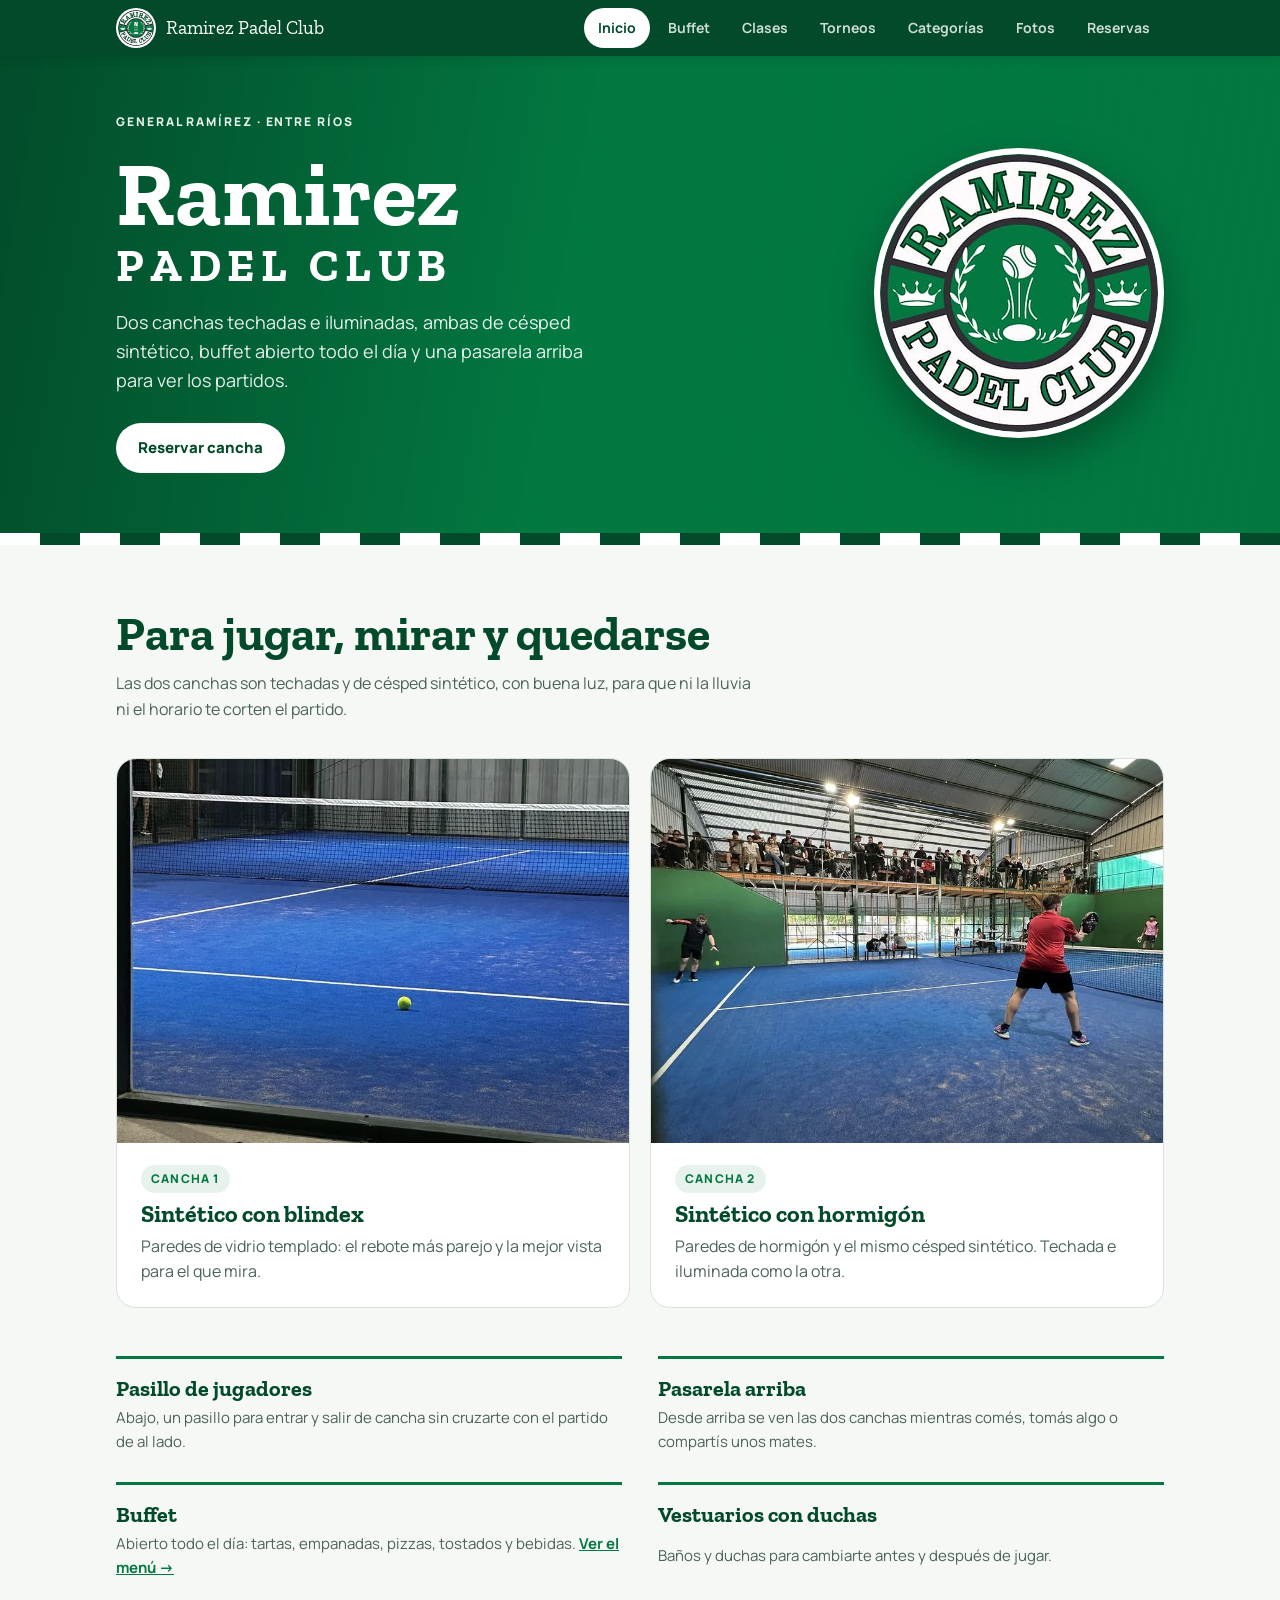
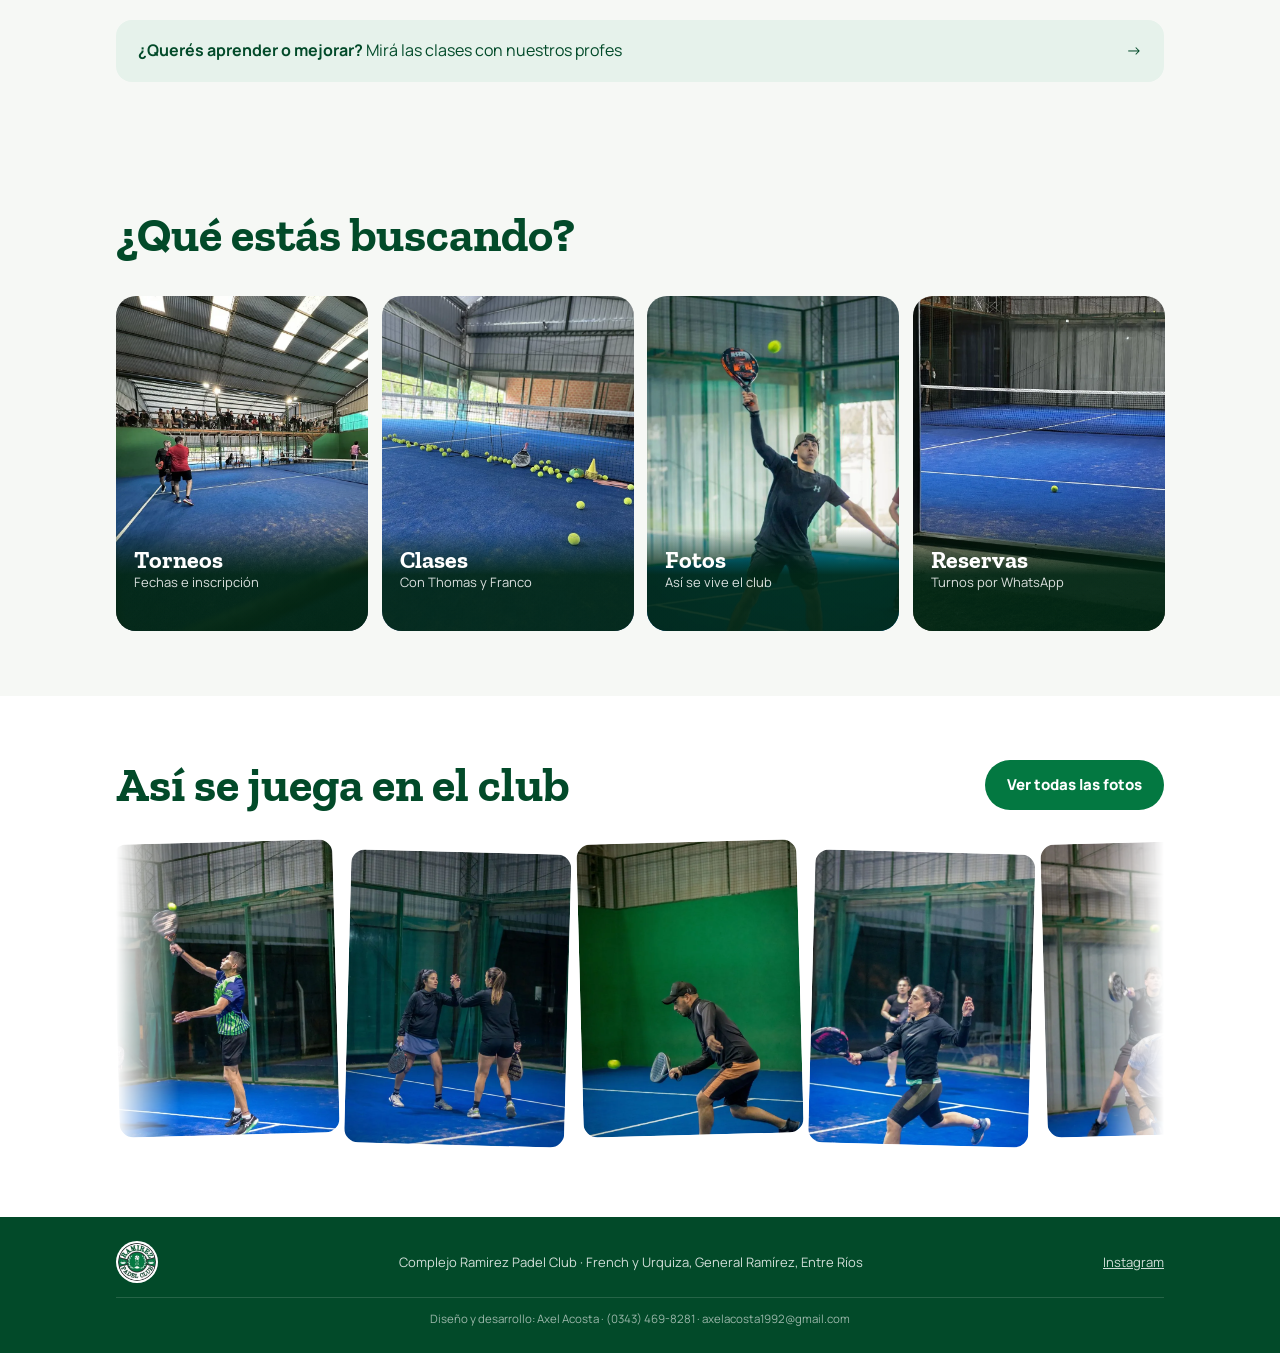
==== commit a6b6c53c: "Sugerencias: pasan a Reservas, al lado del mapa" ====
--- a/index.html
+++ b/index.html
@@ -1,5 +1,6 @@
 <!doctype html><html lang="es"><head><script>if(location.hostname==='ramirezpadelclub.pages.dev')location.replace('https://ramirezpadelclub.com.ar'+location.pathname+location.search+location.hash)</script><meta charset=utf8><meta name="format-detection" content="telephone=no,address=no,email=no,date=no"><meta name="google-site-verification" content="XvOYWTEwAHaldKH7BwBF8n5pSmI9QNwHCzascK-G59k"><meta name=viewport content="width=device-width,initial-scale=1,viewport-fit=cover"><style>:root{color-scheme:light;box-sizing:border-box;padding-top:env(safe-area-inset-top,0px);padding-bottom:env(safe-area-inset-bottom,0px)}html{scroll-padding-top:env(safe-area-inset-top,0px)}body{margin:0;padding:0;font:14px -apple-system,BlinkMacSystemFont,sans-serif;background:#fff;color:#000}img{max-width:100%}[hidden]:not([hidden=until-found i]){display:none!important}</style>
 <title>Ramirez Padel Club · Pádel en General Ramírez, Entre Ríos</title>
+<meta name="theme-color" content="#024A29">
 <meta name="description" content="Dos canchas techadas de césped sintético, buffet abierto todo el día, clases y torneos en General Ramírez, Entre Ríos. Reservá tu turno por WhatsApp.">
 <meta property="og:type" content="website">
 <meta property="og:site_name" content="Ramirez Padel Club">
@@ -22,12 +23,32 @@
 <link rel="icon" type="image/png" sizes="32x32" href="/img/favicon-32.png?v=2">
 <link rel="icon" type="image/png" sizes="192x192" href="/img/favicon-192.png?v=2">
 <link rel="apple-touch-icon" href="/img/apple-touch-icon.png?v=2">
+<style id="movil">
+/* ===== Celular nativo (skill web-celular-nativa, 26/11/2026) ===== */
+html{-webkit-tap-highlight-color:transparent;-webkit-text-size-adjust:100%}
+a,button,[role=button],summary,label{touch-action:manipulation}
+button,[role=button],.chips li,.filtros button{-webkit-user-select:none;user-select:none;-webkit-touch-callout:none}
+button:not(:disabled),.btn,[role=button]{transition-property:transform,background-color,border-color,color,box-shadow,opacity}
+button:not(:disabled):active,.btn:active,[role=button]:active{transform:scale(.97)}
+@media (prefers-reduced-motion:reduce){button:active,.btn:active{transform:none}}
+img,video{max-width:100%}
+
+/* nombres de jugadores: nunca cortados con "…", bajan de renglón */
+.vt-zona li,.rs-p .ps span,.vt-fila .ps span{white-space:normal!important;overflow:visible!important;text-overflow:clip!important;overflow-wrap:anywhere}
+.rs-p .ps .pts,.vt-fila .ps .pts{white-space:nowrap}
+.rs-zona table td:nth-child(2),.rs-zona td.n{overflow-wrap:anywhere}
+.vt-llave .p span:first-child{min-width:0;overflow-wrap:anywhere}
+/* visores a la altura visible real del celu */
+#fly-visor img{max-height:calc(100dvh - 90px)}
+.visor img{max-height:calc(100dvh - 140px)}
+.menu-cel{overscroll-behavior:contain}dialog.insc{max-height:calc(100dvh - 24px);overflow:auto;overscroll-behavior:contain}
+</style>
 </head><body>
 
 <meta name="claude:viewport-fit-sides" content="cover">
 <link rel="preconnect" href="https://fonts.googleapis.com">
 <link rel="stylesheet" href="https://fonts.googleapis.com/css2?family=Zilla+Slab:wght@600;700&family=Manrope:wght@400;500;700;800&display=swap">
-<link rel="stylesheet" href="anim.css">
+<link rel="stylesheet" href="anim.css?v=20261126a">
 <style>
 /* Layout: sitio en pestañas (Inicio, El complejo, Fotos, Reservas) + Pádel Tour aparte; verde y blanco del escudo */
 :root{
@@ -56,7 +77,7 @@
 .tabs{display:flex;gap:4px;overflow-x:auto;scrollbar-width:none;margin-left:auto;min-width:0}
 .tabs::-webkit-scrollbar{display:none}
 .tabs a{flex:none;text-decoration:none;font-weight:700;font-size:14px;padding:9px 14px;border-radius:999px;color:rgba(255,255,255,.8);white-space:nowrap}
-.tabs a:hover{color:var(--blanco);background:rgba(255,255,255,.08)}
+@media (hover:hover) and (pointer:fine){.tabs a:hover{color:var(--blanco);background:rgba(255,255,255,.08)}}
 .tabs a[aria-current="page"]{background:var(--blanco);color:var(--verde-osc)}
 .tabs a.tour{border:1.5px solid rgba(255,255,255,.5);color:var(--blanco)}
 @media (max-width:720px){
@@ -72,7 +93,7 @@
 /* Botones */
 .botones{display:flex;flex-wrap:wrap;gap:12px;margin-top:28px}
 .btn{display:inline-flex;align-items:center;justify-content:center;padding:13px 22px;border-radius:999px;font-weight:800;text-decoration:none;font-size:15px;transition:transform .15s;border:0;font-family:var(--texto);cursor:pointer}
-.btn:hover{transform:translateY(-2px)}
+@media (hover:hover) and (pointer:fine){.btn:hover{transform:translateY(-2px)}}
 .btn.blanco{background:var(--blanco);color:var(--verde-osc)}
 .btn.borde{border:1.5px solid rgba(255,255,255,.75);color:var(--blanco)}
 .btn.verde{background:var(--verde);color:var(--blanco)}
@@ -100,7 +121,7 @@
 .atajos{display:grid;grid-template-columns:repeat(4,1fr);gap:14px}
 .atajo{position:relative;display:block;aspect-ratio:3/4;border-radius:20px;overflow:hidden;text-decoration:none;color:var(--blanco);background:var(--verde-osc);max-width:100%}
 .atajo img{width:100%;height:100%;object-fit:cover;display:block;transition:transform .4s}
-.atajo:hover img{transform:scale(1.05)}
+@media (hover:hover) and (pointer:fine){.atajo:hover img{transform:scale(1.05)}}
 .atajo div{position:absolute;inset:auto 0 0;padding:18px;background:linear-gradient(transparent,rgba(2,40,22,.92) 45%)}
 .atajo h3{font-size:24px}
 .atajo span{font-size:13px;opacity:.85}
@@ -130,7 +151,7 @@
 .extra h3{font-size:22px;color:var(--verde-osc)}
 .extra p{color:var(--tinta-2);font-size:15px}
 .aviso-clases{display:flex;justify-content:space-between;align-items:center;gap:16px;margin-top:40px;padding:18px 22px;border-radius:16px;background:var(--verde-claro);color:var(--verde-osc);text-decoration:none;font-size:16px}
-.aviso-clases:hover{background:#d8eadf}
+@media (hover:hover) and (pointer:fine){.aviso-clases:hover{background:#d8eadf}}
 .clases-top{display:grid;grid-template-columns:1.3fr 1fr;gap:40px;align-items:center;margin-bottom:40px}
 .clases-foto{width:100%;height:auto;max-width:100%;aspect-ratio:1/1;object-fit:cover;object-position:center 62%;border-radius:20px}
 .profes{display:grid;grid-template-columns:1fr 1fr;gap:20px}
@@ -298,7 +319,7 @@
 .galeria{display:grid;grid-template-columns:repeat(4,1fr);gap:12px}
 .galeria figure{margin:0;position:relative;aspect-ratio:3/4;border-radius:16px;overflow:hidden;background:var(--verde-claro);min-width:0;max-width:100%;cursor:zoom-in}
 .galeria img{width:100%;height:100%;object-fit:cover;display:block;transition:transform .4s}
-.galeria figure:hover img{transform:scale(1.04)}
+@media (hover:hover) and (pointer:fine){.galeria figure:hover img{transform:scale(1.04)}}
 .galeria figcaption{position:absolute;left:10px;bottom:10px;background:rgba(2,74,41,.88);color:var(--blanco);font-size:13px;font-weight:700;padding:5px 11px;border-radius:999px}
 @media (max-width:760px){.galeria{grid-template-columns:1fr 1fr;gap:8px}}
 .galeria figcaption,.visor figcaption{display:none}
@@ -318,7 +339,7 @@
 .albumes-tit span{font-size:13px;color:var(--tinta-2)}
 .albumes{display:grid;grid-template-columns:repeat(auto-fill,minmax(300px,1fr));gap:12px}
 .album-card{display:grid;grid-template-columns:112px minmax(0,1fr);align-items:center;text-decoration:none;color:inherit;border-radius:18px;overflow:hidden;background:var(--blanco);border:1px solid var(--linea);transition:transform .3s cubic-bezier(.2,.8,.2,1),box-shadow .3s,opacity .7s ease}
-.album-card:hover{transform:translateY(-3px);box-shadow:0 16px 32px rgba(2,40,22,.14)}
+@media (hover:hover) and (pointer:fine){.album-card:hover{transform:translateY(-3px);box-shadow:0 16px 32px rgba(2,40,22,.14)}}
 .album-card:focus-visible{outline:3px solid var(--verde);outline-offset:3px}
 .album-portada{position:relative;aspect-ratio:1;display:grid;grid-template-columns:2fr 1fr;grid-template-rows:1fr 1fr;gap:2px;background:var(--verde-osc)}
 .album-portada img{width:100%;height:100%;object-fit:cover;display:block}
@@ -334,7 +355,7 @@
 .album-grilla button{border:0;padding:0;cursor:zoom-in;aspect-ratio:1;border-radius:10px;overflow:hidden;background:var(--verde-claro)}
 .album-grilla button:focus-visible{outline:3px solid var(--verde);outline-offset:2px}
 .album-grilla img{width:100%;height:100%;object-fit:cover;display:block;transition:transform .4s}
-.album-grilla button:hover img{transform:scale(1.05)}
+@media (hover:hover) and (pointer:fine){.album-grilla button:hover img{transform:scale(1.05)}}
 .visor .bajar{position:absolute;top:calc(env(safe-area-inset-top,0px) + 12px);left:max(12px,env(safe-area-inset-left,0px));display:inline-flex;align-items:center;gap:8px;background:var(--verde);color:var(--blanco);border-radius:999px;padding:0 16px;height:46px;font-weight:800;font-size:14px;text-decoration:none}
 .visor .num{position:absolute;top:calc(env(safe-area-inset-top,0px) + 24px);left:50%;transform:translateX(-50%);color:var(--blanco);font-weight:700;font-size:14px;font-variant-numeric:tabular-nums;opacity:.85}
 @media (max-width:600px){.album-grilla{grid-template-columns:repeat(3,minmax(0,1fr));gap:4px}.album-grilla button{border-radius:6px}}
@@ -365,7 +386,7 @@
 .tira{display:grid;grid-template-columns:repeat(6,1fr);gap:10px}
 .tira a{display:block;aspect-ratio:3/4;border-radius:14px;overflow:hidden;background:var(--verde-claro)}
 .tira img{width:100%;height:100%;object-fit:cover;display:block;transition:transform .4s}
-.tira a:hover img{transform:scale(1.05)}
+@media (hover:hover) and (pointer:fine){.tira a:hover img{transform:scale(1.05)}}
 .tira-cab{display:flex;justify-content:space-between;align-items:end;gap:16px;flex-wrap:wrap;margin-bottom:24px}
 .tira-cab .cab{margin-bottom:0}
 @media (max-width:760px){.tira{grid-template-columns:repeat(3,1fr);gap:8px}}
@@ -375,7 +396,7 @@
 footer img{width:42px;height:42px;border-radius:50%;background:var(--blanco);padding:2px}
 footer .firma{flex-basis:100%;border-top:1px solid rgba(255,255,255,.14);padding-top:12px;font-size:11.5px;color:rgba(255,255,255,.6);text-align:center}
 html[data-solo] .tabs,html[data-solo] .vt-volver,html[data-solo] footer a[href="tour.html"]{display:none!important}html[data-solo] .marca{pointer-events:none}
-footer .firma a{color:inherit;text-decoration:none}footer .firma a:hover{text-decoration:underline}
+footer .firma a{color:inherit;text-decoration:none}@media (hover:hover) and (pointer:fine){footer .firma a:hover{text-decoration:underline}}
 
 /* Mejoras auditoría 18/11 */
 ::selection{background:#bfe6cd;color:#033d22}
@@ -395,7 +416,7 @@
 @media (max-width:760px){.canchas{grid-template-columns:1fr}}
 /* Menú del celular */
 .burger{display:none;margin-left:auto;width:44px;height:44px;border:0;border-radius:12px;background:rgba(255,255,255,.1);color:var(--blanco);align-items:center;justify-content:center;cursor:pointer;flex:none}
-.burger:hover{background:rgba(255,255,255,.18)}
+@media (hover:hover) and (pointer:fine){.burger:hover{background:rgba(255,255,255,.18)}}
 .menu-cel{position:fixed;inset:0;z-index:50;background:var(--verde-osc);color:var(--blanco);display:flex;flex-direction:column;padding:calc(env(safe-area-inset-top,0px) + 8px) 20px calc(env(safe-area-inset-bottom,0px) + 24px);overflow-y:auto;animation:mc-in .22s ease-out}
 .menu-cel[hidden]{display:none}
 @keyframes mc-in{from{opacity:0;transform:translateY(-8px)}to{opacity:1;transform:none}}
@@ -512,26 +533,6 @@
         <a class="btn verde" href="#fotos">Ver todas las fotos</a>
       </div>
       <div class="tira"><a href="#fotos"><img src="fotos/juego/juego-bandeja.webp" srcset="fotos/juego/juego-bandeja-480.webp 480w, fotos/juego/juego-bandeja.webp 784w" sizes="(max-width:760px) 60vw, 784px" alt="Bandeja" loading="lazy"></a><a href="#fotos"><img src="fotos/juego/gente-choque.webp" srcset="fotos/juego/gente-choque-480.webp 480w, fotos/juego/gente-choque.webp 784w" sizes="(max-width:760px) 60vw, 784px" alt="Choque de manos en la red" loading="lazy"></a><a href="#fotos"><img src="fotos/juego/juego-derecha.webp" srcset="fotos/juego/juego-derecha-480.webp 480w, fotos/juego/juego-derecha.webp 784w" sizes="(max-width:760px) 60vw, 784px" alt="Derecha" loading="lazy"></a><a href="#fotos"><img src="fotos/juego/juego-estirada.webp" srcset="fotos/juego/juego-estirada-480.webp 480w, fotos/juego/juego-estirada.webp 784w" sizes="(max-width:760px) 60vw, 784px" alt="Jugadora estirándose a la pelota" loading="lazy"></a><a href="#fotos"><img src="fotos/juego/juego-dobles.webp" srcset="fotos/juego/juego-dobles-480.webp 480w, fotos/juego/juego-dobles.webp 784w" sizes="(max-width:760px) 60vw, 784px" alt="Partido de dobles" loading="lazy"></a><a href="#fotos"><img src="fotos/juego/juego-red.webp" srcset="fotos/juego/juego-red-480.webp 480w, fotos/juego/juego-red.webp 784w" sizes="(max-width:760px) 60vw, 784px" alt="Volea en la red" loading="lazy"></a><a href="#fotos"><img src="fotos/juego/juego-smash.webp" srcset="fotos/juego/juego-smash-480.webp 480w, fotos/juego/juego-smash.webp 784w" sizes="(max-width:760px) 60vw, 784px" alt="Smash" loading="lazy"></a><a href="#fotos"><img src="fotos/juego/gente-festejo.webp" srcset="fotos/juego/gente-festejo-480.webp 480w, fotos/juego/gente-festejo.webp 784w" sizes="(max-width:760px) 60vw, 784px" alt="Festejo después del punto" loading="lazy"></a><a href="#fotos"><img src="fotos/juego/juego-globo.webp" srcset="fotos/juego/juego-globo-480.webp 480w, fotos/juego/juego-globo.webp 784w" sizes="(max-width:760px) 60vw, 784px" alt="Globo" loading="lazy"></a><a href="#fotos"><img src="fotos/juego/gente-sonrisas.webp" srcset="fotos/juego/gente-sonrisas-480.webp 480w, fotos/juego/gente-sonrisas.webp 667w" sizes="(max-width:760px) 60vw, 667px" alt="Sonrisas en la cancha" loading="lazy"></a><a href="#fotos"><img src="fotos/juego/juego-volea.webp" srcset="fotos/juego/juego-volea-480.webp 480w, fotos/juego/juego-volea.webp 784w" sizes="(max-width:760px) 60vw, 784px" alt="Volea" loading="lazy"></a><a href="#fotos"><img src="fotos/juego/juego-remate-damas.webp" srcset="fotos/juego/juego-remate-damas-480.webp 480w, fotos/juego/juego-remate-damas.webp 667w" sizes="(max-width:760px) 60vw, 667px" alt="Remate" loading="lazy"></a><a href="#fotos"><img src="fotos/juego/gente-grupo.webp" srcset="fotos/juego/gente-grupo-480.webp 480w, fotos/juego/gente-grupo.webp 784w" sizes="(max-width:760px) 60vw, 784px" alt="Grupo en el club" loading="lazy"></a><a href="#fotos"><img src="fotos/juego/juego-salto.webp" srcset="fotos/juego/juego-salto-480.webp 480w, fotos/juego/juego-salto.webp 784w" sizes="(max-width:760px) 60vw, 784px" alt="Salto a la pelota" loading="lazy"></a></div>
-    </div>
-  </section>
-  <section id="sugerencias">
-    <div class="in">
-      <div class="sug">
-        <div class="sug-txt">
-          <p class="eyebrow">Tu opinión suma</p>
-          <h2>¿Tenés una sugerencia?</h2>
-          <p>Contanos qué te gustaría que mejoremos o agreguemos en el complejo, los torneos o la página. Las leemos todas.</p>
-        </div>
-        <form class="sug-form" id="sug-form" novalidate>
-          <label for="sug-nombre">Nombre o apodo <span>(opcional)</span></label>
-          <input id="sug-nombre" name="nombre" type="text" maxlength="60" autocomplete="nickname" placeholder="Cómo te decimos">
-          <label for="sug-texto">Tu sugerencia</label>
-          <textarea id="sug-texto" name="texto" rows="4" maxlength="1000" required placeholder="Escribí acá…"></textarea>
-          <input type="text" name="web" tabindex="-1" autocomplete="off" aria-hidden="true" class="sug-trampa">
-          <div class="sug-pie"><span id="sug-cont">0 / 1000</span><button type="submit" class="btn verde" id="sug-enviar">Enviar sugerencia</button></div>
-          <p class="sug-msj" id="sug-msj" role="status" hidden></p>
-        </form>
-      </div>
     </div>
   </section>
 </main>
@@ -647,14 +648,14 @@
             <div class="t-pie"><span class="t-precio">$30.000 por jugador</span><a class="btn verde" href="https://wa.me/5493434522912?text=Hola%21%20Quiero%20inscribirme%20al%20M%C3%A1ster%20Final%20del%20Ramirez%20P%C3%A1del%20Tour%20del%2027%2C%2028%20y%2029%20de%20noviembre." target="_blank" rel="noopener">Inscribirme</a><a class="btn copiar" href="/masters#master27">Ver torneo</a></div>
           </div>
         </article>
-        <article class="torneo" data-ver="/masters#8cab" data-id="8cab-2729nov" data-fin="2026-11-29">
+        <article class="torneo" data-ver="/8cab" data-id="8cab-2729nov" data-fin="2026-11-29">
           <img src="fotos/torneos/8cab-2729nov.jpg?v=2" alt="Flyer: Torneo 8° Caballeros, 27 · 28 · 29 de noviembre" loading="lazy" width="719" height="1280">
           <div class="t-info">
             <p class="t-fecha">27 · 28 · 29 DE NOVIEMBRE</p>
             <h3>Torneo 8° Caballeros</h3>
             <p class="t-lugar">Con La Ruta Pádel · Cupos limitados</p>
             <ul class="t-datos"><li><b>Viernes y sábado:</b> zona · <b>Domingo:</b> llaves finales</li></ul>
-            <div class="t-pie"><span class="t-precio">$30.000 por jugador</span><a class="btn verde" href="https://wa.me/5493434522912?text=Hola%21%20Quiero%20inscribirme%20al%20torneo%20de%208%C2%B0%20Caballeros%20del%2027%2C%2028%20y%2029%20de%20noviembre." target="_blank" rel="noopener">Inscribirme</a><a class="btn copiar" href="/masters#8cab">Ver torneo</a></div>
+            <div class="t-pie"><span class="t-precio">$30.000 por jugador</span><a class="btn verde" href="https://wa.me/5493434522912?text=Hola%21%20Quiero%20inscribirme%20al%20torneo%20de%208%C2%B0%20Caballeros%20del%2027%2C%2028%20y%2029%20de%20noviembre." target="_blank" rel="noopener">Inscribirme</a><a class="btn copiar" href="/8cab">Ver torneo</a></div>
           </div>
         </article>
         <article class="torneo" data-franjas="complejo" data-id="t-0406dic" data-fin="2026-12-06">
@@ -1070,7 +1071,7 @@
 .ct-msj{margin:0;color:var(--tinta-2)}
 .ct-res{display:grid;gap:8px;max-width:520px;margin:-12px 0 26px}
 .ct-res button{display:flex;justify-content:space-between;align-items:center;gap:12px;text-align:left;width:100%;background:var(--blanco);border:1px solid var(--linea);border-radius:14px;padding:12px 16px;font:600 15px var(--texto);color:var(--tinta);cursor:pointer;min-height:48px}
-.ct-res button:hover{border-color:var(--verde)}
+@media (hover:hover) and (pointer:fine){.ct-res button:hover{border-color:var(--verde)}}
 .ct-res button small{font-weight:800;font-size:13px;color:var(--verde);white-space:nowrap}
 @media (max-width:560px){.ct-lista{padding:18px 16px}.ct-tit h3{font-size:22px}}
 </style>
@@ -1201,7 +1202,7 @@
     <div class="in">
       <a class="vt-volver" href="#fotos">← Todas las fotos</a>
       <div class="album-cab">
-        <div><p class="eyebrow" id="al-grupo"></p><h2 id="al-tit" style="color:var(--verde-osc)">Álbum</h2><p id="al-info"></p></div>
+        <div><p class="eyebrow" id="al-grupo"></p><h2 id="al-tit" style="color:var(--verde-osc)">Álbum</h2><p id="al-info"></p></div><div id="al-compartir"></div>
       </div>
       <div class="album-grilla" id="al-grilla"></div>
     </div>
@@ -1282,6 +1283,24 @@
           </a>
           <a class="btn copiar" style="justify-self:start" href="https://www.google.com/maps/search/?api=1&query=Ram%C3%ADrez%20Padel%20Club%20General%20Ram%C3%ADrez&query_place_id=ChIJ0-5OMQqhtpUR3FNAvSlf0Es" target="_blank" rel="noopener">Cómo llegar</a>
         </div>
+        <div class="contacto-sug" id="sugerencias">
+          <div class="sug">
+        <div class="sug-txt">
+          <p class="eyebrow">Tu opinión suma</p>
+          <h3>¿Tenés una sugerencia?</h3>
+          <p>Contanos qué te gustaría que mejoremos o agreguemos en el complejo, los torneos o la página. Las leemos todas.</p>
+        </div>
+        <form class="sug-form" id="sug-form" novalidate>
+          <label for="sug-nombre">Nombre o apodo <span>(opcional)</span></label>
+          <input id="sug-nombre" name="nombre" type="text" maxlength="60" autocomplete="nickname" placeholder="Cómo te decimos">
+          <label for="sug-texto">Tu sugerencia</label>
+          <textarea id="sug-texto" name="texto" rows="4" maxlength="1000" required placeholder="Escribí acá…"></textarea>
+          <input type="text" name="web" tabindex="-1" autocomplete="off" aria-hidden="true" class="sug-trampa">
+          <div class="sug-pie"><span id="sug-cont">0 / 1000</span><button type="submit" class="btn verde" id="sug-enviar">Enviar sugerencia</button></div>
+          <p class="sug-msj" id="sug-msj" role="status" hidden></p>
+        </form>
+          </div>
+        </div>
       </div>
     </div>
   </section>
@@ -1304,11 +1323,14 @@
   var SOLO=document.documentElement.getAttribute('data-solo');
   /* La sección sale del # (links de adentro) o de la dirección limpia (/categorias, /fotos…).
      Las secciones quedan con dirección limpia en la barra, así al copiarla y compartirla sale su vista previa. */
-  window.vistaActual=function(){var h=location.hash.slice(1);if(h)return h;var p=location.pathname.replace(/^\/+|\/+$/g,'').toLowerCase();return TIT[p]?p:'inicio'};
+  window.vistaActual=function(){var h=location.hash.slice(1);if(h)return h;var p=location.pathname.replace(/^\/+|\/+$/g,'').toLowerCase();var al=new URLSearchParams(location.search).get('album');if(p==='fotos'&&al)return'album/'+al;return TIT[p]?p:'inicio'};
+  /* el álbum queda con dirección propia (/fotos?album=<id>) para que al copiarla salga su vista previa */
+  function sinAlbum(){var q=new URLSearchParams(location.search);q.delete('album');q=q.toString();return q?'?'+q:''}
   function mostrar(){
     if(SOLO&&location.hash!=='#torneo/'+SOLO){location.replace('#torneo/'+SOLO);return}
     var v=window.vistaActual();
-    if(!SOLO&&(TIT[v]||v==='inicio')&&location.hash){try{history.replaceState(history.state,'',(v==='inicio'?'/':'/'+v)+location.search)}catch(e){}}
+    if(!SOLO&&(TIT[v]||v==='inicio')&&(location.hash||/[?&]album=/.test(location.search))){try{history.replaceState(history.state,'',(v==='inicio'?'/':'/'+v)+sinAlbum())}catch(e){}}
+    if(!SOLO&&v.indexOf('album/')===0&&location.hash){try{var q=new URLSearchParams(sinAlbum());q.set('album',v.slice(6));history.replaceState(history.state,'','/fotos?'+q.toString())}catch(e){}}
     if(v.indexOf('torneo/')===0) v='torneo';
     else if(v.indexOf('album/')===0) v='album';
     else {var nt=TIT[v]?TIT[v]+' · Ramirez Padel Club':titulo0;if(document.title!==nt)document.title=nt}
@@ -1363,7 +1385,7 @@
   }
   var actual=null, idx=0, visor=document.getElementById('al-visor'), img=document.getElementById('al-img');
   function abrirAlbum(){
-    var h=location.hash.slice(1);if(h.indexOf('album/')!==0)return;
+    var h=window.vistaActual?window.vistaActual():location.hash.slice(1);if(h.indexOf('album/')!==0)return;
     var a=albs.filter(function(x){return x.id===decodeURIComponent(h.slice(6))})[0];
     var g=document.getElementById('al-grilla');
     if(!a){document.getElementById('al-tit').textContent=albs.length?'Álbum no encontrado':'Cargando…';g.innerHTML='';return}
@@ -1371,6 +1393,7 @@
     document.getElementById('al-tit').textContent=a.titulo;
     document.getElementById('al-grupo').textContent=a.grupo||'';
     document.getElementById('al-info').textContent=a.fotos.length+' fotos'+(a.credito?' · Fotos: '+a.credito:'');
+    var cb=document.getElementById('al-compartir');if(cb&&window.botonCompartir){cb.innerHTML='';cb.appendChild(window.botonCompartir('https://ramirezpadelclub.com.ar/album/'+a.id,'Fotos: '+a.titulo,'Compartir álbum'))}
     document.title=a.titulo+' · Fotos · Complejo Ramirez Padel Club';
     g.innerHTML=a.fotos.map(function(id,i){return'<button type="button" data-al="'+i+'" aria-label="Ver foto '+(i+1)+'"><img src="'+FOTO(id,400)+'" alt="" loading="lazy"></button>'}).join('');
     if(window.revelar)window.revelar(g.querySelectorAll('button'));
@@ -1392,6 +1415,13 @@
 <style>
 .sug{display:grid;grid-template-columns:1fr 1.15fr;gap:40px;align-items:start;background:var(--blanco);border:1px solid var(--linea);border-radius:22px;padding:36px}
 .sug-txt h2{font-size:clamp(28px,4vw,40px);color:var(--verde-osc);margin:8px 0 12px}
+/* Sugerencias dentro de Reservas: en la compu va abajo del texto, al lado del mapa; en el celu al final */
+.contacto>.tarjeta{grid-column:2;grid-row:1/span 2}
+.contacto>.contacto-sug{grid-column:1;grid-row:2}
+.contacto-sug .sug{grid-template-columns:1fr;gap:18px;padding:28px}
+.contacto-sug .sug-txt h3{font-size:clamp(24px,3vw,30px);color:var(--verde-osc);margin:8px 0 10px}
+.contacto-sug .sug-txt p{margin-top:0}
+@media (max-width:760px){.contacto>.tarjeta,.contacto>.contacto-sug{grid-column:auto;grid-row:auto}.contacto-sug .sug{padding:24px 18px}}
 .sug-txt p{color:var(--tinta-2)}
 .sug-form{display:grid;gap:8px}
 .sug-form label{font-weight:800;font-size:14px;color:var(--tinta)}
@@ -1454,15 +1484,15 @@
 </script>
 <style>
 .compartir{display:inline-flex;align-items:center;gap:7px;font:800 14px var(--texto);color:var(--verde);background:none;border:1.5px solid var(--linea);border-radius:999px;padding:9px 15px;cursor:pointer;min-height:40px;justify-self:start;width:max-content}
-.compartir:hover{border-color:var(--verde)}
+@media (hover:hover) and (pointer:fine){.compartir:hover{border-color:var(--verde)}}
 .torneo .compartir{padding:11px 16px}
 .portada-tab .compartir{color:#fff;border-color:rgba(255,255,255,.55);margin-top:6px}
-.portada-tab .compartir:hover{border-color:#fff}
+@media (hover:hover) and (pointer:fine){.portada-tab .compartir:hover{border-color:#fff}}
 .torneo.destacado{outline:3px solid var(--verde);outline-offset:4px;border-radius:18px;transition:outline-color 1.2s}
 .aviso-link{position:fixed;left:50%;bottom:calc(24px + env(safe-area-inset-bottom,0px));transform:translateX(-50%);background:var(--verde-osc);color:#fff;font:700 15px var(--texto);padding:12px 20px;border-radius:999px;box-shadow:0 8px 24px rgba(0,0,0,.25);z-index:200}
 </style>
 <script>
-/* Links propios para compartir: cada sección (/categorias, /torneos…) y cada torneo (/torneo/<id>) muestran su propia vista previa en WhatsApp */
+/* Links propios para compartir: cada sección (/categorias, /torneos…), cada torneo (/torneo/<id>) y cada álbum (/album/<id>) muestran su propia vista previa en WhatsApp */
 (function(){
   var SITIO='https://ramirezpadelclub.com.ar';
   var ICO='<svg width="16" height="16" viewBox="0 0 24 24" fill="none" stroke="currentColor" stroke-width="2.4" stroke-linecap="round" stroke-linejoin="round" aria-hidden="true"><circle cx="18" cy="5" r="3"/><circle cx="6" cy="12" r="3"/><circle cx="18" cy="19" r="3"/><path d="M8.6 13.5l6.8 4M15.4 6.5l-6.8 4"/></svg>';
@@ -1473,6 +1503,7 @@
     copiar(u).then(function(){avisar('Link copiado: '+u.replace('https://',''))},function(){prompt('Copiá el link:',u)});
   }
   function boton(u,tit,txt){var b=document.createElement('button');b.type='button';b.className='compartir';b.innerHTML=ICO+'<span>'+(txt||'Compartir')+'</span>';b.addEventListener('click',function(){compartir(u,tit)});return b}
+  window.botonCompartir=boton;
   var SECC={categorias:'Categorías',torneos:'Torneos',clases:'Clases',buffet:'Buffet',fotos:'Fotos',reservas:'Reservas'};
   Object.keys(SECC).forEach(function(s){var cab=document.querySelector('#v-'+s+' .cab');if(cab)cab.appendChild(boton(SITIO+'/'+s,SECC[s]+' · Ramirez Padel Club','Compartir sección'))});
   document.querySelectorAll('article.torneo[data-id]').forEach(function(t){var p=t.querySelector('.t-pie');if(!p)return;var h=t.querySelector('h3');p.appendChild(boton(SITIO+'/torneo/'+t.dataset.id,h?h.textContent:'Torneo'))});
--- a/anim.css
+++ b/anim.css
@@ -49,15 +49,15 @@
 .atajos{perspective:900px}
 .atajo{transform-style:preserve-3d;transition:transform .25s ease,box-shadow .25s ease;will-change:transform}
 .atajo::after{content:"";position:absolute;inset:0;border-radius:inherit;pointer-events:none;background:radial-gradient(circle at var(--mx,50%) var(--my,50%),rgba(255,255,255,.28),transparent 45%);opacity:0;transition:opacity .25s}
-.atajo:hover::after{opacity:1}
-.atajo:hover{box-shadow:0 22px 40px rgba(2,40,22,.28)}
+@media (hover:hover) and (pointer:fine){.atajo:hover::after{opacity:1}}
+@media (hover:hover) and (pointer:fine){.atajo:hover{box-shadow:0 22px 40px rgba(2,40,22,.28)}}
 .atajo div{transform:translateZ(30px)}
 .atajo.tour svg{animation:flota 5s ease-in-out infinite}
 
 /* ---------- Tira de fotos en carrusel infinito ---------- */
 .tira.marquee{display:flex;gap:0;overflow:hidden;-webkit-mask-image:linear-gradient(90deg,transparent,#000 6%,#000 94%,transparent);mask-image:linear-gradient(90deg,transparent,#000 6%,#000 94%,transparent)}
 .tira.marquee .pista{display:flex;gap:12px;padding-right:12px;flex:none;animation:corre 45s linear infinite}
-.tira.marquee:hover .pista{animation-play-state:paused}
+@media (hover:hover) and (pointer:fine){.tira.marquee:hover .pista{animation-play-state:paused}}
 .tira.marquee a{flex:none;width:clamp(150px,18vw,220px)}
 .tira.marquee a:nth-child(odd){transform:rotate(-1.5deg)}
 .tira.marquee a:nth-child(even){transform:rotate(1.5deg) translateY(10px)}
@@ -67,7 +67,7 @@
 /* ---------- Botones con destello ---------- */
 .btn{position:relative;overflow:hidden}
 .btn::after{content:"";position:absolute;top:0;bottom:0;width:40%;left:-60%;background:linear-gradient(100deg,transparent,rgba(255,255,255,.45),transparent);transform:skewX(-20deg);pointer-events:none}
-.btn:hover::after{animation:destello .7s ease}
+@media (hover:hover) and (pointer:fine){.btn:hover::after{animation:destello .7s ease}}
 @keyframes destello{to{left:130%}}
 .hero .btn.blanco{animation:sube .7s cubic-bezier(.2,.8,.2,1) forwards,late 2.6s ease-in-out 3s infinite}
 @keyframes late{0%,100%{box-shadow:0 0 0 0 rgba(255,255,255,.55)}50%{box-shadow:0 0 0 10px rgba(255,255,255,0)}}
@@ -76,15 +76,15 @@
 .top{transition:box-shadow .3s,background-color .3s}
 .top.scrolleado{box-shadow:0 6px 24px rgba(0,0,0,.25);background:rgba(2,74,41,.94);-webkit-backdrop-filter:blur(8px);backdrop-filter:blur(8px)}
 .top .marca img{transition:transform .5s cubic-bezier(.2,1.3,.4,1)}
-.top .marca:hover img{transform:rotate(-360deg)}
+@media (hover:hover) and (pointer:fine){.top .marca:hover img{transform:rotate(-360deg)}}
 .tabs a{transition:background-color .25s,color .25s}
 
 /* ---------- Tarjetas que se levantan ---------- */
 .cancha,.profe,.torneo,.tarjeta{transition:transform .3s cubic-bezier(.2,.8,.2,1),box-shadow .3s,opacity .7s ease}
-.cancha:hover,.profe:hover,.torneo:hover{transform:translateY(-6px);box-shadow:0 18px 36px rgba(2,40,22,.12)}
+@media (hover:hover) and (pointer:fine){.cancha:hover,.profe:hover,.torneo:hover{transform:translateY(-6px);box-shadow:0 18px 36px rgba(2,40,22,.12)}}
 .cancha img{transition:transform .6s}
 .cancha{overflow:hidden}
-.cancha:hover img{transform:scale(1.04)}
+@media (hover:hover) and (pointer:fine){.cancha:hover img{transform:scale(1.04)}}
 
 /* ---------- Respeta "reducir movimiento" del celular ---------- */
 @media (prefers-reduced-motion:reduce){
@@ -132,33 +132,33 @@
 .anim .extra.revela::before{content:"";position:absolute;top:-3px;left:0;right:0;height:3px;background:var(--verde);transform:scaleX(0);transform-origin:left;transition:transform .9s cubic-bezier(.2,.8,.2,1) .25s}
 .anim .extra.visto::before{transform:scaleX(1)}
 .extra h3{transition:color .25s}
-.extra:hover h3{color:var(--verde)}
+@media (hover:hover) and (pointer:fine){.extra:hover h3{color:var(--verde)}}
 .aviso-clases{transition:background-color .25s,transform .25s}
-.aviso-clases:hover{transform:translateX(6px)}
+@media (hover:hover) and (pointer:fine){.aviso-clases:hover{transform:translateX(6px)}}
 
 /* ---------- Buffet ---------- */
 .anim .plato.revela{transform:translateX(-24px)}
 .anim .plato.visto{transform:none}
 .plato{transition:opacity .7s ease,transform .7s cubic-bezier(.2,.8,.2,1),padding-left .25s,border-color .25s}
-.plato:hover{padding-left:12px;border-bottom-color:var(--verde)}
+@media (hover:hover) and (pointer:fine){.plato:hover{padding-left:12px;border-bottom-color:var(--verde)}}
 .anim .menu.revela .chips li{opacity:0;transform:scale(.6)}
 .anim .menu.visto .chips li{animation:pop .5s cubic-bezier(.2,1.4,.4,1) forwards;animation-delay:calc(.5s + var(--j,0) * 45ms)}
 @keyframes pop{to{opacity:1;transform:none}}
 .chips li{transition:background-color .25s,color .25s,transform .25s}
-.chips li:hover{background:var(--verde);color:var(--blanco);transform:translateY(-3px)}
+@media (hover:hover) and (pointer:fine){.chips li:hover{background:var(--verde);color:var(--blanco);transform:translateY(-3px)}}
 
 /* ---------- Clases ---------- */
 .avatar{position:relative}
 .avatar::after{content:"";position:absolute;inset:-9px;border-radius:50%;border:2px dashed var(--verde);animation:gira-aro 14s linear infinite;pointer-events:none}
 @keyframes gira-aro{to{transform:rotate(1turn)}}
-.profe:hover .avatar::after{animation-duration:3s}
+@media (hover:hover) and (pointer:fine){.profe:hover .avatar::after{animation-duration:3s}}
 .anim .pasos li.revela::before{transform:scale(0)}
 .anim .pasos li.visto::before{animation:pop-num .55s cubic-bezier(.2,1.5,.4,1) .2s both}
 @keyframes pop-num{from{transform:scale(0) rotate(-90deg)}to{transform:none}}
 
 /* ---------- Torneos ---------- */
 .torneo img{transition:transform .4s cubic-bezier(.2,.8,.2,1),box-shadow .4s}
-.torneo:hover img{transform:rotate(-2deg) scale(1.04);box-shadow:0 14px 28px rgba(2,40,22,.25)}
+@media (hover:hover) and (pointer:fine){.torneo:hover img{transform:rotate(-2deg) scale(1.04);box-shadow:0 14px 28px rgba(2,40,22,.25)}}
 .t-estado:not(.off)::before{content:"";display:inline-block;width:8px;height:8px;border-radius:50%;background:var(--verde);margin-right:7px;vertical-align:1px;animation:punto 1.6s ease-in-out infinite}
 @keyframes punto{0%,100%{box-shadow:0 0 0 0 rgba(3,120,65,.5)}50%{box-shadow:0 0 0 6px rgba(3,120,65,0)}}
 
@@ -168,15 +168,15 @@
 .galeria figure.baraja{animation:baraja .55s cubic-bezier(.2,1.2,.4,1) both;animation-delay:calc(var(--k,0) * 35ms)}
 @keyframes baraja{from{opacity:0;transform:scale(.85) rotate(-3deg)}to{opacity:1;transform:none}}
 .filtros button{transition:background-color .25s,color .25s,border-color .25s,transform .2s}
-.filtros button:hover{transform:translateY(-2px);border-color:var(--verde)}
+@media (hover:hover) and (pointer:fine){.filtros button:hover{transform:translateY(-2px);border-color:var(--verde)}}
 
 /* ---------- Reservas ---------- */
 .anim .horario.revela div{opacity:0;transform:translateX(24px);transition:opacity .5s,transform .5s cubic-bezier(.2,.8,.2,1);transition-delay:calc(.15s + var(--j,0) * 70ms)}
 .anim .horario.visto div{opacity:1;transform:none}
 .horario div:not(:first-child){transition:background-color .2s}
-.horario div:not(:first-child):hover{background:var(--verde-claro)}
+@media (hover:hover) and (pointer:fine){.horario div:not(:first-child):hover{background:var(--verde-claro)}}
 .tarjeta .fila{transition:transform .25s}
-.tarjeta .fila:hover{transform:translateX(6px)}
+@media (hover:hover) and (pointer:fine){.tarjeta .fila:hover{transform:translateX(6px)}}
 
 @media (prefers-reduced-motion:reduce){
   .portada-tab .pt-foto,.portada-tab::after,.portada-tab .pt-icono,.portada-tab .pelota,.portada-tab .btn.verde,.avatar::after,.t-estado::before{animation:none!important}
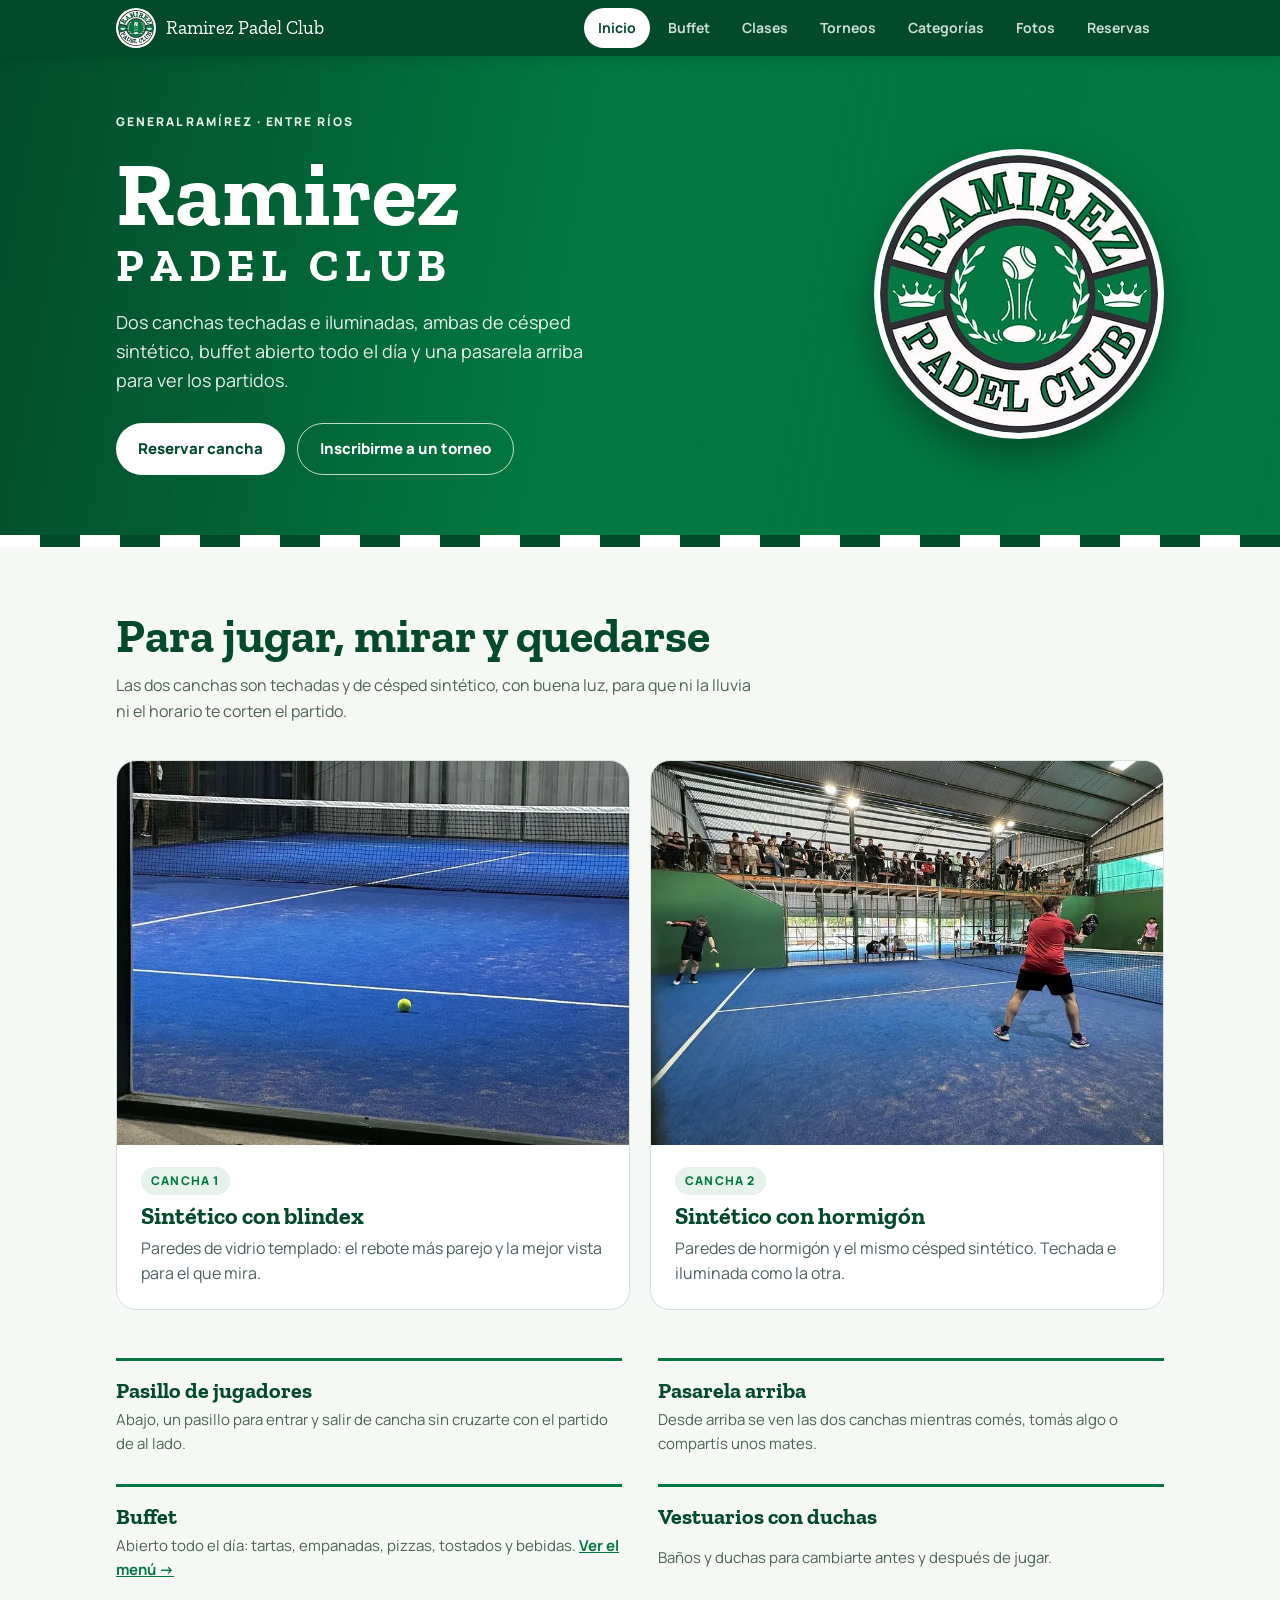
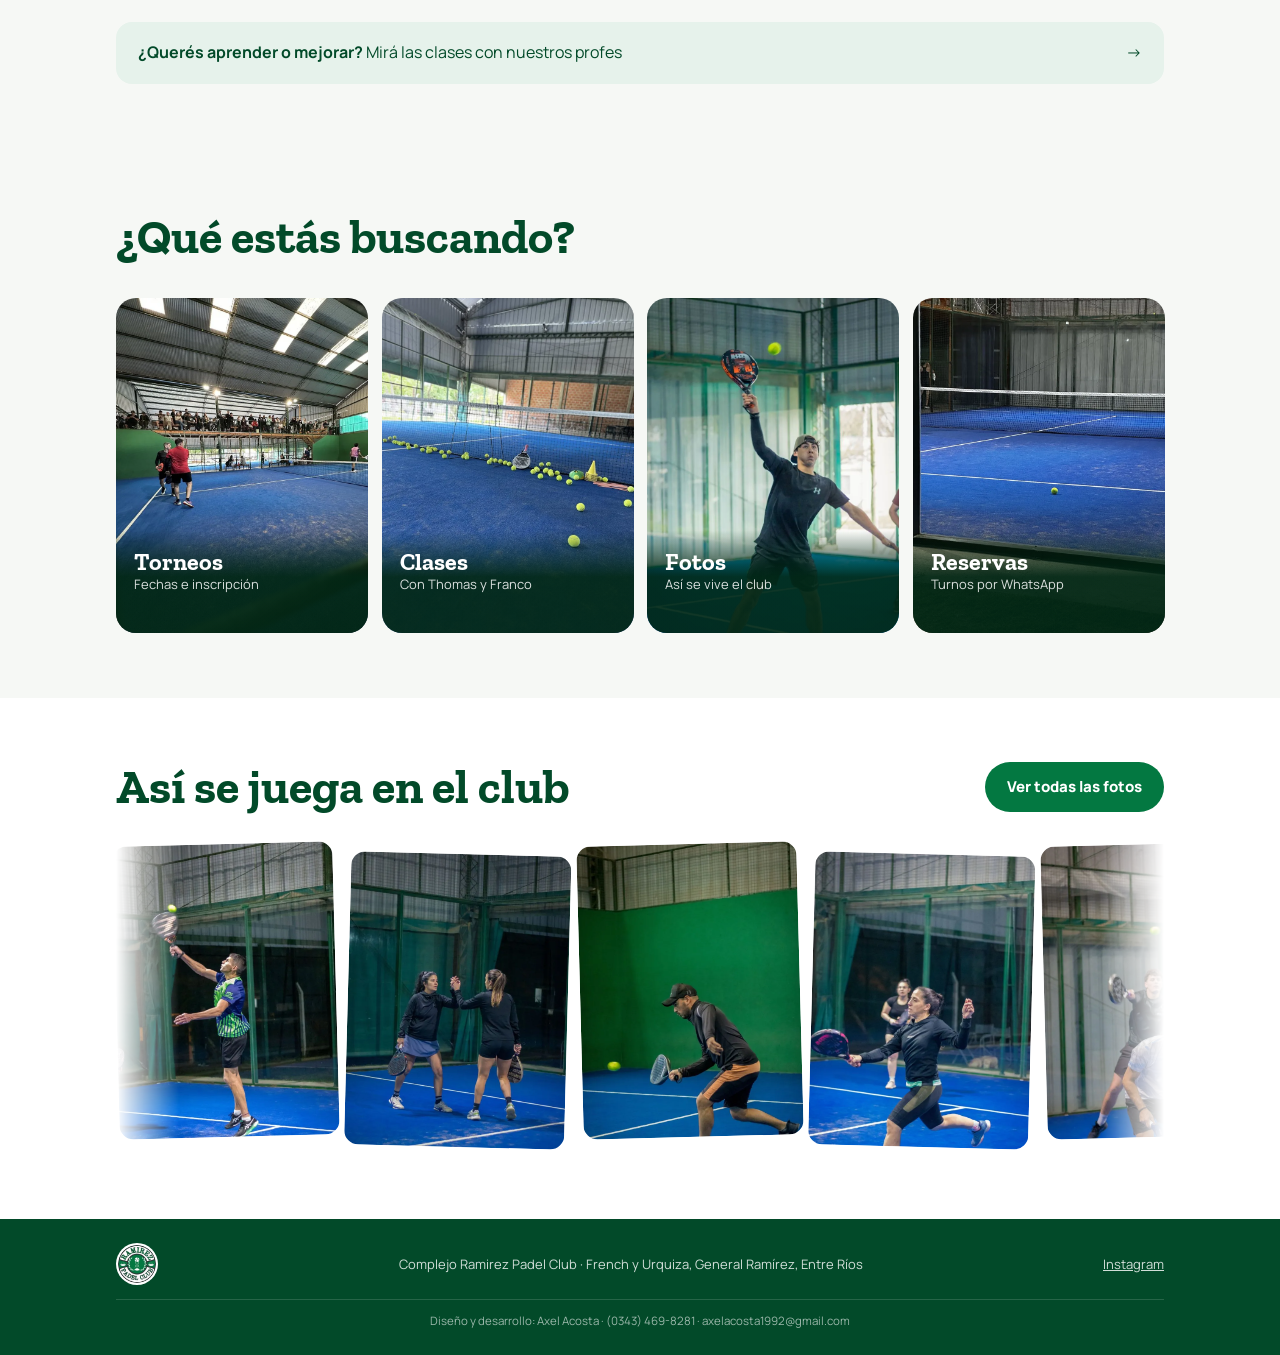
==== commit 3e6dbd47: "Inicio: botón Inscribirme a un torneo + datos para Google (horario y torneos)" ====
--- a/index.html
+++ b/index.html
@@ -17,7 +17,7 @@
 <meta name="twitter:card" content="summary_large_image">
 <link rel="canonical" href="https://ramirezpadelclub.com.ar/">
 <script type="application/ld+json">
-{"@context":"https://schema.org","@type":"SportsActivityLocation","name":"Ramirez Padel Club","alternateName":"Complejo Ramirez Padel Club","description":"Complejo de pádel con dos canchas techadas de césped sintético, buffet, clases y torneos en General Ramírez, Entre Ríos.","url":"https://ramirezpadelclub.com.ar/","logo":"https://ramirezpadelclub.com.ar/img/logo-complejo.png","image":"https://ramirezpadelclub.com.ar/img/og-complejo.jpg","telephone":"+54 343 452-2912","address":{"@type":"PostalAddress","streetAddress":"Domingo French y Urquiza","addressLocality":"General Ramírez","addressRegion":"Entre Ríos","addressCountry":"AR"},"hasMap":"https://www.google.com/maps/search/?api=1&query=Ram%C3%ADrez%20Padel%20Club%20General%20Ram%C3%ADrez&query_place_id=ChIJ0-5OMQqhtpUR3FNAvSlf0Es","sameAs":["https://www.instagram.com/complejo_ramirezpadelclub/"]}
+{"@context":"https://schema.org","@type":"SportsActivityLocation","@id":"https://ramirezpadelclub.com.ar/#club","name":"Ramirez Padel Club","alternateName":"Complejo Ramirez Padel Club","description":"Complejo de pádel con dos canchas techadas de césped sintético, buffet, clases y torneos en General Ramírez, Entre Ríos.","url":"https://ramirezpadelclub.com.ar/","logo":"https://ramirezpadelclub.com.ar/img/logo-complejo.png","image":"https://ramirezpadelclub.com.ar/img/og-complejo.jpg","telephone":"+54 343 452-2912","address":{"@type":"PostalAddress","streetAddress":"Domingo French y Urquiza","addressLocality":"General Ramírez","addressRegion":"Entre Ríos","addressCountry":"AR"},"hasMap":"https://www.google.com/maps/search/?api=1&query=Ram%C3%ADrez%20Padel%20Club%20General%20Ram%C3%ADrez&query_place_id=ChIJ0-5OMQqhtpUR3FNAvSlf0Es","openingHoursSpecification":[{"@type":"OpeningHoursSpecification","dayOfWeek":["Monday","Tuesday","Wednesday","Thursday","Friday","Saturday","Sunday"],"opens":"09:00","closes":"23:59"}],"amenityFeature":[{"@type":"LocationFeatureSpecification","name":"Canchas techadas de césped sintético","value":true},{"@type":"LocationFeatureSpecification","name":"Buffet","value":true},{"@type":"LocationFeatureSpecification","name":"Vestuarios con duchas","value":true}],"sameAs":["https://www.instagram.com/complejo_ramirezpadelclub/"]}
 </script>
 <link rel="icon" href="/favicon.ico?v=2" sizes="any">
 <link rel="icon" type="image/png" sizes="32x32" href="/img/favicon-32.png?v=2">
@@ -485,6 +485,7 @@
         <p class="lead">Dos canchas techadas e iluminadas, ambas de césped sintético, buffet abierto todo el día y una pasarela arriba para ver los partidos.</p>
         <div class="botones">
           <a class="btn blanco" href="#reservas">Reservar cancha</a>
+          <a class="btn borde" href="#torneos">Inscribirme a un torneo</a>
         </div>
       </div>
       <img class="escudo" src="img/logo-complejo-600.webp" alt="Escudo del Ramirez Padel Club" width="290" height="290">
@@ -1416,12 +1417,13 @@
 .sug{display:grid;grid-template-columns:1fr 1.15fr;gap:40px;align-items:start;background:var(--blanco);border:1px solid var(--linea);border-radius:22px;padding:36px}
 .sug-txt h2{font-size:clamp(28px,4vw,40px);color:var(--verde-osc);margin:8px 0 12px}
 /* Sugerencias dentro de Reservas: en la compu va abajo del texto, al lado del mapa; en el celu al final */
+.contacto{grid-template-rows:auto 1fr;row-gap:28px}
 .contacto>.tarjeta{grid-column:2;grid-row:1/span 2}
 .contacto>.contacto-sug{grid-column:1;grid-row:2}
 .contacto-sug .sug{grid-template-columns:1fr;gap:18px;padding:28px}
 .contacto-sug .sug-txt h3{font-size:clamp(24px,3vw,30px);color:var(--verde-osc);margin:8px 0 10px}
 .contacto-sug .sug-txt p{margin-top:0}
-@media (max-width:760px){.contacto>.tarjeta,.contacto>.contacto-sug{grid-column:auto;grid-row:auto}.contacto-sug .sug{padding:24px 18px}}
+@media (max-width:760px){.contacto{grid-template-rows:none;row-gap:40px}.contacto>.tarjeta,.contacto>.contacto-sug{grid-column:auto;grid-row:auto}.contacto-sug .sug{padding:24px 18px}}
 .sug-txt p{color:var(--tinta-2)}
 .sug-form{display:grid;gap:8px}
 .sug-form label{font-weight:800;font-size:14px;color:var(--tinta)}
@@ -1515,4 +1517,32 @@
   setTimeout(function(){t.scrollIntoView({block:'center',behavior:'smooth'});t.classList.add('destacado');setTimeout(function(){t.classList.remove('destacado')},3500)},350);
 })();
 </script>
+<script>
+/* Datos para Google: cada torneo que todavía no terminó se anuncia como evento (sale solo de las tarjetas de Torneos) */
+(function(){try{
+  var MES={ENERO:1,FEBRERO:2,MARZO:3,ABRIL:4,MAYO:5,JUNIO:6,JULIO:7,AGOSTO:8,SEPTIEMBRE:9,SETIEMBRE:9,OCTUBRE:10,NOVIEMBRE:11,DICIEMBRE:12};
+  var hoy=new Date();hoy.setHours(0,0,0,0);var base='https://ramirezpadelclub.com.ar';
+  var club={'@type':'Place','@id':base+'/#club','name':'Complejo Ramirez Padel Club','address':{'@type':'PostalAddress','streetAddress':'Domingo French y Urquiza','addressLocality':'General Ramírez','addressRegion':'Entre Ríos','addressCountry':'AR'}};
+  var dos=function(n){return(n<10?'0':'')+n};
+  var ev=[].map.call(document.querySelectorAll('#lista-torneos article.torneo[data-fin]'),function(c){
+    var fin=c.dataset.fin,f=fin.split('-').map(Number);if(new Date(f[0],f[1]-1,f[2])<hoy)return null;
+    var q=function(s){var e=c.querySelector(s);return e?e.textContent.trim():''};
+    var d1=parseInt(q('.t-fecha'),10),y=f[0],m=f[1];if(!d1)return null;
+    if(d1>f[2]){m--;if(!m){m=12;y--}}
+    var lugar=q('.t-lugar'),loc=[club];
+    if(/la ruta/i.test(lugar))loc.push({'@type':'Place','name':'La Ruta Pádel','address':{'@type':'PostalAddress','addressLocality':'General Ramírez','addressRegion':'Entre Ríos','addressCountry':'AR'}});
+    var img=c.querySelector('img'),precio=(q('.t-precio').match(/[\d.]+/)||[''])[0].replace(/\./g,'');
+    var cat=[].filter.call(c.querySelectorAll('.t-datos li'),function(li){return/^Categor/i.test(li.textContent)}).map(function(li){return li.textContent.replace(/^[^:]*:\s*/,'')})[0];
+    var o={'@type':'SportsEvent','name':q('h3')+' · '+q('.t-fecha').toLowerCase(),'sport':'Pádel',
+      'startDate':y+'-'+dos(m)+'-'+dos(d1),'endDate':fin,'eventStatus':'https://schema.org/EventScheduled',
+      'eventAttendanceMode':'https://schema.org/OfflineEventAttendanceMode','location':loc.length>1?loc:club,
+      'organizer':{'@type':'Organization','name':'Complejo Ramirez Padel Club','url':base+'/'},
+      'url':base+'/torneo/'+c.dataset.id,'description':(cat?'Categorías: '+cat+'. ':'')+'Torneo de pádel en General Ramírez, Entre Ríos.'};
+    if(img)o.image=img.src;
+    if(precio)o.offers={'@type':'Offer','price':precio,'priceCurrency':'ARS','availability':'https://schema.org/InStock','url':base+'/torneo/'+c.dataset.id,'description':'Inscripción por jugador'};
+    return o}).filter(Boolean);
+  if(!ev.length)return;var s=document.createElement('script');s.type='application/ld+json';
+  s.textContent=JSON.stringify({'@context':'https://schema.org','@graph':ev});document.head.appendChild(s);
+}catch(e){}})();
+</script>
 </body></html>
